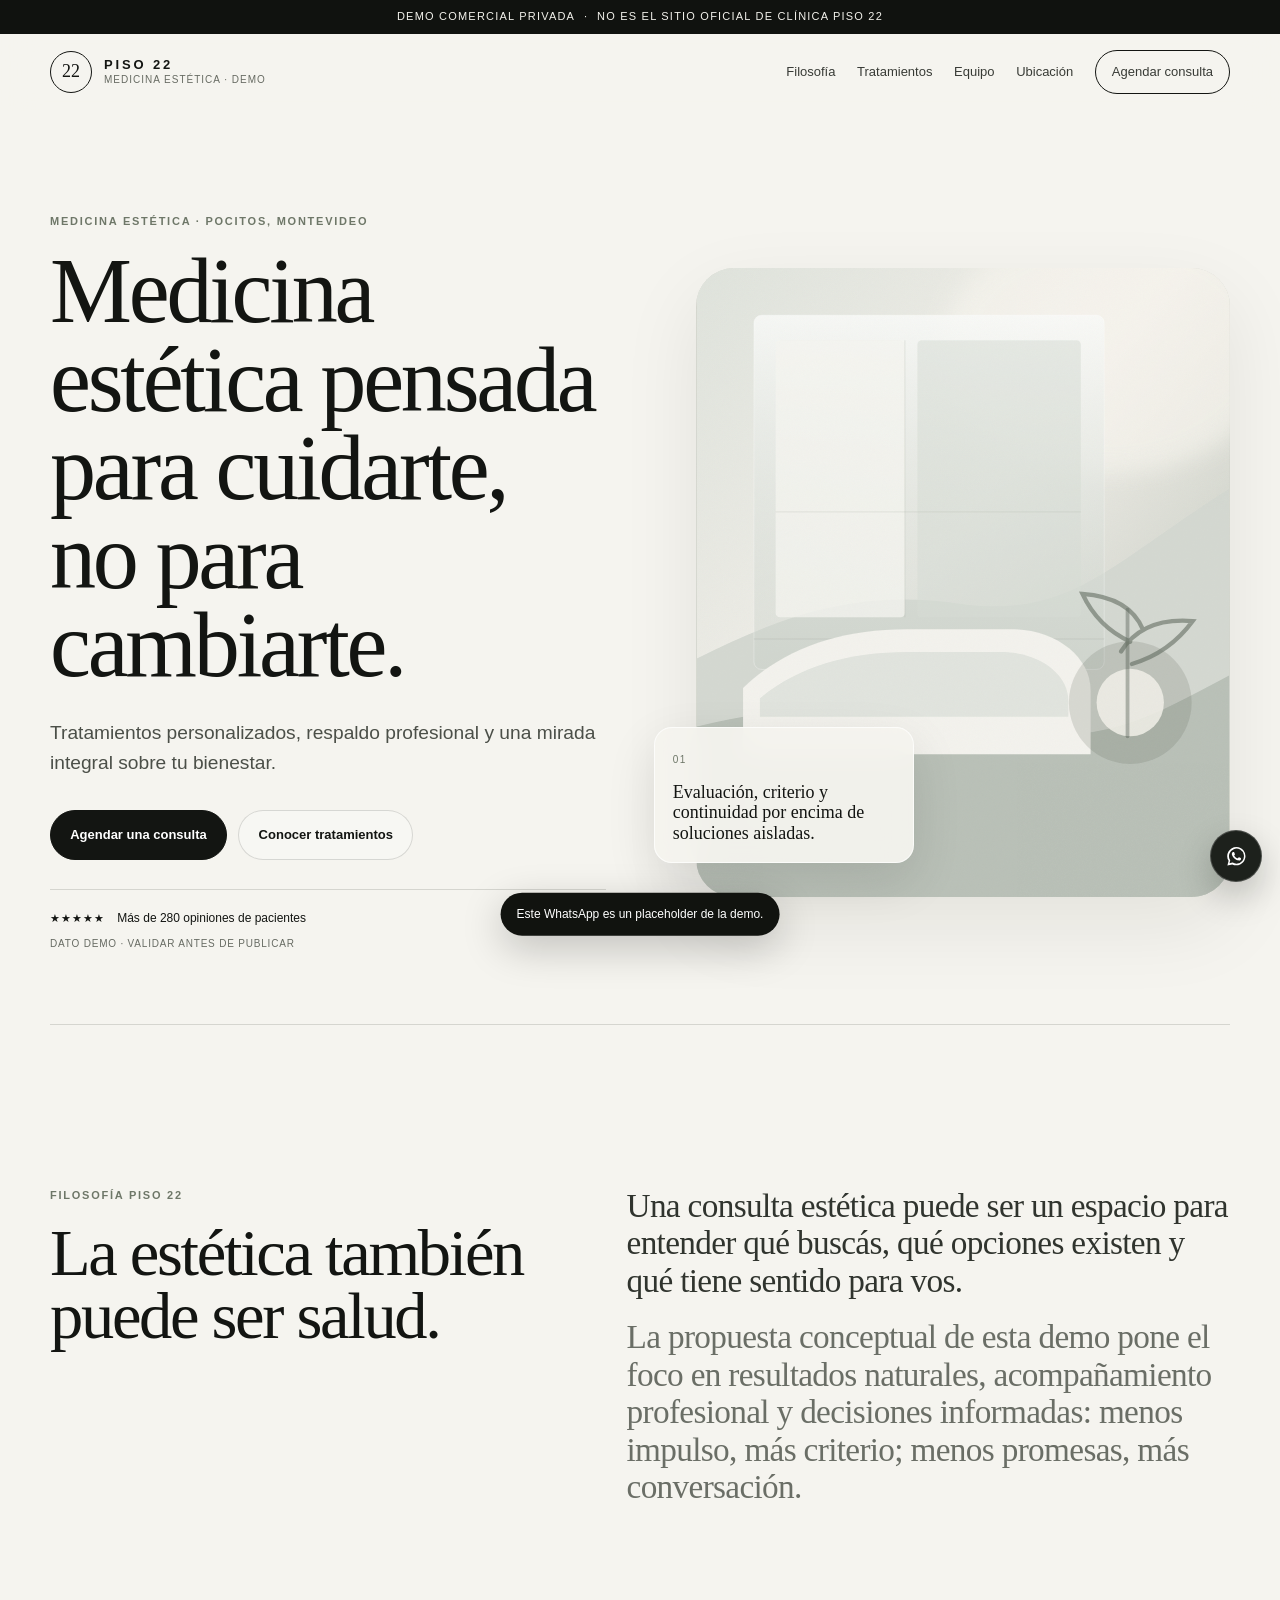
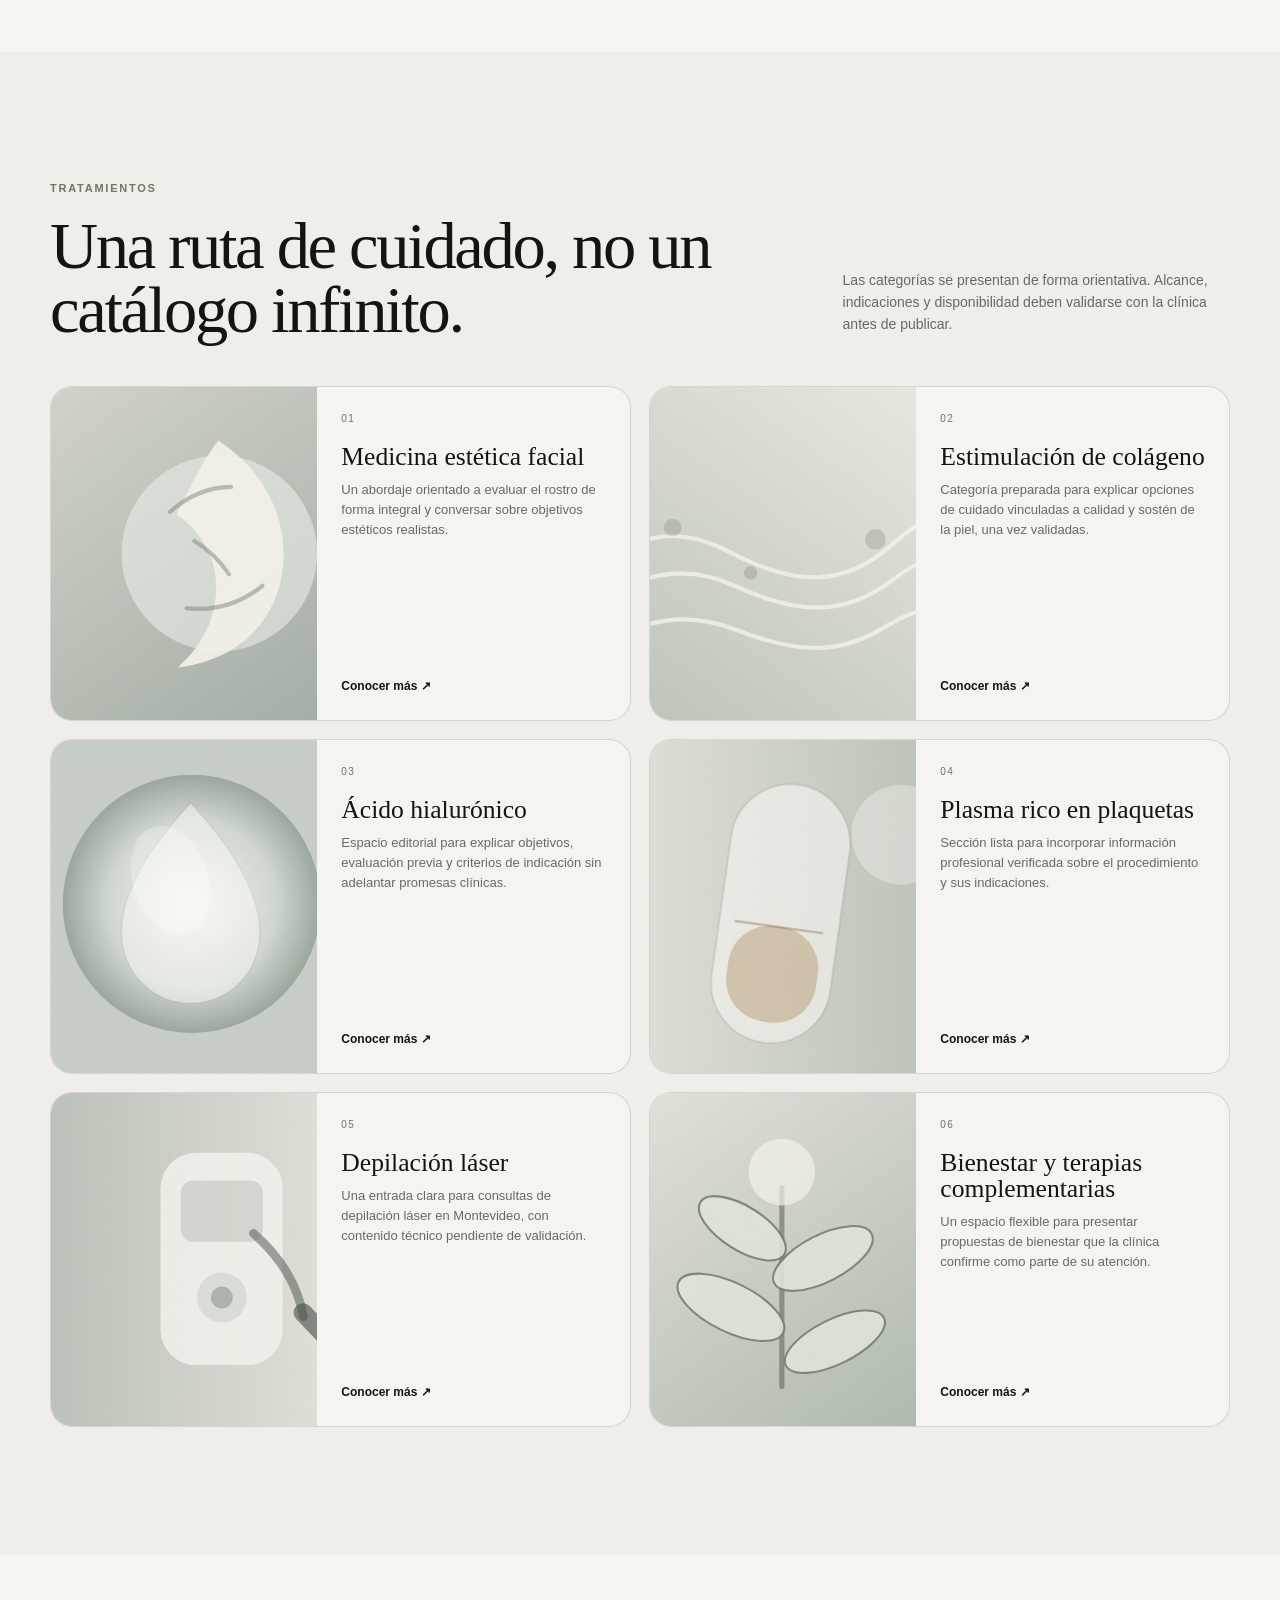
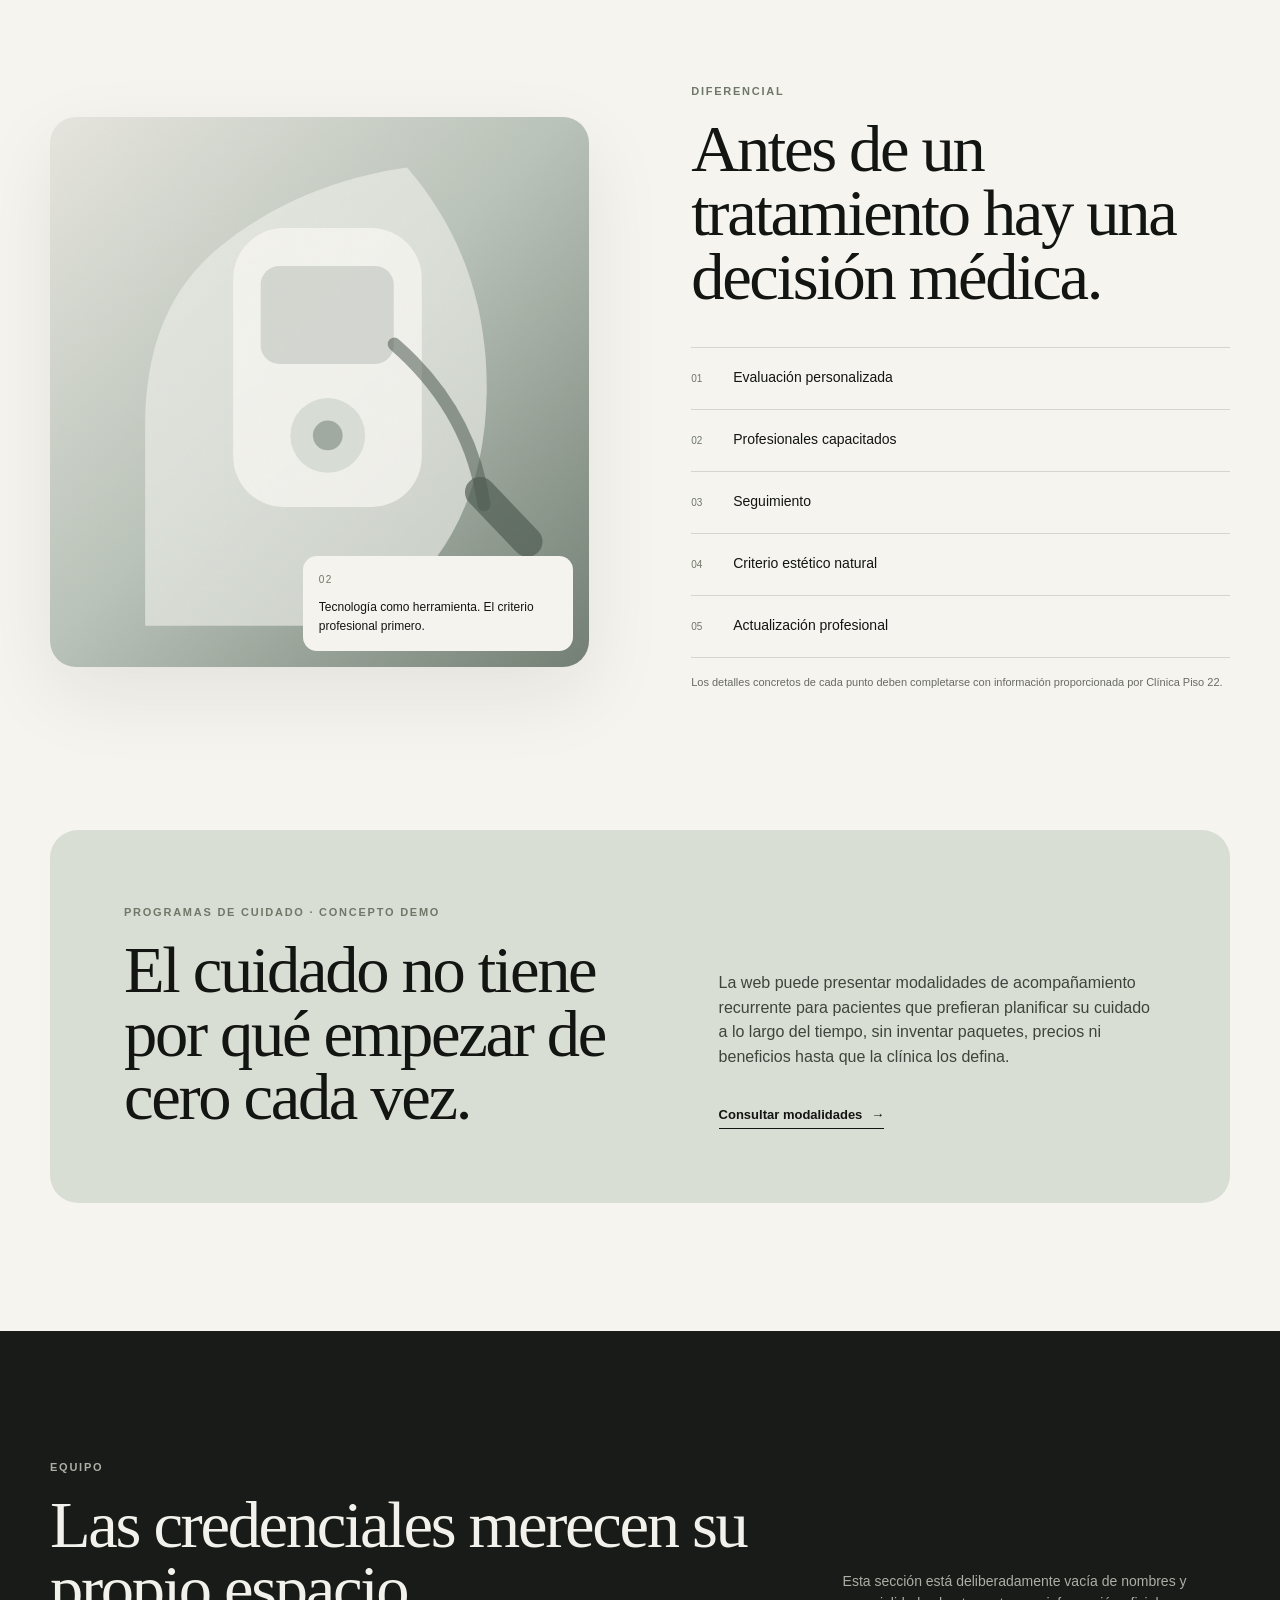
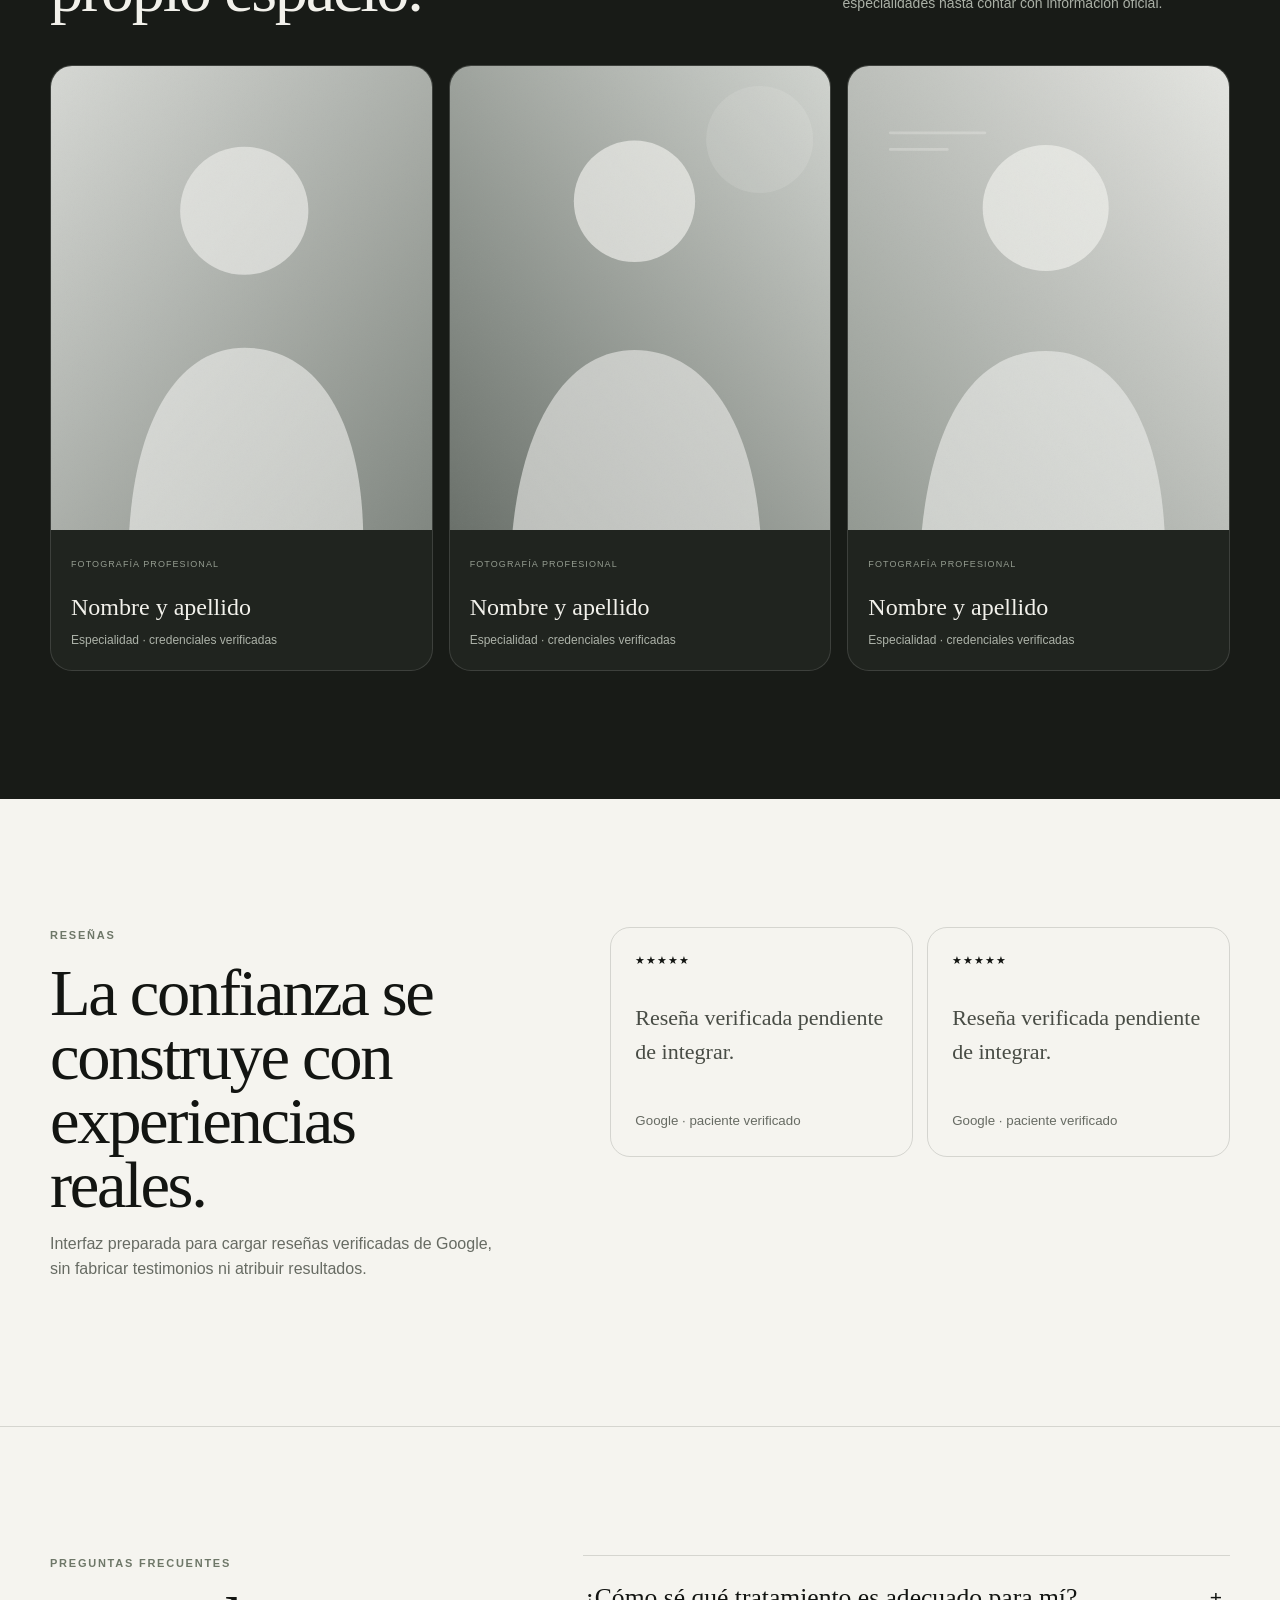
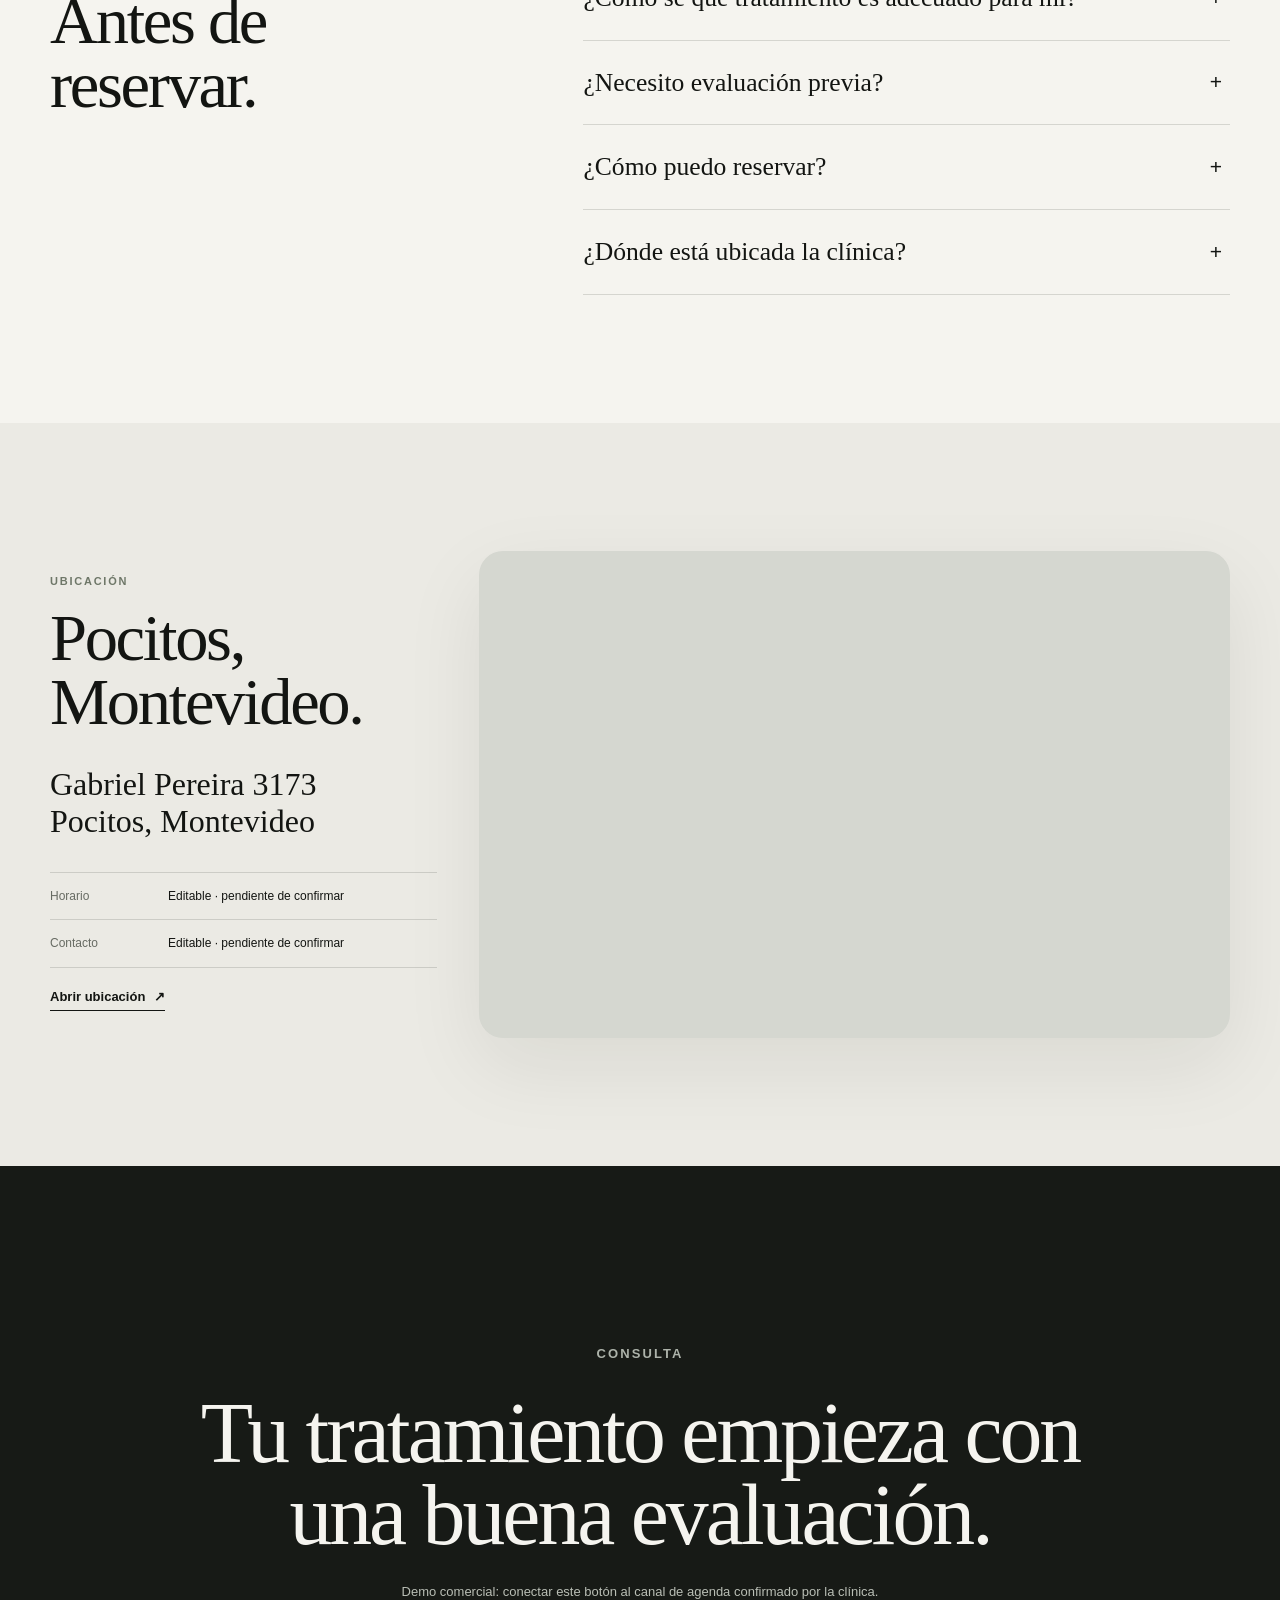
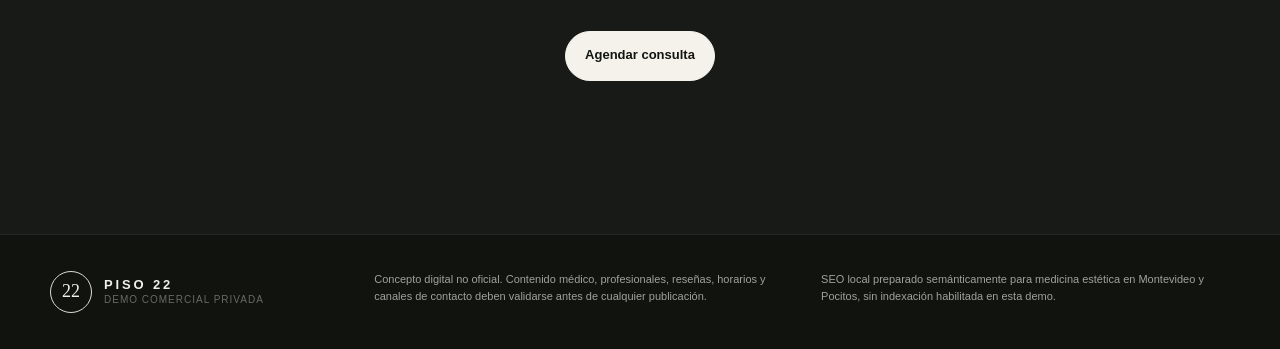
==== clinica-piso22-demo/index.html @ 13298db5 "foundation" ====
<!doctype html>
<html lang="es-UY">
<head>
  <meta charset="utf-8" />
  <meta name="viewport" content="width=device-width, initial-scale=1" />
  <meta name="robots" content="noindex,nofollow,noarchive,nosnippet,noimageindex" />
  <meta name="googlebot" content="noindex,nofollow,noarchive,nosnippet,noimageindex" />
  <meta name="referrer" content="strict-origin-when-cross-origin" />
  <meta name="theme-color" content="#f5f4ef" />
  <meta name="description" content="Demo comercial privada para Clínica Piso 22: medicina estética en Pocitos, Montevideo. No es un sitio oficial." />
  <title>Clínica Piso 22 — Demo privada | Medicina estética en Pocitos</title>
  <link rel="stylesheet" href="styles.css" />
  <script defer src="script.js"></script>
</head>
<body>
  <a class="skip-link" href="#contenido">Saltar al contenido</a>

  <div class="demo-bar" role="note" aria-label="Aviso de demo">
    <span>DEMO COMERCIAL PRIVADA</span>
    <span aria-hidden="true">·</span>
    <span>No es el sitio oficial de Clínica Piso 22</span>
  </div>

  <header class="site-header" data-header>
    <div class="shell header-inner">
      <a class="brand" href="#inicio" aria-label="Inicio — Piso 22 demo">
        <span class="brand-mark" aria-hidden="true">22</span>
        <span class="brand-copy">
          <strong>PISO 22</strong>
          <small>medicina estética · demo</small>
        </span>
      </a>

      <button class="menu-toggle" type="button" aria-expanded="false" aria-controls="menu-principal" data-menu-toggle>
        <span class="sr-only">Abrir menú</span>
        <span></span><span></span>
      </button>

      <nav class="main-nav" id="menu-principal" aria-label="Navegación principal" data-nav>
        <a href="#filosofia">Filosofía</a>
        <a href="#tratamientos">Tratamientos</a>
        <a href="#equipo">Equipo</a>
        <a href="#ubicacion">Ubicación</a>
        <a class="nav-cta" href="#contacto">Agendar consulta</a>
      </nav>
    </div>
  </header>

  <main id="contenido">
    <section class="hero" id="inicio" aria-labelledby="hero-title">
      <div class="shell hero-grid">
        <div class="hero-copy reveal">
          <p class="eyebrow">Medicina estética · Pocitos, Montevideo</p>
          <h1 id="hero-title">Medicina estética pensada para cuidarte, no para cambiarte.</h1>
          <p class="hero-subtitle">Tratamientos personalizados, respaldo profesional y una mirada integral sobre tu bienestar.</p>
          <div class="hero-actions">
            <a class="button button-dark" href="#contacto">Agendar una consulta</a>
            <a class="button button-ghost" href="#tratamientos">Conocer tratamientos</a>
          </div>
          <div class="rating" aria-label="Más de 280 opiniones de pacientes, dato a verificar en esta demo">
            <span class="stars" aria-hidden="true">★★★★★</span>
            <span>Más de 280 opiniones de pacientes</span>
            <small>dato demo · validar antes de publicar</small>
          </div>
        </div>

        <div class="hero-visual reveal reveal-delay" aria-label="Composición visual conceptual de una clínica contemporánea">
          <div class="visual-panel visual-panel-main">
            <img src="assets/clinic-architecture.svg" width="980" height="1180" alt="Ilustración editorial conceptual de arquitectura clínica moderna" fetchpriority="high" />
          </div>
          <div class="floating-note">
            <span class="note-index">01</span>
            <p>Evaluación, criterio y continuidad por encima de soluciones aisladas.</p>
          </div>
        </div>
      </div>
      <div class="hero-line" aria-hidden="true"></div>
    </section>

    <section class="section philosophy" id="filosofia" aria-labelledby="filosofia-title">
      <div class="shell split-grid">
        <div class="section-heading reveal">
          <p class="eyebrow">Filosofía Piso 22</p>
          <h2 id="filosofia-title">La estética también puede ser salud.</h2>
        </div>
        <div class="prose-large reveal">
          <p>Una consulta estética puede ser un espacio para entender qué buscás, qué opciones existen y qué tiene sentido para vos.</p>
          <p>La propuesta conceptual de esta demo pone el foco en resultados naturales, acompañamiento profesional y decisiones informadas: menos impulso, más criterio; menos promesas, más conversación.</p>
        </div>
      </div>
    </section>

    <section class="section treatments" id="tratamientos" aria-labelledby="tratamientos-title">
      <div class="shell">
        <div class="section-top reveal">
          <div>
            <p class="eyebrow">Tratamientos</p>
            <h2 id="tratamientos-title">Una ruta de cuidado, no un catálogo infinito.</h2>
          </div>
          <p>Las categorías se presentan de forma orientativa. Alcance, indicaciones y disponibilidad deben validarse con la clínica antes de publicar.</p>
        </div>

        <div class="treatment-grid">
          <article class="treatment-card reveal">
            <div class="card-visual"><img src="assets/facial.svg" loading="lazy" width="900" height="640" alt="Ilustración conceptual para medicina estética facial" /></div>
            <div class="card-body"><span>01</span><h3>Medicina estética facial</h3><p>Un abordaje orientado a evaluar el rostro de forma integral y conversar sobre objetivos estéticos realistas.</p><a href="#contacto">Conocer más <span aria-hidden="true">↗</span></a></div>
          </article>
          <article class="treatment-card reveal">
            <div class="card-visual"><img src="assets/collagen.svg" loading="lazy" width="900" height="640" alt="Ilustración conceptual para estimulación de colágeno" /></div>
            <div class="card-body"><span>02</span><h3>Estimulación de colágeno</h3><p>Categoría preparada para explicar opciones de cuidado vinculadas a calidad y sostén de la piel, una vez validadas.</p><a href="#contacto">Conocer más <span aria-hidden="true">↗</span></a></div>
          </article>
          <article class="treatment-card reveal">
            <div class="card-visual"><img src="assets/hyaluronic.svg" loading="lazy" width="900" height="640" alt="Ilustración conceptual para ácido hialurónico" /></div>
            <div class="card-body"><span>03</span><h3>Ácido hialurónico</h3><p>Espacio editorial para explicar objetivos, evaluación previa y criterios de indicación sin adelantar promesas clínicas.</p><a href="#contacto">Conocer más <span aria-hidden="true">↗</span></a></div>
          </article>
          <article class="treatment-card reveal">
            <div class="card-visual"><img src="assets/prp.svg" loading="lazy" width="900" height="640" alt="Ilustración conceptual para plasma rico en plaquetas" /></div>
            <div class="card-body"><span>04</span><h3>Plasma rico en plaquetas</h3><p>Sección lista para incorporar información profesional verificada sobre el procedimiento y sus indicaciones.</p><a href="#contacto">Conocer más <span aria-hidden="true">↗</span></a></div>
          </article>
          <article class="treatment-card reveal">
            <div class="card-visual"><img src="assets/laser.svg" loading="lazy" width="900" height="640" alt="Ilustración conceptual para depilación láser" /></div>
            <div class="card-body"><span>05</span><h3>Depilación láser</h3><p>Una entrada clara para consultas de depilación láser en Montevideo, con contenido técnico pendiente de validación.</p><a href="#contacto">Conocer más <span aria-hidden="true">↗</span></a></div>
          </article>
          <article class="treatment-card reveal">
            <div class="card-visual"><img src="assets/wellness.svg" loading="lazy" width="900" height="640" alt="Ilustración conceptual para bienestar y terapias complementarias" /></div>
            <div class="card-body"><span>06</span><h3>Bienestar y terapias complementarias</h3><p>Un espacio flexible para presentar propuestas de bienestar que la clínica confirme como parte de su atención.</p><a href="#contacto">Conocer más <span aria-hidden="true">↗</span></a></div>
          </article>
        </div>
      </div>
    </section>

    <section class="section difference" aria-labelledby="diferencial-title">
      <div class="shell difference-grid">
        <div class="difference-visual reveal">
          <img src="assets/clinical-tech.svg" loading="lazy" width="980" height="1000" alt="Ilustración editorial conceptual de tecnología clínica" />
          <div class="visual-caption"><span>02</span> Tecnología como herramienta. El criterio profesional primero.</div>
        </div>
        <div class="difference-copy reveal">
          <p class="eyebrow">Diferencial</p>
          <h2 id="diferencial-title">Antes de un tratamiento hay una decisión médica.</h2>
          <div class="principle-list">
            <div><span>01</span><p>Evaluación personalizada</p></div>
            <div><span>02</span><p>Profesionales capacitados</p></div>
            <div><span>03</span><p>Seguimiento</p></div>
            <div><span>04</span><p>Criterio estético natural</p></div>
            <div><span>05</span><p>Actualización profesional</p></div>
          </div>
          <p class="microcopy">Los detalles concretos de cada punto deben completarse con información proporcionada por Clínica Piso 22.</p>
        </div>
      </div>
    </section>

    <section class="section membership" aria-labelledby="membresias-title">
      <div class="shell membership-card reveal">
        <div>
          <p class="eyebrow">Programas de cuidado · concepto demo</p>
          <h2 id="membresias-title">El cuidado no tiene por qué empezar de cero cada vez.</h2>
        </div>
        <div>
          <p>La web puede presentar modalidades de acompañamiento recurrente para pacientes que prefieran planificar su cuidado a lo largo del tiempo, sin inventar paquetes, precios ni beneficios hasta que la clínica los defina.</p>
          <a class="text-link" href="#contacto">Consultar modalidades <span aria-hidden="true">→</span></a>
        </div>
      </div>
    </section>

    <section class="section team" id="equipo" aria-labelledby="equipo-title">
      <div class="shell">
        <div class="section-top reveal">
          <div><p class="eyebrow">Equipo</p><h2 id="equipo-title">Las credenciales merecen su propio espacio.</h2></div>
          <p>Esta sección está deliberadamente vacía de nombres y especialidades hasta contar con información oficial.</p>
        </div>
        <div class="team-grid">
          <article class="team-placeholder reveal"><img src="assets/team-placeholder.svg" loading="lazy" width="700" height="840" alt="Espacio reservado para fotografía de integrante del equipo" /><div><span>Fotografía profesional</span><h3>Nombre y apellido</h3><p>Especialidad · credenciales verificadas</p></div></article>
          <article class="team-placeholder reveal"><img src="assets/team-placeholder-2.svg" loading="lazy" width="700" height="840" alt="Espacio reservado para fotografía de integrante del equipo" /><div><span>Fotografía profesional</span><h3>Nombre y apellido</h3><p>Especialidad · credenciales verificadas</p></div></article>
          <article class="team-placeholder reveal"><img src="assets/team-placeholder-3.svg" loading="lazy" width="700" height="840" alt="Espacio reservado para fotografía de integrante del equipo" /><div><span>Fotografía profesional</span><h3>Nombre y apellido</h3><p>Especialidad · credenciales verificadas</p></div></article>
        </div>
      </div>
    </section>

    <section class="section reviews" aria-labelledby="resenas-title">
      <div class="shell reviews-grid">
        <div class="reviews-heading reveal"><p class="eyebrow">Reseñas</p><h2 id="resenas-title">La confianza se construye con experiencias reales.</h2><p>Interfaz preparada para cargar reseñas verificadas de Google, sin fabricar testimonios ni atribuir resultados.</p></div>
        <div class="review-placeholders reveal" aria-label="Espacios reservados para reseñas verificadas">
          <div class="review-card"><span class="stars" aria-hidden="true">★★★★★</span><p>Reseña verificada pendiente de integrar.</p><small>Google · paciente verificado</small></div>
          <div class="review-card"><span class="stars" aria-hidden="true">★★★★★</span><p>Reseña verificada pendiente de integrar.</p><small>Google · paciente verificado</small></div>
        </div>
      </div>
    </section>

    <section class="section faq" aria-labelledby="faq-title">
      <div class="shell faq-grid">
        <div class="reveal"><p class="eyebrow">Preguntas frecuentes</p><h2 id="faq-title">Antes de reservar.</h2></div>
        <div class="accordion reveal" data-accordion>
          <details><summary>¿Cómo sé qué tratamiento es adecuado para mí?</summary><p>La demo propone que la elección empiece por una consulta y una evaluación profesional. La recomendación concreta debe hacerla la clínica según cada caso.</p></details>
          <details><summary>¿Necesito evaluación previa?</summary><p>La necesidad de evaluación depende del servicio y del criterio profesional. Este punto debe confirmarse con Piso 22 al completar el contenido oficial.</p></details>
          <details><summary>¿Cómo puedo reservar?</summary><p>El sitio está preparado para derivar a WhatsApp o a un sistema de agenda. En esta demo, los botones son placeholders y no realizan una reserva real.</p></details>
          <details><summary>¿Dónde está ubicada la clínica?</summary><p>Gabriel Pereira 3173, Pocitos, Montevideo.</p></details>
        </div>
      </div>
    </section>

    <section class="section location" id="ubicacion" aria-labelledby="ubicacion-title">
      <div class="shell location-grid">
        <div class="location-info reveal">
          <p class="eyebrow">Ubicación</p>
          <h2 id="ubicacion-title">Pocitos, Montevideo.</h2>
          <address>Gabriel Pereira 3173<br />Pocitos, Montevideo</address>
          <dl>
            <div><dt>Horario</dt><dd>Editable · pendiente de confirmar</dd></div>
            <div><dt>Contacto</dt><dd>Editable · pendiente de confirmar</dd></div>
          </dl>
          <a class="text-link" href="https://www.google.com/maps/search/?api=1&query=Gabriel+Pereira+3173+Pocitos+Montevideo" target="_blank" rel="noopener noreferrer">Abrir ubicación <span aria-hidden="true">↗</span></a>
        </div>
        <div class="map-frame reveal">
          <iframe title="Mapa de Gabriel Pereira 3173, Pocitos, Montevideo" src="https://www.google.com/maps?q=Gabriel%20Pereira%203173%2C%20Pocitos%2C%20Montevideo&output=embed" loading="lazy" referrerpolicy="no-referrer-when-downgrade"></iframe>
        </div>
      </div>
    </section>

    <section class="final-cta" id="contacto" aria-labelledby="contacto-title">
      <div class="shell final-cta-inner reveal">
        <p class="eyebrow">Consulta</p>
        <h2 id="contacto-title">Tu tratamiento empieza con una buena evaluación.</h2>
        <p>Demo comercial: conectar este botón al canal de agenda confirmado por la clínica.</p>
        <a class="button button-light" href="https://wa.me/59800000000?text=Hola%2C%20quisiera%20agendar%20una%20consulta%20en%20Cl%C3%ADnica%20Piso%2022." target="_blank" rel="noopener noreferrer" data-demo-link>Agendar consulta</a>
      </div>
    </section>
  </main>

  <footer class="site-footer">
    <div class="shell footer-grid">
      <div class="brand footer-brand"><span class="brand-mark" aria-hidden="true">22</span><span class="brand-copy"><strong>PISO 22</strong><small>demo comercial privada</small></span></div>
      <p>Concepto digital no oficial. Contenido médico, profesionales, reseñas, horarios y canales de contacto deben validarse antes de cualquier publicación.</p>
      <p>SEO local preparado semánticamente para medicina estética en Montevideo y Pocitos, sin indexación habilitada en esta demo.</p>
    </div>
  </footer>

  <a class="whatsapp-float" href="https://wa.me/59800000000?text=Hola%2C%20quisiera%20agendar%20una%20consulta%20en%20Cl%C3%ADnica%20Piso%2022." target="_blank" rel="noopener noreferrer" aria-label="WhatsApp demo — número placeholder" data-demo-link>
    <svg aria-hidden="true" viewBox="0 0 24 24"><path d="M12 2a9.6 9.6 0 0 0-8.23 14.55L2.5 21.5l5.1-1.23A9.6 9.6 0 1 0 12 2Zm0 17.45a7.8 7.8 0 0 1-3.98-1.08l-.29-.17-3.02.73.76-2.94-.19-.3A7.82 7.82 0 1 1 12 19.45Zm4.28-5.86c-.23-.12-1.39-.69-1.61-.76-.22-.08-.38-.12-.54.12-.16.23-.62.76-.76.91-.14.16-.28.18-.52.06-.23-.12-.99-.37-1.89-1.17a7.04 7.04 0 0 1-1.31-1.63c-.14-.23-.01-.36.1-.48.1-.1.23-.28.35-.42.12-.14.16-.23.23-.39.08-.15.04-.29-.02-.41-.06-.12-.54-1.3-.74-1.78-.19-.46-.39-.4-.54-.41h-.46c-.16 0-.41.06-.63.29-.22.23-.83.81-.83 1.98s.85 2.3.97 2.46c.12.15 1.67 2.55 4.05 3.58.57.24 1.01.39 1.35.5.57.18 1.08.15 1.49.09.45-.07 1.39-.57 1.59-1.12.2-.55.2-1.02.14-1.12-.06-.1-.21-.16-.45-.28Z"/></svg>
  </a>

  <div class="toast" role="status" aria-live="polite" data-toast>Este WhatsApp es un placeholder de la demo.</div>
</body>
</html>
---- clinica-piso22-demo/styles.css ----
:root {
  --paper: #f5f4ef;
  --paper-2: #ecebe4;
  --ink: #131512;
  --muted: #676b63;
  --line: rgba(19, 21, 18, .14);
  --sage: #9ca795;
  --olive: #6e7768;
  --dark: #171a16;
  --white: #fff;
  --radius: 26px;
  --shadow: 0 28px 80px rgba(20, 24, 19, .08);
  --sans: Inter, ui-sans-serif, -apple-system, BlinkMacSystemFont, "Segoe UI", Helvetica, Arial, sans-serif;
  --serif: Iowan Old Style, Baskerville, "Times New Roman", ui-serif, Georgia, serif;
}

* { box-sizing: border-box; }
html { scroll-behavior: smooth; background: var(--paper); }
body { margin: 0; color: var(--ink); background: var(--paper); font-family: var(--sans); line-height: 1.55; -webkit-font-smoothing: antialiased; }
img { display: block; width: 100%; height: auto; }
a { color: inherit; }
button, input, textarea, select { font: inherit; }
::selection { background: #d8ded2; }

.sr-only { position:absolute; width:1px; height:1px; padding:0; margin:-1px; overflow:hidden; clip:rect(0,0,0,0); white-space:nowrap; border:0; }
.skip-link { position: fixed; top: .5rem; left: .5rem; z-index: 200; transform: translateY(-180%); background: var(--ink); color: white; padding: .7rem 1rem; border-radius: 999px; }
.skip-link:focus { transform: translateY(0); }

.shell { width: min(1180px, calc(100% - 34px)); margin-inline: auto; }
.demo-bar { min-height: 34px; display:flex; gap:.55rem; justify-content:center; align-items:center; padding:7px 16px; background:#10120f; color:#f3f2ec; font-size:11px; letter-spacing:.11em; text-transform:uppercase; text-align:center; }
.site-header { position: sticky; top: 0; z-index: 100; background: color-mix(in srgb, var(--paper) 89%, transparent); backdrop-filter: blur(18px); border-bottom: 1px solid transparent; transition: border-color .25s ease, box-shadow .25s ease; }
.site-header.is-scrolled { border-color: var(--line); box-shadow: 0 10px 35px rgba(20,23,18,.045); }
.header-inner { min-height: 76px; display:flex; align-items:center; justify-content:space-between; gap: 1.4rem; }
.brand { display:inline-flex; align-items:center; gap:.75rem; text-decoration:none; }
.brand-mark { display:grid; place-items:center; width:42px; height:42px; border:1px solid var(--ink); border-radius:50%; font-family:var(--serif); font-size:18px; }
.brand-copy { display:grid; line-height:1.06; gap:.22rem; }
.brand-copy strong { font-size:13px; letter-spacing:.22em; font-weight:650; }
.brand-copy small { color: var(--muted); font-size:10px; letter-spacing:.1em; text-transform:uppercase; }
.main-nav { display:flex; align-items:center; gap:1.35rem; }
.main-nav a { text-decoration:none; font-size:13px; color:#383b36; }
.main-nav a:hover, .main-nav a:focus-visible { color:#000; }
.nav-cta { border:1px solid var(--ink); border-radius:999px; padding:.7rem 1rem; }
.menu-toggle { display:none; width:44px; height:44px; border:0; background:transparent; border-radius:50%; align-items:center; justify-content:center; flex-direction:column; gap:6px; }
.menu-toggle span:not(.sr-only) { width:20px; height:1px; background:var(--ink); transition:.2s; }

.hero { padding: clamp(52px, 8vw, 112px) 0 34px; overflow:hidden; }
.hero-grid { display:grid; grid-template-columns: 1.02fr .98fr; gap: clamp(32px, 7vw, 92px); align-items:center; }
.eyebrow { margin:0 0 1.05rem; font-size:11px; letter-spacing:.16em; text-transform:uppercase; color:var(--olive); font-weight:650; }
.hero h1, .section h2, .final-cta h2 { font-family:var(--serif); font-weight:400; letter-spacing:-.035em; line-height:.96; }
.hero h1 { max-width: 760px; margin:0; font-size: clamp(3.55rem, 7.2vw, 7.4rem); }
.hero-subtitle { max-width: 620px; margin: 1.8rem 0 0; font-size: clamp(1rem, 1.5vw, 1.22rem); color:#4b4f48; }
.hero-actions { display:flex; flex-wrap:wrap; gap:.72rem; margin-top:2rem; }
.button { display:inline-flex; justify-content:center; align-items:center; min-height:50px; padding:.85rem 1.2rem; border-radius:999px; text-decoration:none; font-size:13px; font-weight:650; transition: transform .18s ease, background .18s ease, color .18s ease, border-color .18s ease; }
.button:hover { transform: translateY(-2px); }
.button-dark { background:var(--ink); color:white; border:1px solid var(--ink); }
.button-ghost { border:1px solid var(--line); background:rgba(255,255,255,.25); }
.button-light { background:#f4f2ea; color:var(--ink); border:1px solid #f4f2ea; }
.rating { display:flex; flex-wrap:wrap; gap:.55rem .8rem; align-items:center; margin-top:1.8rem; padding-top:1.2rem; border-top:1px solid var(--line); font-size:12px; }
.rating .stars, .review-card .stars { letter-spacing:.08em; font-size:11px; }
.rating small { width:100%; color:var(--muted); font-size:10px; text-transform:uppercase; letter-spacing:.08em; }
.hero-visual { position:relative; min-width:0; }
.visual-panel-main { overflow:hidden; border-radius: min(4vw, 38px); background:#d5d7cf; box-shadow:var(--shadow); }
.visual-panel-main img { aspect-ratio: .85; object-fit:cover; }
.floating-note { position:absolute; left:-42px; bottom:34px; width:min(260px, 58%); padding:18px; background:rgba(245,244,239,.94); backdrop-filter:blur(14px); border:1px solid rgba(255,255,255,.65); border-radius:18px; box-shadow:0 18px 50px rgba(18,20,17,.11); }
.floating-note p { margin:.7rem 0 0; font-family:var(--serif); font-size:18px; line-height:1.15; }
.note-index, .card-body>span, .visual-caption>span { font-size:10px; letter-spacing:.14em; color:var(--olive); }
.hero-line { width:min(1180px,calc(100% - 34px)); height:1px; margin:72px auto 0; background:var(--line); }

.section { padding: clamp(74px, 10vw, 142px) 0; }
.section h2 { margin:0; font-size:clamp(2.65rem,5.2vw,5.7rem); }
.split-grid { display:grid; grid-template-columns:.88fr 1.12fr; gap:clamp(32px,8vw,120px); align-items:start; }
.prose-large { max-width:780px; }
.prose-large p { margin:0 0 1.15rem; font-family:var(--serif); font-size:clamp(1.55rem,2.6vw,2.65rem); line-height:1.13; letter-spacing:-.02em; color:#30342e; }
.prose-large p + p { color:#6a6e66; }

.treatments { background:#efeee8; }
.section-top { display:grid; grid-template-columns:1.15fr .6fr; gap:50px; align-items:end; margin-bottom:44px; }
.section-top>p { margin:0 0 .4rem; color:var(--muted); font-size:14px; max-width:430px; justify-self:end; }
.treatment-grid { display:grid; grid-template-columns:repeat(2,minmax(0,1fr)); gap:18px; }
.treatment-card { display:grid; grid-template-columns: 46% 54%; min-height:335px; border:1px solid var(--line); border-radius:22px; overflow:hidden; background:rgba(255,255,255,.36); transition:transform .25s ease, box-shadow .25s ease, background .25s ease; }
.treatment-card:hover { transform:translateY(-4px); box-shadow:0 18px 50px rgba(20,24,18,.07); background:rgba(255,255,255,.55); }
.card-visual { min-height:100%; overflow:hidden; }
.card-visual img { height:100%; object-fit:cover; transition:transform .6s cubic-bezier(.2,.7,.2,1); }
.treatment-card:hover .card-visual img { transform:scale(1.025); }
.card-body { padding:24px; display:flex; flex-direction:column; }
.card-body h3 { margin:1.1rem 0 .6rem; font-family:var(--serif); font-size:clamp(1.55rem,2vw,2.1rem); line-height:1.02; font-weight:400; }
.card-body p { margin:0; color:var(--muted); font-size:13px; }
.card-body a { margin-top:auto; padding-top:1.5rem; text-decoration:none; font-size:12px; font-weight:650; }

.difference-grid { display:grid; grid-template-columns:1fr 1fr; gap:clamp(34px,8vw,110px); align-items:center; }
.difference-visual { position:relative; }
.difference-visual>img { border-radius:26px; box-shadow:var(--shadow); }
.visual-caption { position:absolute; right:16px; bottom:16px; max-width:270px; background:#f4f3ed; padding:16px; border-radius:14px; font-size:12px; }
.visual-caption span { display:block; margin-bottom:.65rem; }
.difference-copy h2 { max-width:640px; }
.principle-list { margin-top:2.4rem; border-top:1px solid var(--line); }
.principle-list div { display:grid; grid-template-columns:42px 1fr; align-items:center; min-height:62px; border-bottom:1px solid var(--line); }
.principle-list span { font-size:10px; color:var(--olive); }
.principle-list p { margin:0; font-size:14px; }
.microcopy { margin-top:1rem; color:var(--muted); font-size:11px; }

.membership { padding-top:0; }
.membership-card { display:grid; grid-template-columns:1.1fr .9fr; gap:60px; padding:clamp(32px,6vw,74px); border-radius:28px; background:#d9ded4; }
.membership-card h2 { max-width:720px; }
.membership-card>div:last-child { align-self:end; }
.membership-card>div:last-child p { color:#3e443d; max-width:500px; }
.text-link { display:inline-flex; gap:.55rem; align-items:center; margin-top:1.2rem; text-decoration:none; font-size:13px; font-weight:650; border-bottom:1px solid currentColor; padding-bottom:3px; }

.team { background:#181b17; color:#f2f1eb; }
.team .eyebrow, .team .section-top>p { color:#aab0a6; }
.team-grid { display:grid; grid-template-columns:repeat(3,1fr); gap:16px; }
.team-placeholder { border:1px solid rgba(255,255,255,.13); border-radius:22px; overflow:hidden; background:#20241f; }
.team-placeholder img { aspect-ratio:.82; object-fit:cover; filter:saturate(.55); }
.team-placeholder>div { padding:20px; }
.team-placeholder span { font-size:9px; letter-spacing:.12em; text-transform:uppercase; color:#949c90; }
.team-placeholder h3 { margin:.9rem 0 .3rem; font-family:var(--serif); font-weight:400; font-size:24px; }
.team-placeholder p { margin:0; color:#acb2a8; font-size:12px; }

.reviews-grid { display:grid; grid-template-columns:.85fr 1.15fr; gap:clamp(38px,8vw,120px); }
.reviews-heading p:last-child { max-width:520px; color:var(--muted); }
.review-placeholders { display:grid; grid-template-columns:repeat(2,1fr); gap:14px; align-content:start; }
.review-card { min-height:230px; padding:24px; border:1px solid var(--line); border-radius:20px; display:flex; flex-direction:column; }
.review-card p { margin:2rem 0; font-family:var(--serif); font-size:22px; color:#484c45; }
.review-card small { margin-top:auto; color:var(--muted); }

.faq { border-top:1px solid var(--line); }
.faq-grid { display:grid; grid-template-columns:.8fr 1.2fr; gap:clamp(40px,8vw,120px); align-items:start; }
.accordion details { border-top:1px solid var(--line); }
.accordion details:last-child { border-bottom:1px solid var(--line); }
.accordion summary { list-style:none; cursor:pointer; padding:22px 42px 22px 0; position:relative; font-family:var(--serif); font-size:clamp(1.25rem,2vw,1.65rem); }
.accordion summary::-webkit-details-marker { display:none; }
.accordion summary::after { content:"+"; position:absolute; right:8px; top:50%; transform:translateY(-50%); font-family:var(--sans); font-size:21px; font-weight:300; transition:.2s; }
.accordion details[open] summary::after { transform:translateY(-50%) rotate(45deg); }
.accordion details p { margin:0; padding:0 46px 22px 0; color:var(--muted); max-width:650px; }

.location { background:#ebeae4; }
.location-grid { display:grid; grid-template-columns:.68fr 1.32fr; gap:42px; align-items:stretch; }
.location-info { padding:22px 0; }
.location-info address { margin:2rem 0; font-family:var(--serif); font-size:clamp(1.5rem,2.5vw,2.4rem); font-style:normal; line-height:1.15; }
.location-info dl { margin:0; border-top:1px solid var(--line); }
.location-info dl div { display:grid; grid-template-columns:100px 1fr; gap:18px; padding:14px 0; border-bottom:1px solid var(--line); font-size:12px; }
.location-info dt { color:var(--muted); }
.location-info dd { margin:0; }
.map-frame { min-height:480px; border-radius:24px; overflow:hidden; background:#d5d7d0; box-shadow:var(--shadow); }
.map-frame iframe { width:100%; height:100%; min-height:480px; border:0; filter:grayscale(1) contrast(.88) brightness(1.03); }

.final-cta { padding:clamp(82px,12vw,155px) 0; background:#171a16; color:#f5f4ef; text-align:center; }
.final-cta-inner { max-width:930px; }
.final-cta .eyebrow { color:#adb3aa; }
.final-cta h2 { margin:0 auto; max-width:900px; font-size:clamp(3rem,6.7vw,7rem); }
.final-cta p { margin:1.5rem auto 1.8rem; color:#b9beb5; font-size:13px; max-width:520px; }
.site-footer { padding:36px 0; background:#11130f; color:#9ea39a; border-top:1px solid rgba(255,255,255,.08); }
.footer-grid { display:grid; grid-template-columns:.7fr 1fr 1fr; gap:38px; align-items:start; }
.footer-brand { color:#f1f0ea; }
.footer-brand .brand-mark { border-color:#d9dbd5; }
.site-footer p { margin:0; font-size:11px; }

.whatsapp-float { position:fixed; right:18px; bottom:18px; z-index:90; width:52px; height:52px; border-radius:50%; display:grid; place-items:center; background:#1d211c; color:white; box-shadow:0 14px 34px rgba(10,12,9,.22); border:1px solid rgba(255,255,255,.2); transition:transform .2s ease; }
.whatsapp-float:hover { transform:translateY(-3px); }
.whatsapp-float svg { width:23px; fill:currentColor; }
.toast { position:fixed; left:50%; bottom:24px; z-index:150; transform:translate(-50%, 140%); background:#11130f; color:white; padding:12px 16px; border-radius:999px; font-size:12px; transition:transform .25s ease; box-shadow:0 12px 40px rgba(0,0,0,.22); }
.toast.is-visible { transform:translate(-50%,0); }

.reveal { opacity:0; transform:translateY(18px); transition:opacity .7s ease, transform .7s cubic-bezier(.2,.7,.2,1); }
.reveal.revealed { opacity:1; transform:none; }
.reveal-delay { transition-delay:.08s; }

@media (max-width: 900px) {
  .demo-bar { font-size:9px; }
  .menu-toggle { display:flex; }
  .main-nav { position:absolute; top:100%; left:0; right:0; background:var(--paper); padding:18px 17px 22px; border-bottom:1px solid var(--line); display:grid; gap:0; transform-origin:top; transform:scaleY(.96); opacity:0; pointer-events:none; transition:.18s; }
  .main-nav.is-open { opacity:1; transform:scaleY(1); pointer-events:auto; }
  .main-nav a { padding:13px 4px; border-bottom:1px solid var(--line); }
  .main-nav .nav-cta { border:0; border-bottom:1px solid var(--line); border-radius:0; }
  .hero-grid, .split-grid, .difference-grid, .membership-card, .reviews-grid, .faq-grid, .location-grid { grid-template-columns:1fr; }
  .hero { padding-top:56px; }
  .hero h1 { font-size:clamp(3.3rem,13vw,6.4rem); }
  .hero-visual { margin-top:8px; }
  .floating-note { left:14px; bottom:14px; width:64%; }
  .section-top { grid-template-columns:1fr; gap:20px; align-items:start; }
  .section-top>p { justify-self:start; }
  .membership-card { gap:28px; }
  .location-grid { gap:24px; }
  .map-frame, .map-frame iframe { min-height:390px; }
  .footer-grid { grid-template-columns:1fr; }
}

@media (max-width: 700px) {
  .shell { width:min(100% - 24px,1180px); }
  .header-inner { min-height:68px; }
  .brand-copy small { display:none; }
  .hero { padding-top:42px; }
  .hero-line { width:calc(100% - 24px); margin-top:46px; }
  .section { padding:76px 0; }
  .section h2 { font-size:clamp(2.7rem,12vw,4.5rem); }
  .prose-large p { font-size:clamp(1.55rem,7.5vw,2.4rem); }
  .treatment-grid { grid-template-columns:1fr; }
  .treatment-card { grid-template-columns:1fr; min-height:0; }
  .card-visual img { aspect-ratio:1.35; }
  .card-body { min-height:260px; }
  .team-grid { grid-template-columns:1fr; }
  .team-placeholder img { aspect-ratio:1.15; }
  .review-placeholders { grid-template-columns:1fr; }
  .membership-card { padding:28px 22px; }
  .visual-caption { max-width:230px; }
  .final-cta h2 { font-size:clamp(3rem,14vw,5.3rem); }
  .whatsapp-float { width:48px; height:48px; right:12px; bottom:12px; }
}

@media (prefers-reduced-motion: reduce) {
  html { scroll-behavior:auto; }
  *, *::before, *::after { animation-duration:.01ms !important; animation-iteration-count:1 !important; transition-duration:.01ms !important; }
  .reveal { opacity:1; transform:none; }
}
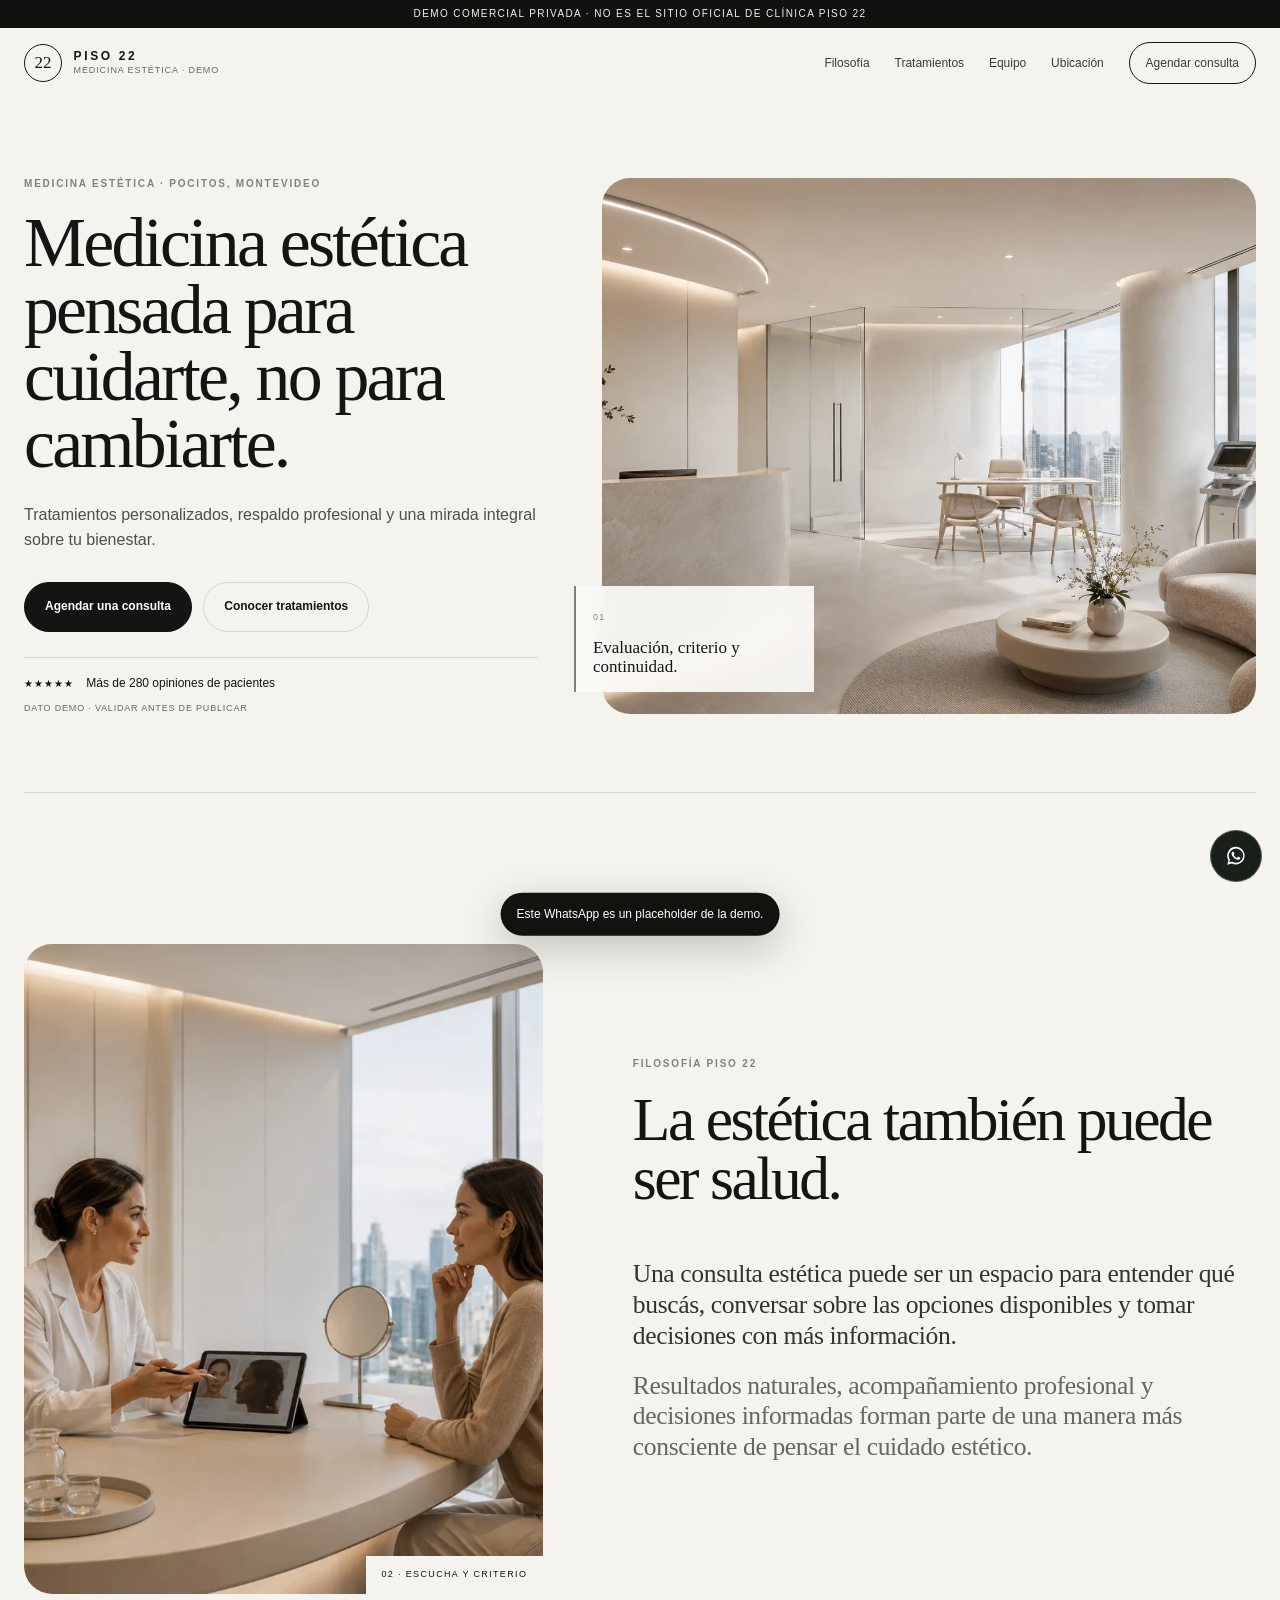
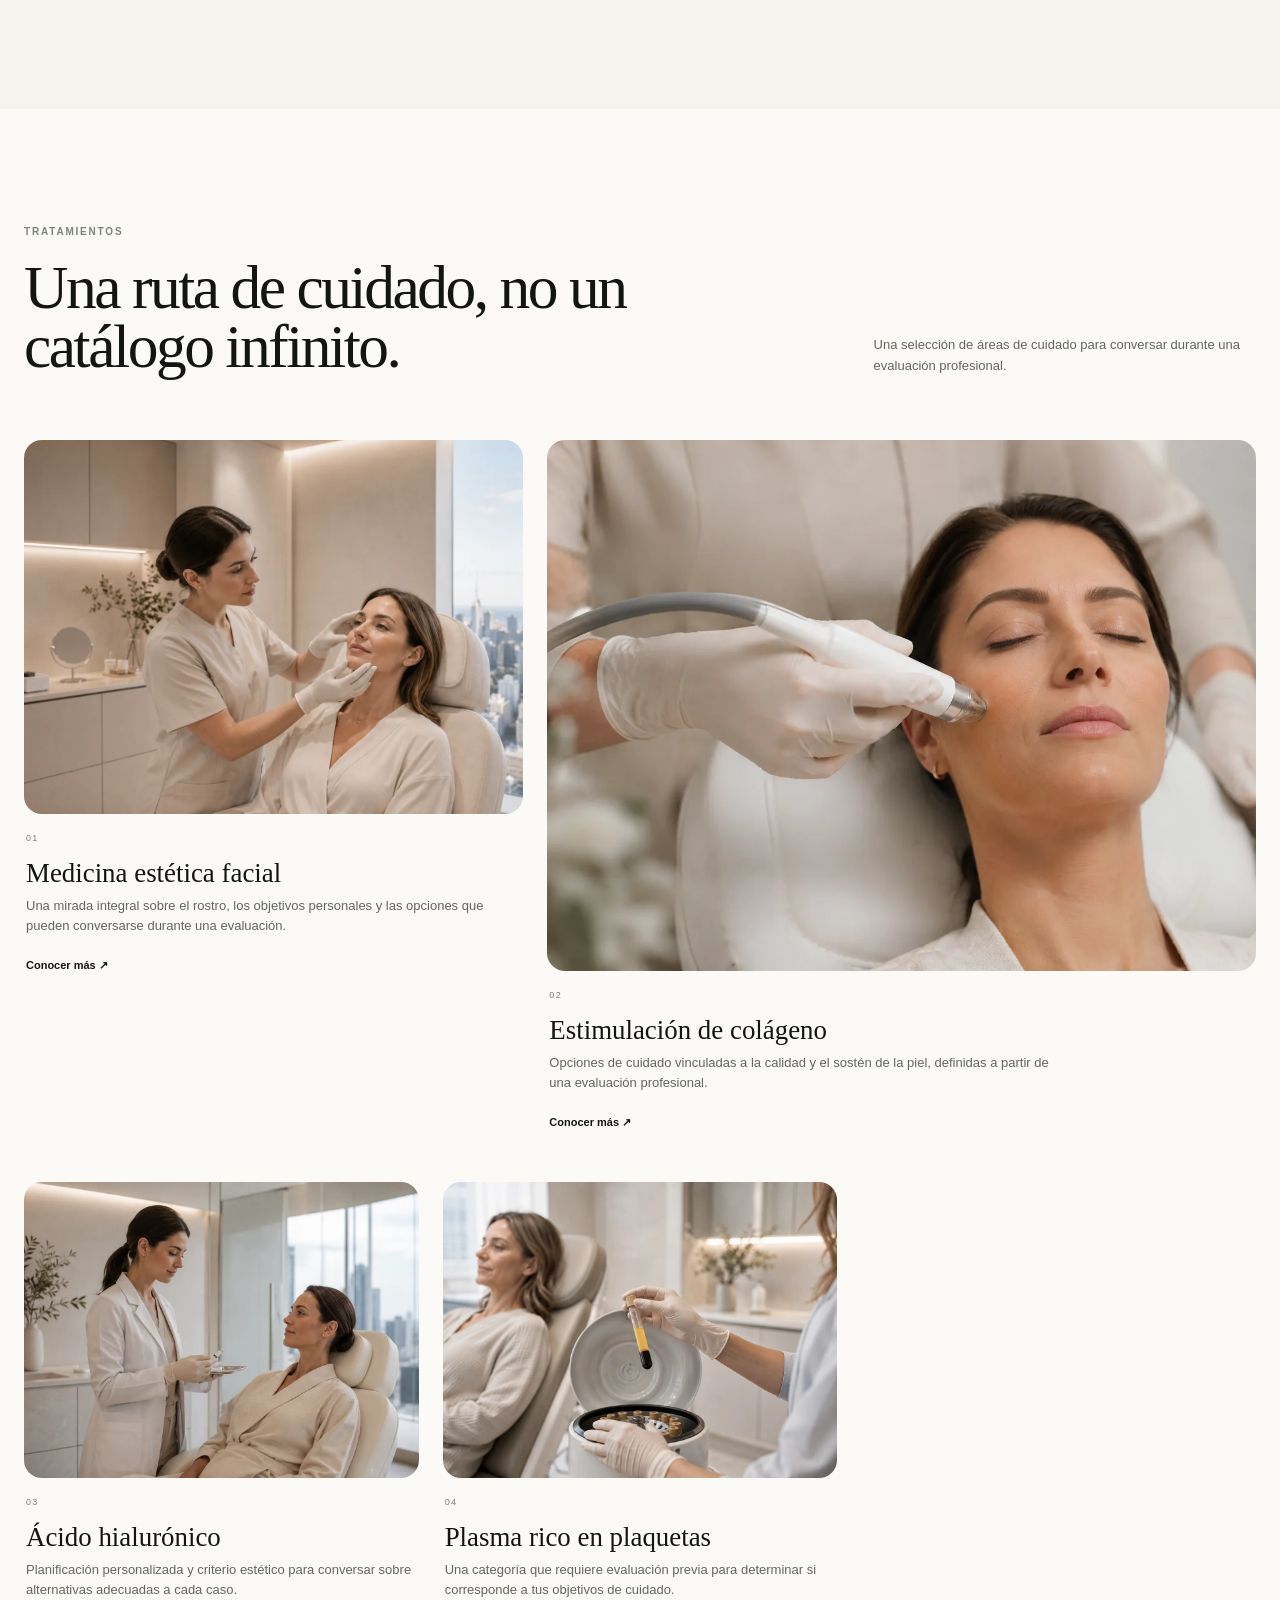
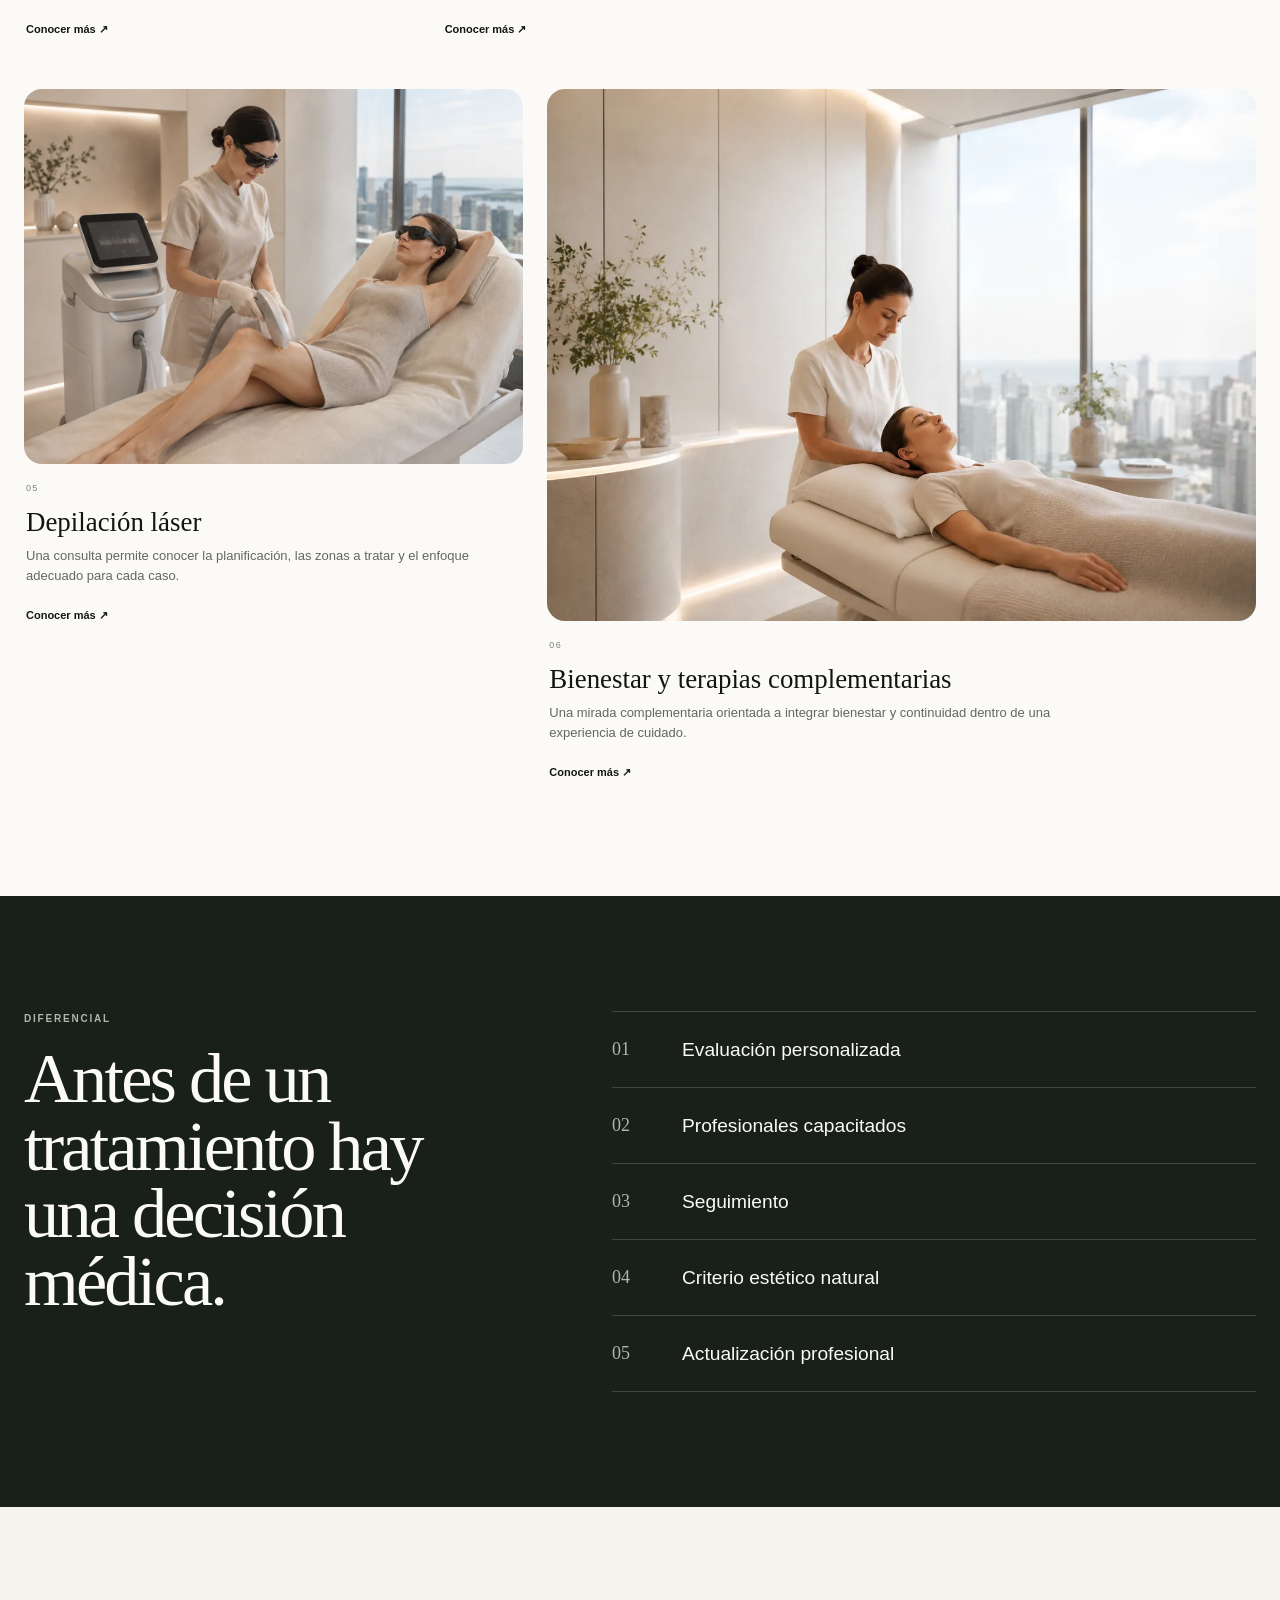
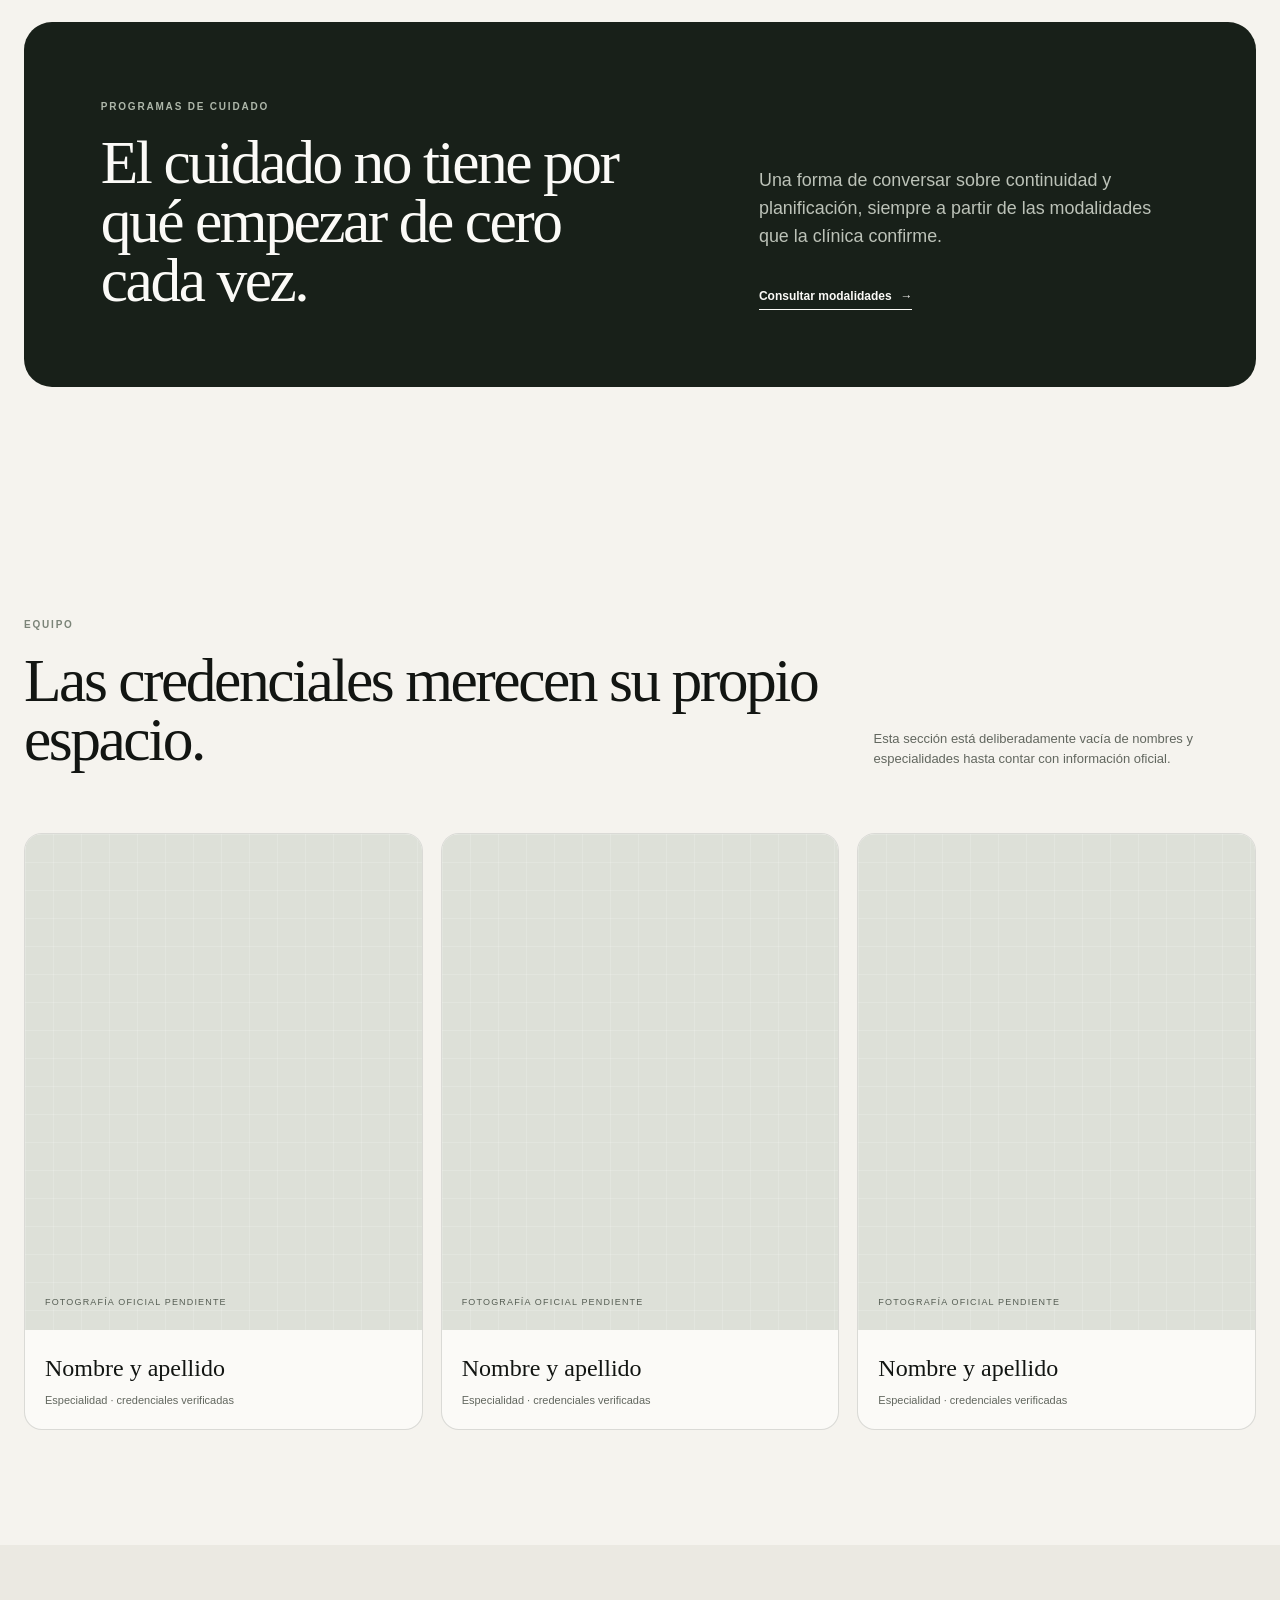
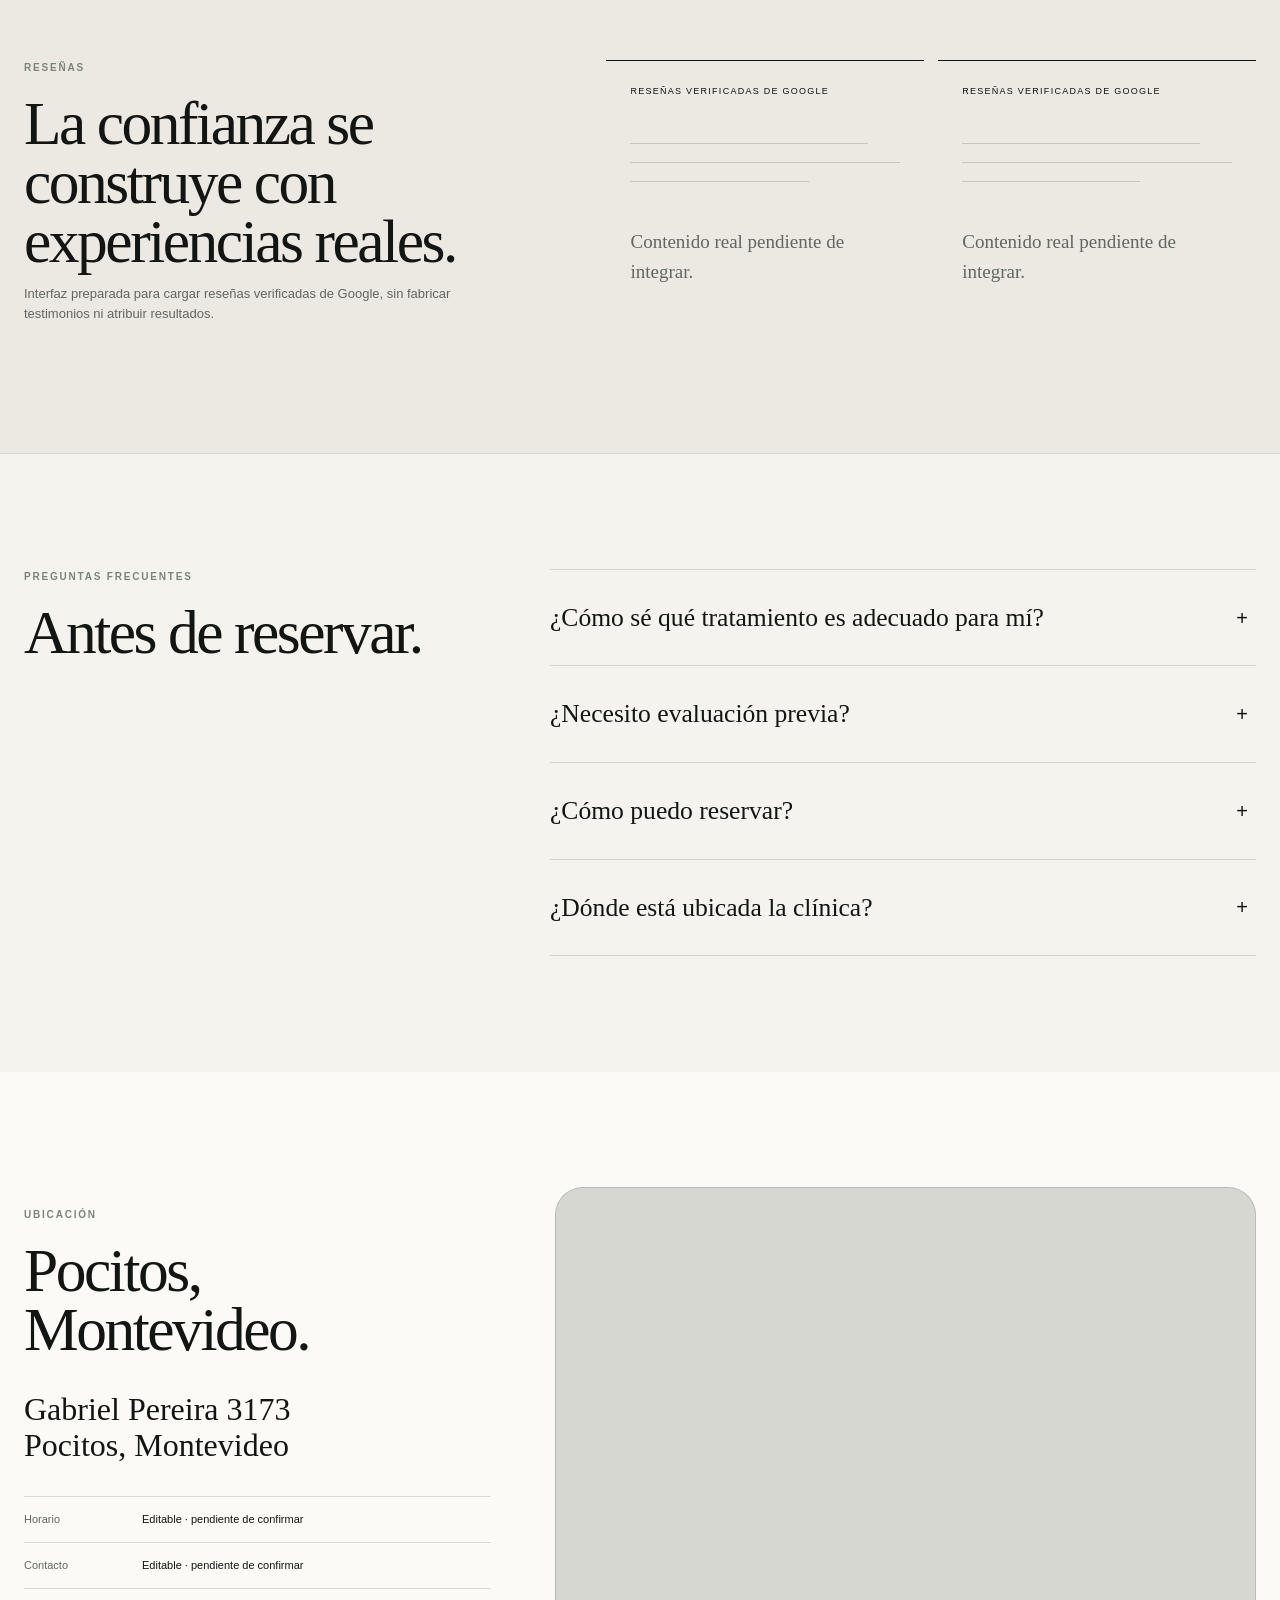
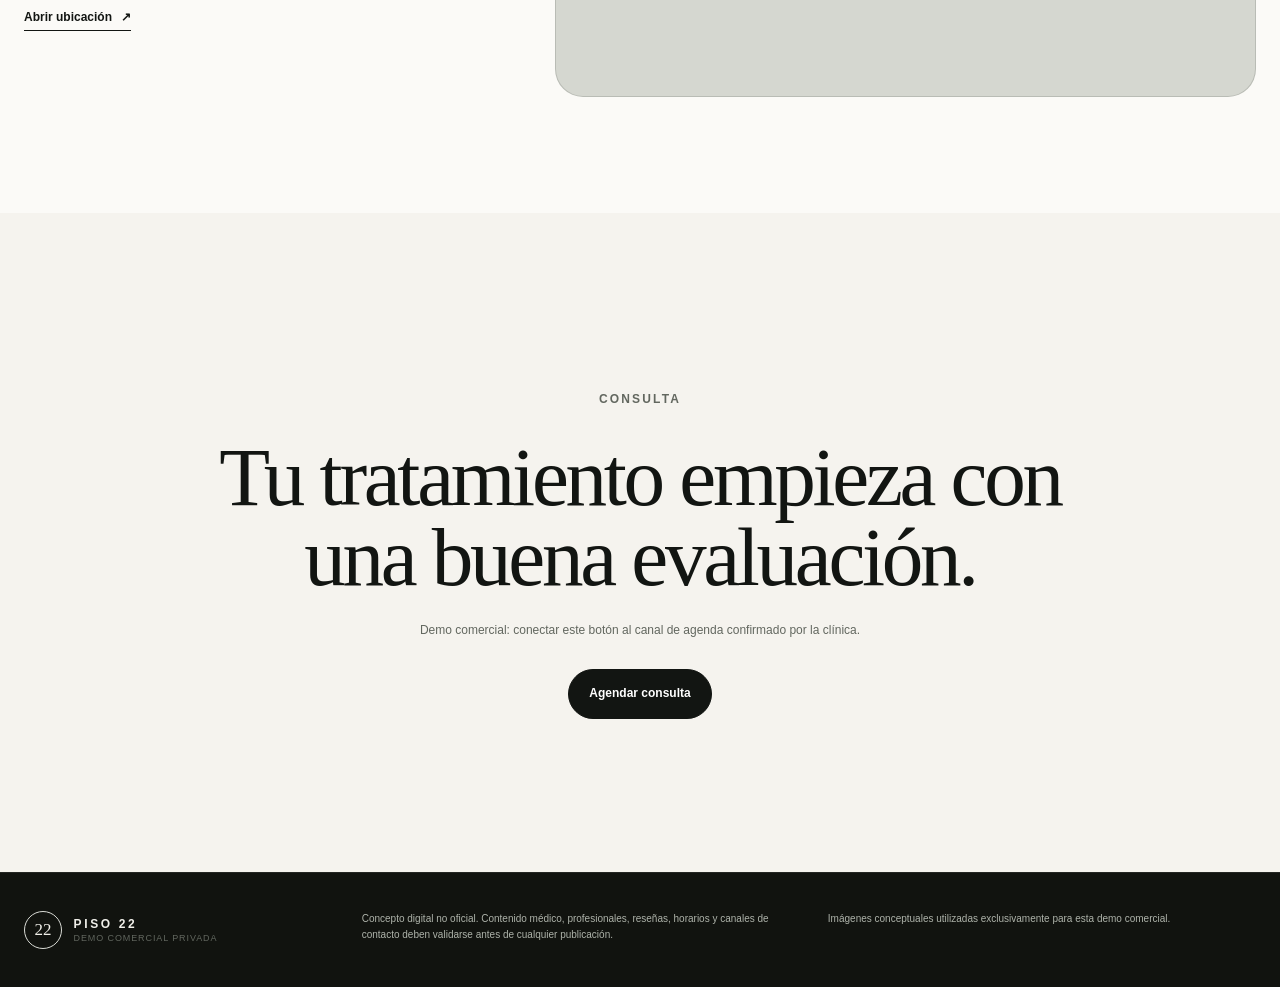
==== commit 9548ec3d: "Rediseña demo con fotografía editorial" ====
--- a/clinica-piso22-demo/index.html
+++ b/clinica-piso22-demo/index.html
@@ -16,9 +16,8 @@
   <a class="skip-link" href="#contenido">Saltar al contenido</a>
 
   <div class="demo-bar" role="note" aria-label="Aviso de demo">
-    <span>DEMO COMERCIAL PRIVADA</span>
-    <span aria-hidden="true">·</span>
-    <span>No es el sitio oficial de Clínica Piso 22</span>
+    <span class="demo-desktop">DEMO COMERCIAL PRIVADA · NO ES EL SITIO OFICIAL DE CLÍNICA PISO 22</span>
+    <span class="demo-mobile">DEMO PRIVADA · SITIO NO OFICIAL</span>
   </div>
 
   <header class="site-header" data-header>
@@ -66,11 +65,11 @@
 
         <div class="hero-visual reveal reveal-delay" aria-label="Composición visual conceptual de una clínica contemporánea">
           <div class="visual-panel visual-panel-main">
-            <img src="assets/clinic-architecture.svg" width="980" height="1180" alt="Ilustración editorial conceptual de arquitectura clínica moderna" fetchpriority="high" />
+            <img src="assets/images/piso22-hero-clinica.webp" width="1672" height="941" alt="Interior conceptual de una clínica de medicina estética contemporánea." fetchpriority="high" decoding="async" sizes="(min-width: 901px) 55vw, calc(100vw - 24px)" />
           </div>
           <div class="floating-note">
             <span class="note-index">01</span>
-            <p>Evaluación, criterio y continuidad por encima de soluciones aisladas.</p>
+            <p>Evaluación, criterio y continuidad.</p>
           </div>
         </div>
       </div>
@@ -78,14 +77,18 @@
     </section>
 
     <section class="section philosophy" id="filosofia" aria-labelledby="filosofia-title">
-      <div class="shell split-grid">
-        <div class="section-heading reveal">
+      <div class="shell philosophy-grid">
+        <div class="philosophy-visual reveal">
+          <img src="assets/images/piso22-filosofia-consulta.webp" width="1200" height="900" loading="lazy" decoding="async" sizes="(min-width: 901px) 43vw, calc(100vw - 24px)" alt="Escena conceptual de una consulta de medicina estética." />
+          <span>02 · Escucha y criterio</span>
+        </div>
+        <div class="section-heading philosophy-copy reveal">
           <p class="eyebrow">Filosofía Piso 22</p>
           <h2 id="filosofia-title">La estética también puede ser salud.</h2>
-        </div>
-        <div class="prose-large reveal">
-          <p>Una consulta estética puede ser un espacio para entender qué buscás, qué opciones existen y qué tiene sentido para vos.</p>
-          <p>La propuesta conceptual de esta demo pone el foco en resultados naturales, acompañamiento profesional y decisiones informadas: menos impulso, más criterio; menos promesas, más conversación.</p>
+          <div class="prose-large">
+            <p>Una consulta estética puede ser un espacio para entender qué buscás, conversar sobre las opciones disponibles y tomar decisiones con más información.</p>
+            <p>Resultados naturales, acompañamiento profesional y decisiones informadas forman parte de una manera más consciente de pensar el cuidado estético.</p>
+          </div>
         </div>
       </div>
     </section>
@@ -97,33 +100,33 @@
             <p class="eyebrow">Tratamientos</p>
             <h2 id="tratamientos-title">Una ruta de cuidado, no un catálogo infinito.</h2>
           </div>
-          <p>Las categorías se presentan de forma orientativa. Alcance, indicaciones y disponibilidad deben validarse con la clínica antes de publicar.</p>
+          <p>Una selección de áreas de cuidado para conversar durante una evaluación profesional.</p>
         </div>
 
         <div class="treatment-grid">
           <article class="treatment-card reveal">
-            <div class="card-visual"><img src="assets/facial.svg" loading="lazy" width="900" height="640" alt="Ilustración conceptual para medicina estética facial" /></div>
-            <div class="card-body"><span>01</span><h3>Medicina estética facial</h3><p>Un abordaje orientado a evaluar el rostro de forma integral y conversar sobre objetivos estéticos realistas.</p><a href="#contacto">Conocer más <span aria-hidden="true">↗</span></a></div>
-          </article>
-          <article class="treatment-card reveal">
-            <div class="card-visual"><img src="assets/collagen.svg" loading="lazy" width="900" height="640" alt="Ilustración conceptual para estimulación de colágeno" /></div>
-            <div class="card-body"><span>02</span><h3>Estimulación de colágeno</h3><p>Categoría preparada para explicar opciones de cuidado vinculadas a calidad y sostén de la piel, una vez validadas.</p><a href="#contacto">Conocer más <span aria-hidden="true">↗</span></a></div>
-          </article>
-          <article class="treatment-card reveal">
-            <div class="card-visual"><img src="assets/hyaluronic.svg" loading="lazy" width="900" height="640" alt="Ilustración conceptual para ácido hialurónico" /></div>
-            <div class="card-body"><span>03</span><h3>Ácido hialurónico</h3><p>Espacio editorial para explicar objetivos, evaluación previa y criterios de indicación sin adelantar promesas clínicas.</p><a href="#contacto">Conocer más <span aria-hidden="true">↗</span></a></div>
-          </article>
-          <article class="treatment-card reveal">
-            <div class="card-visual"><img src="assets/prp.svg" loading="lazy" width="900" height="640" alt="Ilustración conceptual para plasma rico en plaquetas" /></div>
-            <div class="card-body"><span>04</span><h3>Plasma rico en plaquetas</h3><p>Sección lista para incorporar información profesional verificada sobre el procedimiento y sus indicaciones.</p><a href="#contacto">Conocer más <span aria-hidden="true">↗</span></a></div>
-          </article>
-          <article class="treatment-card reveal">
-            <div class="card-visual"><img src="assets/laser.svg" loading="lazy" width="900" height="640" alt="Ilustración conceptual para depilación láser" /></div>
-            <div class="card-body"><span>05</span><h3>Depilación láser</h3><p>Una entrada clara para consultas de depilación láser en Montevideo, con contenido técnico pendiente de validación.</p><a href="#contacto">Conocer más <span aria-hidden="true">↗</span></a></div>
-          </article>
-          <article class="treatment-card reveal">
-            <div class="card-visual"><img src="assets/wellness.svg" loading="lazy" width="900" height="640" alt="Ilustración conceptual para bienestar y terapias complementarias" /></div>
-            <div class="card-body"><span>06</span><h3>Bienestar y terapias complementarias</h3><p>Un espacio flexible para presentar propuestas de bienestar que la clínica confirme como parte de su atención.</p><a href="#contacto">Conocer más <span aria-hidden="true">↗</span></a></div>
+            <div class="card-visual"><img src="assets/images/tratamiento-medicina-estetica-facial.webp" loading="lazy" decoding="async" width="1200" height="900" alt="Imagen conceptual relacionada con medicina estética facial." /></div>
+            <div class="card-body"><span>01</span><h3>Medicina estética facial</h3><p>Una mirada integral sobre el rostro, los objetivos personales y las opciones que pueden conversarse durante una evaluación.</p><a href="#contacto">Conocer más <span aria-hidden="true">↗</span></a></div>
+          </article>
+          <article class="treatment-card reveal">
+            <div class="card-visual"><img src="assets/images/tratamiento-estimulacion-colageno.webp" loading="lazy" decoding="async" width="1200" height="900" alt="Imagen conceptual relacionada con estimulación de colágeno." /></div>
+            <div class="card-body"><span>02</span><h3>Estimulación de colágeno</h3><p>Opciones de cuidado vinculadas a la calidad y el sostén de la piel, definidas a partir de una evaluación profesional.</p><a href="#contacto">Conocer más <span aria-hidden="true">↗</span></a></div>
+          </article>
+          <article class="treatment-card reveal">
+            <div class="card-visual"><img src="assets/images/tratamiento-acido-hialuronico.webp" loading="lazy" decoding="async" width="1200" height="900" alt="Imagen conceptual relacionada con ácido hialurónico." /></div>
+            <div class="card-body"><span>03</span><h3>Ácido hialurónico</h3><p>Planificación personalizada y criterio estético para conversar sobre alternativas adecuadas a cada caso.</p><a href="#contacto">Conocer más <span aria-hidden="true">↗</span></a></div>
+          </article>
+          <article class="treatment-card reveal">
+            <div class="card-visual"><img src="assets/images/tratamiento-plasma-rico-plaquetas.webp" loading="lazy" decoding="async" width="1200" height="900" alt="Imagen conceptual relacionada con plasma rico en plaquetas." /></div>
+            <div class="card-body"><span>04</span><h3>Plasma rico en plaquetas</h3><p>Una categoría que requiere evaluación previa para determinar si corresponde a tus objetivos de cuidado.</p><a href="#contacto">Conocer más <span aria-hidden="true">↗</span></a></div>
+          </article>
+          <article class="treatment-card reveal">
+            <div class="card-visual"><img src="assets/images/tratamiento-depilacion-laser.webp" loading="lazy" decoding="async" width="1200" height="900" alt="Imagen conceptual relacionada con depilación láser." /></div>
+            <div class="card-body"><span>05</span><h3>Depilación láser</h3><p>Una consulta permite conocer la planificación, las zonas a tratar y el enfoque adecuado para cada caso.</p><a href="#contacto">Conocer más <span aria-hidden="true">↗</span></a></div>
+          </article>
+          <article class="treatment-card reveal">
+            <div class="card-visual"><img src="assets/images/tratamiento-bienestar-terapias.webp" loading="lazy" decoding="async" width="1200" height="900" alt="Imagen conceptual relacionada con bienestar y terapias complementarias." /></div>
+            <div class="card-body"><span>06</span><h3>Bienestar y terapias complementarias</h3><p>Una mirada complementaria orientada a integrar bienestar y continuidad dentro de una experiencia de cuidado.</p><a href="#contacto">Conocer más <span aria-hidden="true">↗</span></a></div>
           </article>
         </div>
       </div>
@@ -131,10 +134,6 @@
 
     <section class="section difference" aria-labelledby="diferencial-title">
       <div class="shell difference-grid">
-        <div class="difference-visual reveal">
-          <img src="assets/clinical-tech.svg" loading="lazy" width="980" height="1000" alt="Ilustración editorial conceptual de tecnología clínica" />
-          <div class="visual-caption"><span>02</span> Tecnología como herramienta. El criterio profesional primero.</div>
-        </div>
         <div class="difference-copy reveal">
           <p class="eyebrow">Diferencial</p>
           <h2 id="diferencial-title">Antes de un tratamiento hay una decisión médica.</h2>
@@ -145,7 +144,6 @@
             <div><span>04</span><p>Criterio estético natural</p></div>
             <div><span>05</span><p>Actualización profesional</p></div>
           </div>
-          <p class="microcopy">Los detalles concretos de cada punto deben completarse con información proporcionada por Clínica Piso 22.</p>
         </div>
       </div>
     </section>
@@ -153,11 +151,11 @@
     <section class="section membership" aria-labelledby="membresias-title">
       <div class="shell membership-card reveal">
         <div>
-          <p class="eyebrow">Programas de cuidado · concepto demo</p>
+          <p class="eyebrow">Programas de cuidado</p>
           <h2 id="membresias-title">El cuidado no tiene por qué empezar de cero cada vez.</h2>
         </div>
         <div>
-          <p>La web puede presentar modalidades de acompañamiento recurrente para pacientes que prefieran planificar su cuidado a lo largo del tiempo, sin inventar paquetes, precios ni beneficios hasta que la clínica los defina.</p>
+          <p>Una forma de conversar sobre continuidad y planificación, siempre a partir de las modalidades que la clínica confirme.</p>
           <a class="text-link" href="#contacto">Consultar modalidades <span aria-hidden="true">→</span></a>
         </div>
       </div>
@@ -170,9 +168,9 @@
           <p>Esta sección está deliberadamente vacía de nombres y especialidades hasta contar con información oficial.</p>
         </div>
         <div class="team-grid">
-          <article class="team-placeholder reveal"><img src="assets/team-placeholder.svg" loading="lazy" width="700" height="840" alt="Espacio reservado para fotografía de integrante del equipo" /><div><span>Fotografía profesional</span><h3>Nombre y apellido</h3><p>Especialidad · credenciales verificadas</p></div></article>
-          <article class="team-placeholder reveal"><img src="assets/team-placeholder-2.svg" loading="lazy" width="700" height="840" alt="Espacio reservado para fotografía de integrante del equipo" /><div><span>Fotografía profesional</span><h3>Nombre y apellido</h3><p>Especialidad · credenciales verificadas</p></div></article>
-          <article class="team-placeholder reveal"><img src="assets/team-placeholder-3.svg" loading="lazy" width="700" height="840" alt="Espacio reservado para fotografía de integrante del equipo" /><div><span>Fotografía profesional</span><h3>Nombre y apellido</h3><p>Especialidad · credenciales verificadas</p></div></article>
+          <article class="team-placeholder reveal"><div class="portrait-placeholder"><span>Fotografía oficial pendiente</span></div><div><h3>Nombre y apellido</h3><p>Especialidad · credenciales verificadas</p></div></article>
+          <article class="team-placeholder reveal"><div class="portrait-placeholder"><span>Fotografía oficial pendiente</span></div><div><h3>Nombre y apellido</h3><p>Especialidad · credenciales verificadas</p></div></article>
+          <article class="team-placeholder reveal"><div class="portrait-placeholder"><span>Fotografía oficial pendiente</span></div><div><h3>Nombre y apellido</h3><p>Especialidad · credenciales verificadas</p></div></article>
         </div>
       </div>
     </section>
@@ -181,8 +179,8 @@
       <div class="shell reviews-grid">
         <div class="reviews-heading reveal"><p class="eyebrow">Reseñas</p><h2 id="resenas-title">La confianza se construye con experiencias reales.</h2><p>Interfaz preparada para cargar reseñas verificadas de Google, sin fabricar testimonios ni atribuir resultados.</p></div>
         <div class="review-placeholders reveal" aria-label="Espacios reservados para reseñas verificadas">
-          <div class="review-card"><span class="stars" aria-hidden="true">★★★★★</span><p>Reseña verificada pendiente de integrar.</p><small>Google · paciente verificado</small></div>
-          <div class="review-card"><span class="stars" aria-hidden="true">★★★★★</span><p>Reseña verificada pendiente de integrar.</p><small>Google · paciente verificado</small></div>
+          <div class="review-card"><span>Reseñas verificadas de Google</span><i></i><i></i><i></i><p>Contenido real pendiente de integrar.</p></div>
+          <div class="review-card"><span>Reseñas verificadas de Google</span><i></i><i></i><i></i><p>Contenido real pendiente de integrar.</p></div>
         </div>
       </div>
     </section>
@@ -231,7 +229,7 @@
     <div class="shell footer-grid">
       <div class="brand footer-brand"><span class="brand-mark" aria-hidden="true">22</span><span class="brand-copy"><strong>PISO 22</strong><small>demo comercial privada</small></span></div>
       <p>Concepto digital no oficial. Contenido médico, profesionales, reseñas, horarios y canales de contacto deben validarse antes de cualquier publicación.</p>
-      <p>SEO local preparado semánticamente para medicina estética en Montevideo y Pocitos, sin indexación habilitada en esta demo.</p>
+      <p>Imágenes conceptuales utilizadas exclusivamente para esta demo comercial.</p>
     </div>
   </footer>
 
--- a/clinica-piso22-demo/styles.css
+++ b/clinica-piso22-demo/styles.css
@@ -1,214 +1,14 @@
-:root {
-  --paper: #f5f4ef;
-  --paper-2: #ecebe4;
-  --ink: #131512;
-  --muted: #676b63;
-  --line: rgba(19, 21, 18, .14);
-  --sage: #9ca795;
-  --olive: #6e7768;
-  --dark: #171a16;
-  --white: #fff;
-  --radius: 26px;
-  --shadow: 0 28px 80px rgba(20, 24, 19, .08);
-  --sans: Inter, ui-sans-serif, -apple-system, BlinkMacSystemFont, "Segoe UI", Helvetica, Arial, sans-serif;
-  --serif: Iowan Old Style, Baskerville, "Times New Roman", ui-serif, Georgia, serif;
-}
-
-* { box-sizing: border-box; }
-html { scroll-behavior: smooth; background: var(--paper); }
-body { margin: 0; color: var(--ink); background: var(--paper); font-family: var(--sans); line-height: 1.55; -webkit-font-smoothing: antialiased; }
-img { display: block; width: 100%; height: auto; }
-a { color: inherit; }
-button, input, textarea, select { font: inherit; }
-::selection { background: #d8ded2; }
-
-.sr-only { position:absolute; width:1px; height:1px; padding:0; margin:-1px; overflow:hidden; clip:rect(0,0,0,0); white-space:nowrap; border:0; }
-.skip-link { position: fixed; top: .5rem; left: .5rem; z-index: 200; transform: translateY(-180%); background: var(--ink); color: white; padding: .7rem 1rem; border-radius: 999px; }
-.skip-link:focus { transform: translateY(0); }
-
-.shell { width: min(1180px, calc(100% - 34px)); margin-inline: auto; }
-.demo-bar { min-height: 34px; display:flex; gap:.55rem; justify-content:center; align-items:center; padding:7px 16px; background:#10120f; color:#f3f2ec; font-size:11px; letter-spacing:.11em; text-transform:uppercase; text-align:center; }
-.site-header { position: sticky; top: 0; z-index: 100; background: color-mix(in srgb, var(--paper) 89%, transparent); backdrop-filter: blur(18px); border-bottom: 1px solid transparent; transition: border-color .25s ease, box-shadow .25s ease; }
-.site-header.is-scrolled { border-color: var(--line); box-shadow: 0 10px 35px rgba(20,23,18,.045); }
-.header-inner { min-height: 76px; display:flex; align-items:center; justify-content:space-between; gap: 1.4rem; }
-.brand { display:inline-flex; align-items:center; gap:.75rem; text-decoration:none; }
-.brand-mark { display:grid; place-items:center; width:42px; height:42px; border:1px solid var(--ink); border-radius:50%; font-family:var(--serif); font-size:18px; }
-.brand-copy { display:grid; line-height:1.06; gap:.22rem; }
-.brand-copy strong { font-size:13px; letter-spacing:.22em; font-weight:650; }
-.brand-copy small { color: var(--muted); font-size:10px; letter-spacing:.1em; text-transform:uppercase; }
-.main-nav { display:flex; align-items:center; gap:1.35rem; }
-.main-nav a { text-decoration:none; font-size:13px; color:#383b36; }
-.main-nav a:hover, .main-nav a:focus-visible { color:#000; }
-.nav-cta { border:1px solid var(--ink); border-radius:999px; padding:.7rem 1rem; }
-.menu-toggle { display:none; width:44px; height:44px; border:0; background:transparent; border-radius:50%; align-items:center; justify-content:center; flex-direction:column; gap:6px; }
-.menu-toggle span:not(.sr-only) { width:20px; height:1px; background:var(--ink); transition:.2s; }
-
-.hero { padding: clamp(52px, 8vw, 112px) 0 34px; overflow:hidden; }
-.hero-grid { display:grid; grid-template-columns: 1.02fr .98fr; gap: clamp(32px, 7vw, 92px); align-items:center; }
-.eyebrow { margin:0 0 1.05rem; font-size:11px; letter-spacing:.16em; text-transform:uppercase; color:var(--olive); font-weight:650; }
-.hero h1, .section h2, .final-cta h2 { font-family:var(--serif); font-weight:400; letter-spacing:-.035em; line-height:.96; }
-.hero h1 { max-width: 760px; margin:0; font-size: clamp(3.55rem, 7.2vw, 7.4rem); }
-.hero-subtitle { max-width: 620px; margin: 1.8rem 0 0; font-size: clamp(1rem, 1.5vw, 1.22rem); color:#4b4f48; }
-.hero-actions { display:flex; flex-wrap:wrap; gap:.72rem; margin-top:2rem; }
-.button { display:inline-flex; justify-content:center; align-items:center; min-height:50px; padding:.85rem 1.2rem; border-radius:999px; text-decoration:none; font-size:13px; font-weight:650; transition: transform .18s ease, background .18s ease, color .18s ease, border-color .18s ease; }
-.button:hover { transform: translateY(-2px); }
-.button-dark { background:var(--ink); color:white; border:1px solid var(--ink); }
-.button-ghost { border:1px solid var(--line); background:rgba(255,255,255,.25); }
-.button-light { background:#f4f2ea; color:var(--ink); border:1px solid #f4f2ea; }
-.rating { display:flex; flex-wrap:wrap; gap:.55rem .8rem; align-items:center; margin-top:1.8rem; padding-top:1.2rem; border-top:1px solid var(--line); font-size:12px; }
-.rating .stars, .review-card .stars { letter-spacing:.08em; font-size:11px; }
-.rating small { width:100%; color:var(--muted); font-size:10px; text-transform:uppercase; letter-spacing:.08em; }
-.hero-visual { position:relative; min-width:0; }
-.visual-panel-main { overflow:hidden; border-radius: min(4vw, 38px); background:#d5d7cf; box-shadow:var(--shadow); }
-.visual-panel-main img { aspect-ratio: .85; object-fit:cover; }
-.floating-note { position:absolute; left:-42px; bottom:34px; width:min(260px, 58%); padding:18px; background:rgba(245,244,239,.94); backdrop-filter:blur(14px); border:1px solid rgba(255,255,255,.65); border-radius:18px; box-shadow:0 18px 50px rgba(18,20,17,.11); }
-.floating-note p { margin:.7rem 0 0; font-family:var(--serif); font-size:18px; line-height:1.15; }
-.note-index, .card-body>span, .visual-caption>span { font-size:10px; letter-spacing:.14em; color:var(--olive); }
-.hero-line { width:min(1180px,calc(100% - 34px)); height:1px; margin:72px auto 0; background:var(--line); }
-
-.section { padding: clamp(74px, 10vw, 142px) 0; }
-.section h2 { margin:0; font-size:clamp(2.65rem,5.2vw,5.7rem); }
-.split-grid { display:grid; grid-template-columns:.88fr 1.12fr; gap:clamp(32px,8vw,120px); align-items:start; }
-.prose-large { max-width:780px; }
-.prose-large p { margin:0 0 1.15rem; font-family:var(--serif); font-size:clamp(1.55rem,2.6vw,2.65rem); line-height:1.13; letter-spacing:-.02em; color:#30342e; }
-.prose-large p + p { color:#6a6e66; }
-
-.treatments { background:#efeee8; }
-.section-top { display:grid; grid-template-columns:1.15fr .6fr; gap:50px; align-items:end; margin-bottom:44px; }
-.section-top>p { margin:0 0 .4rem; color:var(--muted); font-size:14px; max-width:430px; justify-self:end; }
-.treatment-grid { display:grid; grid-template-columns:repeat(2,minmax(0,1fr)); gap:18px; }
-.treatment-card { display:grid; grid-template-columns: 46% 54%; min-height:335px; border:1px solid var(--line); border-radius:22px; overflow:hidden; background:rgba(255,255,255,.36); transition:transform .25s ease, box-shadow .25s ease, background .25s ease; }
-.treatment-card:hover { transform:translateY(-4px); box-shadow:0 18px 50px rgba(20,24,18,.07); background:rgba(255,255,255,.55); }
-.card-visual { min-height:100%; overflow:hidden; }
-.card-visual img { height:100%; object-fit:cover; transition:transform .6s cubic-bezier(.2,.7,.2,1); }
-.treatment-card:hover .card-visual img { transform:scale(1.025); }
-.card-body { padding:24px; display:flex; flex-direction:column; }
-.card-body h3 { margin:1.1rem 0 .6rem; font-family:var(--serif); font-size:clamp(1.55rem,2vw,2.1rem); line-height:1.02; font-weight:400; }
-.card-body p { margin:0; color:var(--muted); font-size:13px; }
-.card-body a { margin-top:auto; padding-top:1.5rem; text-decoration:none; font-size:12px; font-weight:650; }
-
-.difference-grid { display:grid; grid-template-columns:1fr 1fr; gap:clamp(34px,8vw,110px); align-items:center; }
-.difference-visual { position:relative; }
-.difference-visual>img { border-radius:26px; box-shadow:var(--shadow); }
-.visual-caption { position:absolute; right:16px; bottom:16px; max-width:270px; background:#f4f3ed; padding:16px; border-radius:14px; font-size:12px; }
-.visual-caption span { display:block; margin-bottom:.65rem; }
-.difference-copy h2 { max-width:640px; }
-.principle-list { margin-top:2.4rem; border-top:1px solid var(--line); }
-.principle-list div { display:grid; grid-template-columns:42px 1fr; align-items:center; min-height:62px; border-bottom:1px solid var(--line); }
-.principle-list span { font-size:10px; color:var(--olive); }
-.principle-list p { margin:0; font-size:14px; }
-.microcopy { margin-top:1rem; color:var(--muted); font-size:11px; }
-
-.membership { padding-top:0; }
-.membership-card { display:grid; grid-template-columns:1.1fr .9fr; gap:60px; padding:clamp(32px,6vw,74px); border-radius:28px; background:#d9ded4; }
-.membership-card h2 { max-width:720px; }
-.membership-card>div:last-child { align-self:end; }
-.membership-card>div:last-child p { color:#3e443d; max-width:500px; }
-.text-link { display:inline-flex; gap:.55rem; align-items:center; margin-top:1.2rem; text-decoration:none; font-size:13px; font-weight:650; border-bottom:1px solid currentColor; padding-bottom:3px; }
-
-.team { background:#181b17; color:#f2f1eb; }
-.team .eyebrow, .team .section-top>p { color:#aab0a6; }
-.team-grid { display:grid; grid-template-columns:repeat(3,1fr); gap:16px; }
-.team-placeholder { border:1px solid rgba(255,255,255,.13); border-radius:22px; overflow:hidden; background:#20241f; }
-.team-placeholder img { aspect-ratio:.82; object-fit:cover; filter:saturate(.55); }
-.team-placeholder>div { padding:20px; }
-.team-placeholder span { font-size:9px; letter-spacing:.12em; text-transform:uppercase; color:#949c90; }
-.team-placeholder h3 { margin:.9rem 0 .3rem; font-family:var(--serif); font-weight:400; font-size:24px; }
-.team-placeholder p { margin:0; color:#acb2a8; font-size:12px; }
-
-.reviews-grid { display:grid; grid-template-columns:.85fr 1.15fr; gap:clamp(38px,8vw,120px); }
-.reviews-heading p:last-child { max-width:520px; color:var(--muted); }
-.review-placeholders { display:grid; grid-template-columns:repeat(2,1fr); gap:14px; align-content:start; }
-.review-card { min-height:230px; padding:24px; border:1px solid var(--line); border-radius:20px; display:flex; flex-direction:column; }
-.review-card p { margin:2rem 0; font-family:var(--serif); font-size:22px; color:#484c45; }
-.review-card small { margin-top:auto; color:var(--muted); }
-
-.faq { border-top:1px solid var(--line); }
-.faq-grid { display:grid; grid-template-columns:.8fr 1.2fr; gap:clamp(40px,8vw,120px); align-items:start; }
-.accordion details { border-top:1px solid var(--line); }
-.accordion details:last-child { border-bottom:1px solid var(--line); }
-.accordion summary { list-style:none; cursor:pointer; padding:22px 42px 22px 0; position:relative; font-family:var(--serif); font-size:clamp(1.25rem,2vw,1.65rem); }
-.accordion summary::-webkit-details-marker { display:none; }
-.accordion summary::after { content:"+"; position:absolute; right:8px; top:50%; transform:translateY(-50%); font-family:var(--sans); font-size:21px; font-weight:300; transition:.2s; }
-.accordion details[open] summary::after { transform:translateY(-50%) rotate(45deg); }
-.accordion details p { margin:0; padding:0 46px 22px 0; color:var(--muted); max-width:650px; }
-
-.location { background:#ebeae4; }
-.location-grid { display:grid; grid-template-columns:.68fr 1.32fr; gap:42px; align-items:stretch; }
-.location-info { padding:22px 0; }
-.location-info address { margin:2rem 0; font-family:var(--serif); font-size:clamp(1.5rem,2.5vw,2.4rem); font-style:normal; line-height:1.15; }
-.location-info dl { margin:0; border-top:1px solid var(--line); }
-.location-info dl div { display:grid; grid-template-columns:100px 1fr; gap:18px; padding:14px 0; border-bottom:1px solid var(--line); font-size:12px; }
-.location-info dt { color:var(--muted); }
-.location-info dd { margin:0; }
-.map-frame { min-height:480px; border-radius:24px; overflow:hidden; background:#d5d7d0; box-shadow:var(--shadow); }
-.map-frame iframe { width:100%; height:100%; min-height:480px; border:0; filter:grayscale(1) contrast(.88) brightness(1.03); }
-
-.final-cta { padding:clamp(82px,12vw,155px) 0; background:#171a16; color:#f5f4ef; text-align:center; }
-.final-cta-inner { max-width:930px; }
-.final-cta .eyebrow { color:#adb3aa; }
-.final-cta h2 { margin:0 auto; max-width:900px; font-size:clamp(3rem,6.7vw,7rem); }
-.final-cta p { margin:1.5rem auto 1.8rem; color:#b9beb5; font-size:13px; max-width:520px; }
-.site-footer { padding:36px 0; background:#11130f; color:#9ea39a; border-top:1px solid rgba(255,255,255,.08); }
-.footer-grid { display:grid; grid-template-columns:.7fr 1fr 1fr; gap:38px; align-items:start; }
-.footer-brand { color:#f1f0ea; }
-.footer-brand .brand-mark { border-color:#d9dbd5; }
-.site-footer p { margin:0; font-size:11px; }
-
-.whatsapp-float { position:fixed; right:18px; bottom:18px; z-index:90; width:52px; height:52px; border-radius:50%; display:grid; place-items:center; background:#1d211c; color:white; box-shadow:0 14px 34px rgba(10,12,9,.22); border:1px solid rgba(255,255,255,.2); transition:transform .2s ease; }
-.whatsapp-float:hover { transform:translateY(-3px); }
-.whatsapp-float svg { width:23px; fill:currentColor; }
-.toast { position:fixed; left:50%; bottom:24px; z-index:150; transform:translate(-50%, 140%); background:#11130f; color:white; padding:12px 16px; border-radius:999px; font-size:12px; transition:transform .25s ease; box-shadow:0 12px 40px rgba(0,0,0,.22); }
-.toast.is-visible { transform:translate(-50%,0); }
-
-.reveal { opacity:0; transform:translateY(18px); transition:opacity .7s ease, transform .7s cubic-bezier(.2,.7,.2,1); }
-.reveal.revealed { opacity:1; transform:none; }
-.reveal-delay { transition-delay:.08s; }
-
-@media (max-width: 900px) {
-  .demo-bar { font-size:9px; }
-  .menu-toggle { display:flex; }
-  .main-nav { position:absolute; top:100%; left:0; right:0; background:var(--paper); padding:18px 17px 22px; border-bottom:1px solid var(--line); display:grid; gap:0; transform-origin:top; transform:scaleY(.96); opacity:0; pointer-events:none; transition:.18s; }
-  .main-nav.is-open { opacity:1; transform:scaleY(1); pointer-events:auto; }
-  .main-nav a { padding:13px 4px; border-bottom:1px solid var(--line); }
-  .main-nav .nav-cta { border:0; border-bottom:1px solid var(--line); border-radius:0; }
-  .hero-grid, .split-grid, .difference-grid, .membership-card, .reviews-grid, .faq-grid, .location-grid { grid-template-columns:1fr; }
-  .hero { padding-top:56px; }
-  .hero h1 { font-size:clamp(3.3rem,13vw,6.4rem); }
-  .hero-visual { margin-top:8px; }
-  .floating-note { left:14px; bottom:14px; width:64%; }
-  .section-top { grid-template-columns:1fr; gap:20px; align-items:start; }
-  .section-top>p { justify-self:start; }
-  .membership-card { gap:28px; }
-  .location-grid { gap:24px; }
-  .map-frame, .map-frame iframe { min-height:390px; }
-  .footer-grid { grid-template-columns:1fr; }
-}
-
-@media (max-width: 700px) {
-  .shell { width:min(100% - 24px,1180px); }
-  .header-inner { min-height:68px; }
-  .brand-copy small { display:none; }
-  .hero { padding-top:42px; }
-  .hero-line { width:calc(100% - 24px); margin-top:46px; }
-  .section { padding:76px 0; }
-  .section h2 { font-size:clamp(2.7rem,12vw,4.5rem); }
-  .prose-large p { font-size:clamp(1.55rem,7.5vw,2.4rem); }
-  .treatment-grid { grid-template-columns:1fr; }
-  .treatment-card { grid-template-columns:1fr; min-height:0; }
-  .card-visual img { aspect-ratio:1.35; }
-  .card-body { min-height:260px; }
-  .team-grid { grid-template-columns:1fr; }
-  .team-placeholder img { aspect-ratio:1.15; }
-  .review-placeholders { grid-template-columns:1fr; }
-  .membership-card { padding:28px 22px; }
-  .visual-caption { max-width:230px; }
-  .final-cta h2 { font-size:clamp(3rem,14vw,5.3rem); }
-  .whatsapp-float { width:48px; height:48px; right:12px; bottom:12px; }
-}
-
-@media (prefers-reduced-motion: reduce) {
-  html { scroll-behavior:auto; }
-  *, *::before, *::after { animation-duration:.01ms !important; animation-iteration-count:1 !important; transition-duration:.01ms !important; }
-  .reveal { opacity:1; transform:none; }
-}
+:root{--paper:#f5f3ee;--warm:#fbfaf7;--ink:#121512;--muted:#62675f;--sage:#7b8478;--deep:#182019;--sand:#ded9cd;--line:rgba(18,21,18,.14);--line-light:rgba(251,250,247,.17);--radius-sm:18px;--radius-lg:28px;--space:clamp(4.75rem,9vw,8.75rem);--sans:Inter,ui-sans-serif,-apple-system,BlinkMacSystemFont,"Segoe UI",Helvetica,Arial,sans-serif;--serif:"Iowan Old Style",Baskerville,"Times New Roman",ui-serif,Georgia,serif}
+*{box-sizing:border-box}html{scroll-behavior:smooth;background:var(--paper)}body{margin:0;color:var(--ink);background:var(--paper);font-family:var(--sans);font-size:clamp(1rem,.3vw + .92rem,1.12rem);line-height:1.55;-webkit-font-smoothing:antialiased;overflow-x:hidden}img{display:block;width:100%;height:auto}a{color:inherit}button,input,textarea,select{font:inherit}::selection{background:#d8ded2}.sr-only{position:absolute;width:1px;height:1px;padding:0;margin:-1px;overflow:hidden;clip:rect(0,0,0,0);white-space:nowrap;border:0}.skip-link{position:fixed;top:.5rem;left:.5rem;z-index:200;transform:translateY(-180%);background:var(--ink);color:#fff;padding:.7rem 1rem;border-radius:999px}.skip-link:focus{transform:none}:focus-visible{outline:2px solid var(--sage);outline-offset:4px}.shell{width:min(1280px,calc(100% - 48px));margin-inline:auto}.demo-bar{height:28px;display:grid;place-items:center;padding:0 16px;background:#10120f;color:#f3f2ec;font-size:10px;line-height:1;letter-spacing:.14em;text-transform:uppercase;white-space:nowrap}.demo-mobile{display:none}.site-header{position:sticky;top:0;z-index:100;background:var(--paper);background:color-mix(in srgb,var(--paper) 91%,transparent);-webkit-backdrop-filter:blur(16px);backdrop-filter:blur(16px);border-bottom:1px solid transparent;transition:border-color .25s}.site-header.is-scrolled{border-color:var(--line)}.header-inner{min-height:70px;display:flex;align-items:center;justify-content:space-between;gap:1.4rem}.brand{display:inline-flex;align-items:center;gap:.72rem;text-decoration:none}.brand-mark{display:grid;place-items:center;width:38px;height:38px;border:1px solid currentColor;border-radius:50%;font-family:var(--serif);font-size:17px}.brand-copy{display:grid;line-height:1.06;gap:.2rem}.brand-copy strong{font-size:12px;letter-spacing:.22em}.brand-copy small{color:var(--muted);font-size:9px;letter-spacing:.1em;text-transform:uppercase}.main-nav{display:flex;align-items:center;gap:1.55rem}.main-nav a{text-decoration:none;font-size:12px;color:#383b36}.main-nav a:hover{color:#000}.nav-cta{border:1px solid var(--ink);border-radius:999px;padding:.68rem 1rem}.menu-toggle{display:none;width:44px;height:44px;border:0;background:transparent;border-radius:50%;align-items:center;justify-content:center;flex-direction:column;gap:6px}.menu-toggle span:not(.sr-only){width:20px;height:1px;background:var(--ink)}
+.eyebrow{margin:0 0 1.15rem;font-size:10px;letter-spacing:.18em;text-transform:uppercase;color:var(--sage);font-weight:700}.hero{padding:clamp(3.5rem,6vw,6.75rem) 0 2.25rem}.hero-grid{display:grid;grid-template-columns:minmax(0,44fr) minmax(0,56fr);gap:clamp(2.5rem,5vw,5.5rem);align-items:center}.hero h1,.section h2,.final-cta h2{font-family:var(--serif);font-weight:400;letter-spacing:-.04em;line-height:.96}.hero h1{margin:0;max-width:650px;font-size:clamp(3.6rem,5.45vw,5.9rem)}.hero-subtitle{max-width:560px;margin:1.6rem 0 0;color:#4b5048;font-size:clamp(1rem,1.2vw,1.18rem)}.hero-actions{display:flex;flex-wrap:wrap;gap:.7rem;margin-top:1.8rem}.button{display:inline-flex;justify-content:center;align-items:center;min-height:50px;padding:.82rem 1.25rem;border-radius:999px;text-decoration:none;font-size:12px;font-weight:700;transition:transform .2s,background .2s}.button:hover{transform:translateY(-2px)}.button-dark{background:var(--ink);color:#fff;border:1px solid var(--ink)}.button-ghost{border:1px solid var(--line);background:transparent}.button-light{background:var(--warm);color:var(--ink);border:1px solid var(--warm)}.rating{display:flex;flex-wrap:wrap;gap:.55rem .8rem;align-items:center;margin-top:1.6rem;padding-top:1rem;border-top:1px solid var(--line);font-size:12px}.stars{letter-spacing:.09em;font-size:10px}.rating small{width:100%;color:var(--muted);font-size:9px;text-transform:uppercase;letter-spacing:.09em}.hero-visual{position:relative;min-width:0}.visual-panel-main{overflow:hidden;border-radius:var(--radius-lg);background:#d5d7cf}.visual-panel-main img{aspect-ratio:1.22;object-fit:cover}.floating-note{position:absolute;left:-28px;bottom:22px;width:min(240px,55%);padding:15px 17px;background:rgba(251,250,247,.93);-webkit-backdrop-filter:blur(12px);backdrop-filter:blur(12px);border-left:2px solid var(--sage)}.floating-note p{margin:.55rem 0 0;font-family:var(--serif);font-size:17px;line-height:1.15}.note-index,.card-body>span{font-size:9px;letter-spacing:.15em;color:var(--sage)}.hero-line{width:min(1280px,calc(100% - 48px));height:1px;margin:clamp(3rem,6vw,5rem) auto 0;background:var(--line)}
+.section{padding:var(--space) 0}.section h2{margin:0;font-size:clamp(2.7rem,4.8vw,5.25rem)}.philosophy-grid{display:grid;grid-template-columns:5fr 6fr;gap:clamp(2.5rem,7vw,7.5rem);align-items:center}.philosophy-visual{position:relative}.philosophy-visual img{aspect-ratio:4/5;object-fit:cover;border-radius:var(--radius-lg)}.philosophy-visual span{position:absolute;bottom:0;right:0;padding:12px 16px;background:var(--paper);font-size:9px;letter-spacing:.15em;text-transform:uppercase}.philosophy-copy h2{max-width:650px}.prose-large{margin-top:clamp(2rem,4vw,4rem);max-width:700px}.prose-large p{margin:0 0 1.2rem;font-family:var(--serif);font-size:clamp(1.4rem,2vw,2rem);line-height:1.2;letter-spacing:-.015em;color:#30342e}.prose-large p+p{color:var(--muted)}
+.treatments{background:var(--warm)}.section-top{display:grid;grid-template-columns:1.15fr .55fr;gap:50px;align-items:end;margin-bottom:clamp(2.5rem,5vw,4.5rem)}.section-top>p{margin:0;color:var(--muted);font-size:13px;max-width:410px;justify-self:end}.treatment-grid{display:grid;grid-template-columns:repeat(12,1fr);gap:clamp(2rem,4vw,4.5rem) 24px}.treatment-card{grid-column:span 4;display:flex;flex-direction:column;min-width:0}.treatment-card:nth-child(1),.treatment-card:nth-child(5){grid-column:span 5}.treatment-card:nth-child(2),.treatment-card:nth-child(6){grid-column:span 7}.card-visual{overflow:hidden;border-radius:var(--radius-sm);background:#e3e0d8}.card-visual img{aspect-ratio:4/3;object-fit:cover;transition:transform .55s cubic-bezier(.2,.7,.2,1)}.card-body{padding:18px 2px 0;display:flex;flex-direction:column;flex:1}.card-body h3{margin:.85rem 0 .55rem;font-family:var(--serif);font-size:clamp(1.55rem,2.1vw,2.25rem);line-height:1.02;font-weight:400}.card-body p{margin:0;color:var(--muted);font-size:13px;max-width:520px}.card-body a{margin-top:1.3rem;text-decoration:none;font-size:11px;font-weight:700}.card-body a span{display:inline-block;transition:transform .4s}.treatment-card:hover .card-body a span{transform:translate(3px,-2px)}
+.difference{background:var(--deep);color:var(--warm)}.difference-grid{display:block}.difference-copy{display:grid;grid-template-columns:minmax(280px,5fr) minmax(400px,7fr);column-gap:clamp(3rem,10vw,9rem)}.difference-copy>.eyebrow,.difference-copy>h2{grid-column:1}.difference .eyebrow{color:#aeb7aa}.difference-copy h2{font-size:clamp(3.1rem,5.5vw,6rem)}.principle-list{grid-column:2;grid-row:1/4;border-top:1px solid var(--line-light)}.principle-list div{display:grid;grid-template-columns:70px 1fr;align-items:center;min-height:76px;border-bottom:1px solid var(--line-light)}.principle-list span{font-family:var(--serif);font-size:18px;color:#aeb7aa}.principle-list p{margin:0;font-size:clamp(1rem,1.5vw,1.35rem)}
+.membership{padding-top:var(--space);background:var(--paper)}.membership-card{display:grid;grid-template-columns:1.15fr .85fr;gap:clamp(2.5rem,7vw,7rem);padding:clamp(2.5rem,6vw,6rem);border-radius:var(--radius-lg);background:var(--deep);color:var(--warm)}.membership-card .eyebrow{color:#aeb7aa}.membership-card h2{max-width:750px}.membership-card>div:last-child{align-self:end}.membership-card>div:last-child p{color:#bcc2b8;max-width:500px}.text-link{display:inline-flex;gap:.55rem;align-items:center;margin-top:1.2rem;text-decoration:none;font-size:12px;font-weight:700;border-bottom:1px solid currentColor;padding-bottom:3px}
+.team{background:var(--paper)}.team-grid{display:grid;grid-template-columns:repeat(3,1fr);gap:18px}.team-placeholder{border:1px solid var(--line);border-radius:var(--radius-sm);overflow:hidden;background:var(--warm)}.portrait-placeholder{aspect-ratio:4/5;display:flex;align-items:flex-end;padding:20px;background-color:#dde0d8;background-image:linear-gradient(rgba(255,255,255,.16) 1px,transparent 1px),linear-gradient(90deg,rgba(255,255,255,.16) 1px,transparent 1px);background-size:28px 28px}.team-placeholder>div:last-child{padding:20px}.team-placeholder span{font-size:9px;letter-spacing:.13em;text-transform:uppercase;color:#565e54}.team-placeholder h3{margin:0 0 .3rem;font-family:var(--serif);font-weight:400;font-size:24px}.team-placeholder p{margin:0;color:var(--muted);font-size:11px}.reviews{background:#ebe9e2}.reviews-grid{display:grid;grid-template-columns:.85fr 1.15fr;gap:clamp(3rem,8vw,8rem)}.reviews-heading p:last-child{max-width:500px;color:var(--muted);font-size:13px}.review-placeholders{display:grid;grid-template-columns:repeat(2,1fr);gap:14px;align-content:start}.review-card{min-height:250px;padding:24px;border-top:1px solid var(--ink);display:flex;flex-direction:column}.review-card>span{font-size:9px;text-transform:uppercase;letter-spacing:.14em}.review-card i{display:block;height:1px;background:#c7c5bd;margin-top:18px}.review-card i:nth-of-type(1){width:88%;margin-top:44px}.review-card i:nth-of-type(2){width:100%}.review-card i:nth-of-type(3){width:66%}.review-card p{margin:auto 0 0;font-family:var(--serif);font-size:19px;color:var(--muted)}
+.faq{border-top:1px solid var(--line)}.faq-grid{display:grid;grid-template-columns:.75fr 1.25fr;gap:clamp(3rem,8vw,8rem);align-items:start}.accordion details{border-top:1px solid var(--line)}.accordion details:last-child{border-bottom:1px solid var(--line)}.accordion summary{list-style:none;cursor:pointer;padding:28px 44px 28px 0;position:relative;font-family:var(--serif);font-size:clamp(1.25rem,2vw,1.7rem)}.accordion summary::-webkit-details-marker{display:none}.accordion summary::after{content:"+";position:absolute;right:8px;top:50%;transform:translateY(-50%);font-family:var(--sans);font-size:20px;font-weight:300}.accordion details[open] summary::after{content:"−"}.accordion details p{margin:0;padding:0 46px 28px 0;color:var(--muted);max-width:650px;font-size:14px}.location{background:var(--warm)}.location-grid{display:grid;grid-template-columns:2fr 3fr;gap:clamp(2rem,5vw,5rem);align-items:stretch}.location-info{padding:20px 0}.location-info address{margin:2rem 0;font-family:var(--serif);font-size:clamp(1.5rem,2.5vw,2.4rem);font-style:normal;line-height:1.15}.location-info dl{margin:0;border-top:1px solid var(--line)}.location-info dl div{display:grid;grid-template-columns:100px 1fr;gap:18px;padding:14px 0;border-bottom:1px solid var(--line);font-size:11px}.location-info dt{color:var(--muted)}.location-info dd{margin:0}.map-frame{min-height:500px;border:1px solid var(--line);border-radius:var(--radius-lg);overflow:hidden;background:#d5d7d0}.map-frame iframe{width:100%;height:100%;min-height:500px;border:0;filter:grayscale(1) contrast(.88) brightness(1.03)}
+.final-cta{padding:clamp(6rem,12vw,10rem) 0;background:var(--paper);text-align:center}.final-cta-inner{max-width:980px}.final-cta h2{margin:0 auto;max-width:920px;font-size:clamp(3.2rem,6.5vw,7rem)}.final-cta p{margin:1.5rem auto 1.8rem;color:var(--muted);font-size:12px;max-width:520px}.final-cta .button-light{background:var(--ink);color:#fff;border-color:var(--ink)}.site-footer{padding:38px 0;background:#11130f;color:#aeb3aa;border-top:1px solid rgba(255,255,255,.08)}.footer-grid{display:grid;grid-template-columns:.7fr 1fr 1fr;gap:38px;align-items:start}.footer-brand{color:#f1f0ea}.footer-brand .brand-mark{border-color:#d9dbd5}.site-footer p{margin:0;font-size:10px}.whatsapp-float{position:fixed;right:18px;bottom:18px;z-index:90;width:52px;height:52px;border-radius:50%;display:grid;place-items:center;background:var(--deep);color:#fff;border:1px solid rgba(255,255,255,.25);transition:transform .2s}.whatsapp-float:hover{transform:translateY(-3px)}.whatsapp-float svg{width:22px;fill:currentColor}.toast{position:fixed;left:50%;bottom:24px;z-index:150;transform:translate(-50%,140%);background:#11130f;color:#fff;padding:12px 16px;border-radius:999px;font-size:12px;transition:transform .25s;box-shadow:0 12px 40px rgba(0,0,0,.22)}.toast.is-visible{transform:translate(-50%,0)}.reveal{opacity:0;transform:translateY(16px);transition:opacity .7s ease,transform .7s cubic-bezier(.2,.7,.2,1)}.reveal.revealed{opacity:1;transform:none}.reveal-delay{transition-delay:.08s}
+@media (hover:hover) and (pointer:fine){.treatment-card:hover .card-visual img,.philosophy-visual:hover img,.hero-visual:hover img{transform:scale(1.015)}.philosophy-visual img,.hero-visual img{transition:transform .55s cubic-bezier(.2,.7,.2,1)}}
+@media(max-width:900px){.shell{width:min(100% - 32px,1280px)}.menu-toggle{display:flex}.main-nav{position:absolute;top:100%;left:0;right:0;background:var(--paper);padding:15px 16px 20px;border-bottom:1px solid var(--line);display:grid;gap:0;transform-origin:top;transform:scaleY(.96);opacity:0;pointer-events:none;transition:.18s}.main-nav.is-open{opacity:1;transform:scaleY(1);pointer-events:auto}.main-nav a{padding:13px 4px;border-bottom:1px solid var(--line)}.main-nav .nav-cta{border:0;border-bottom:1px solid var(--line);border-radius:0}.hero-grid,.philosophy-grid,.membership-card,.reviews-grid,.faq-grid,.location-grid{grid-template-columns:1fr}.hero{padding-top:3.25rem}.hero h1{font-size:clamp(3.3rem,9vw,5.5rem)}.hero-visual{margin-top:8px}.visual-panel-main img{aspect-ratio:1.35}.floating-note{left:14px;bottom:14px}.philosophy-visual{order:2}.philosophy-copy{order:1}.philosophy-visual img{aspect-ratio:4/3}.section-top{grid-template-columns:1fr;gap:20px}.section-top>p{justify-self:start}.treatment-card,.treatment-card:nth-child(n){grid-column:span 6}.difference-copy{grid-template-columns:1fr}.principle-list{grid-column:1;grid-row:auto;margin-top:2.5rem}.team-grid{grid-template-columns:repeat(3,1fr)}.map-frame,.map-frame iframe{min-height:400px}.footer-grid{grid-template-columns:1fr}}
+@media(max-width:700px){.demo-bar{height:27px;font-size:9px;letter-spacing:.12em}.demo-desktop{display:none}.demo-mobile{display:inline}.shell{width:min(100% - 24px,1280px)}.header-inner{min-height:64px}.brand-copy small{display:none}.hero{padding-top:2.5rem}.hero-grid{gap:1.6rem}.hero h1{font-size:clamp(3rem,14vw,4.35rem);line-height:.94}.hero-subtitle{margin-top:1.25rem}.hero-actions{margin-top:1.4rem}.button{width:100%}.rating{margin-top:1.3rem}.visual-panel-main{border-radius:20px}.visual-panel-main img{aspect-ratio:4/3}.floating-note{width:auto;right:12px;left:12px;bottom:12px;padding:11px 13px}.floating-note p{font-size:15px}.hero-line{width:calc(100% - 24px);margin-top:2.5rem}.section{padding:4.75rem 0}.section h2{font-size:clamp(2.65rem,12vw,4rem)}.philosophy-grid{gap:2.2rem}.philosophy-visual img{border-radius:20px}.prose-large{margin-top:2rem}.prose-large p{font-size:1.45rem}.treatment-grid{display:block}.treatment-card{margin-bottom:3.5rem}.card-body{padding-top:16px}.card-body h3{font-size:1.85rem}.difference-copy h2{font-size:clamp(3rem,13vw,4.4rem)}.principle-list div{grid-template-columns:50px 1fr;min-height:67px}.membership-card{padding:32px 22px;gap:2rem;border-radius:20px}.team-grid,.review-placeholders{grid-template-columns:1fr}.team-placeholder{max-width:430px}.review-card{min-height:220px}.map-frame,.map-frame iframe{min-height:360px}.final-cta h2{font-size:clamp(3rem,14vw,5rem)}.whatsapp-float{width:48px;height:48px;right:12px;bottom:12px}.toast{max-width:calc(100% - 24px);width:max-content;text-align:center}}
+@media(prefers-reduced-motion:reduce){html{scroll-behavior:auto}*,*::before,*::after{animation-duration:.01ms!important;animation-iteration-count:1!important;transition-duration:.01ms!important}.reveal{opacity:1;transform:none}}
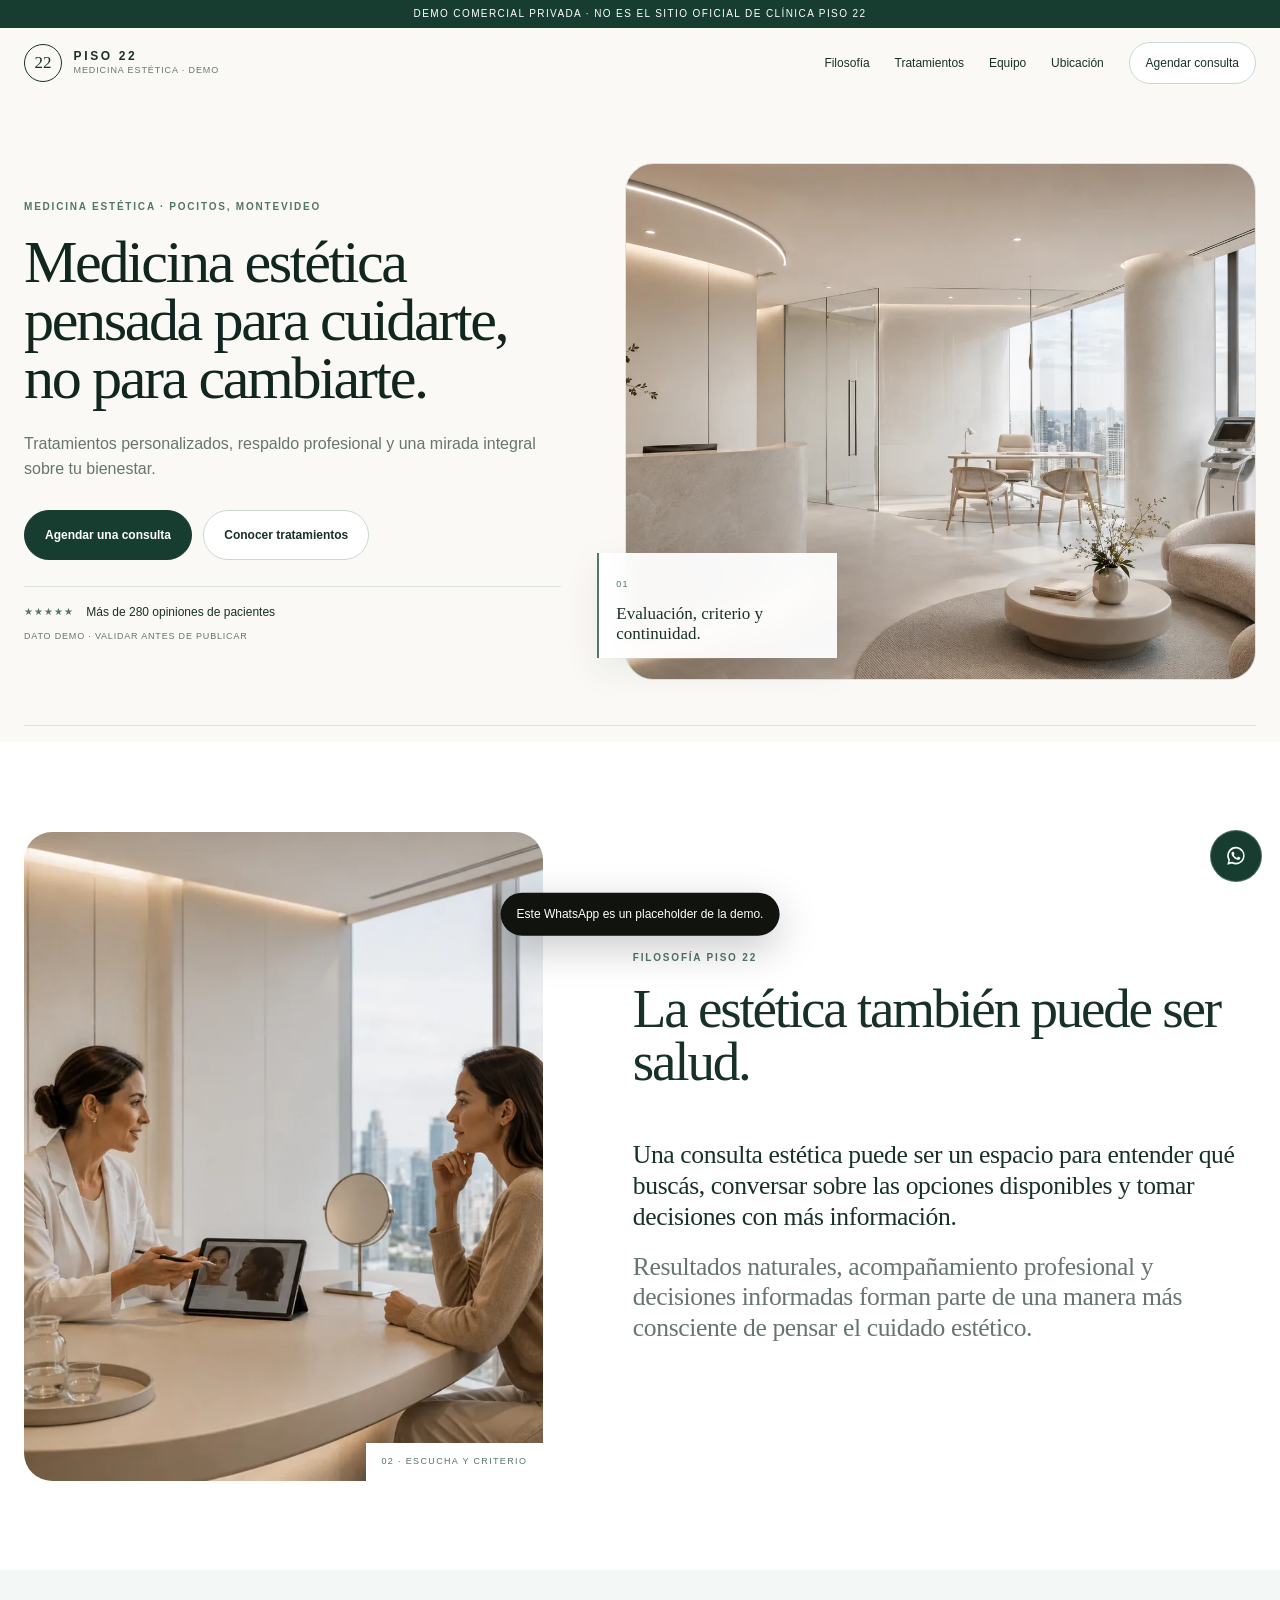
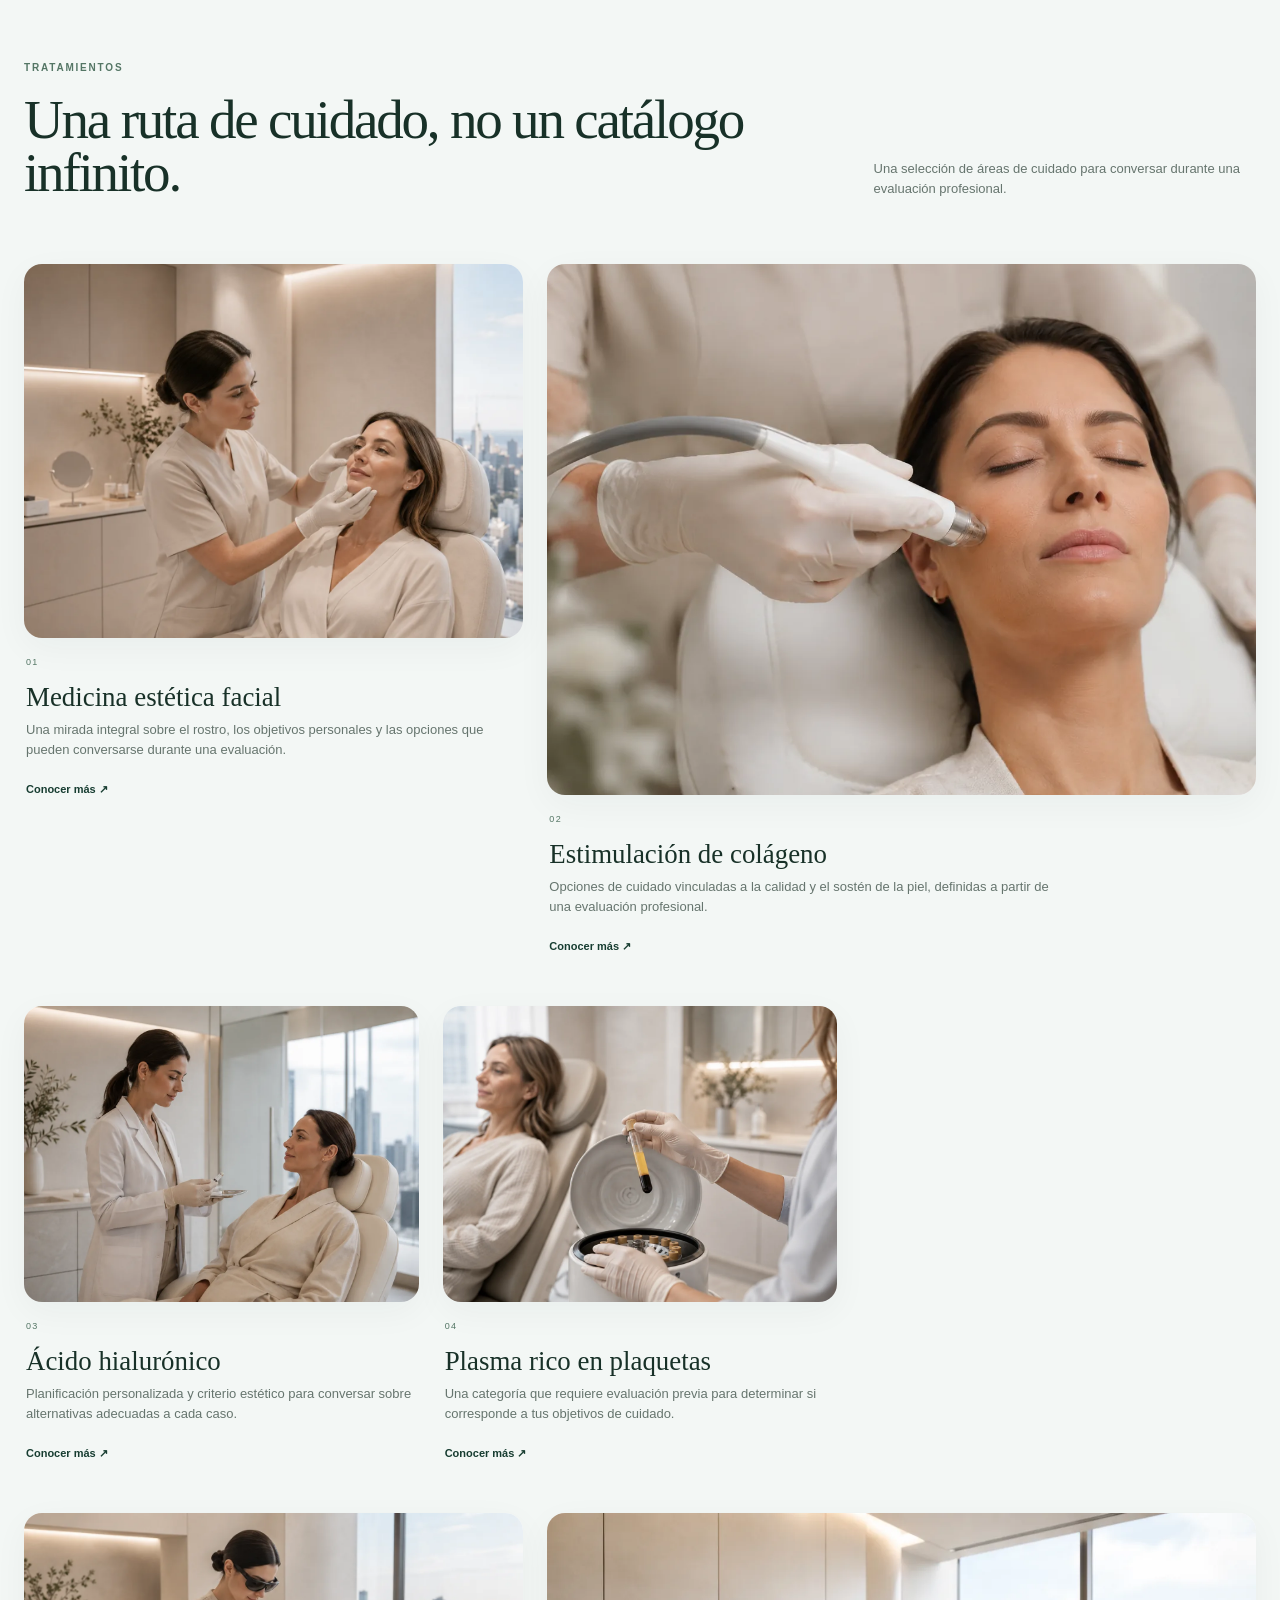
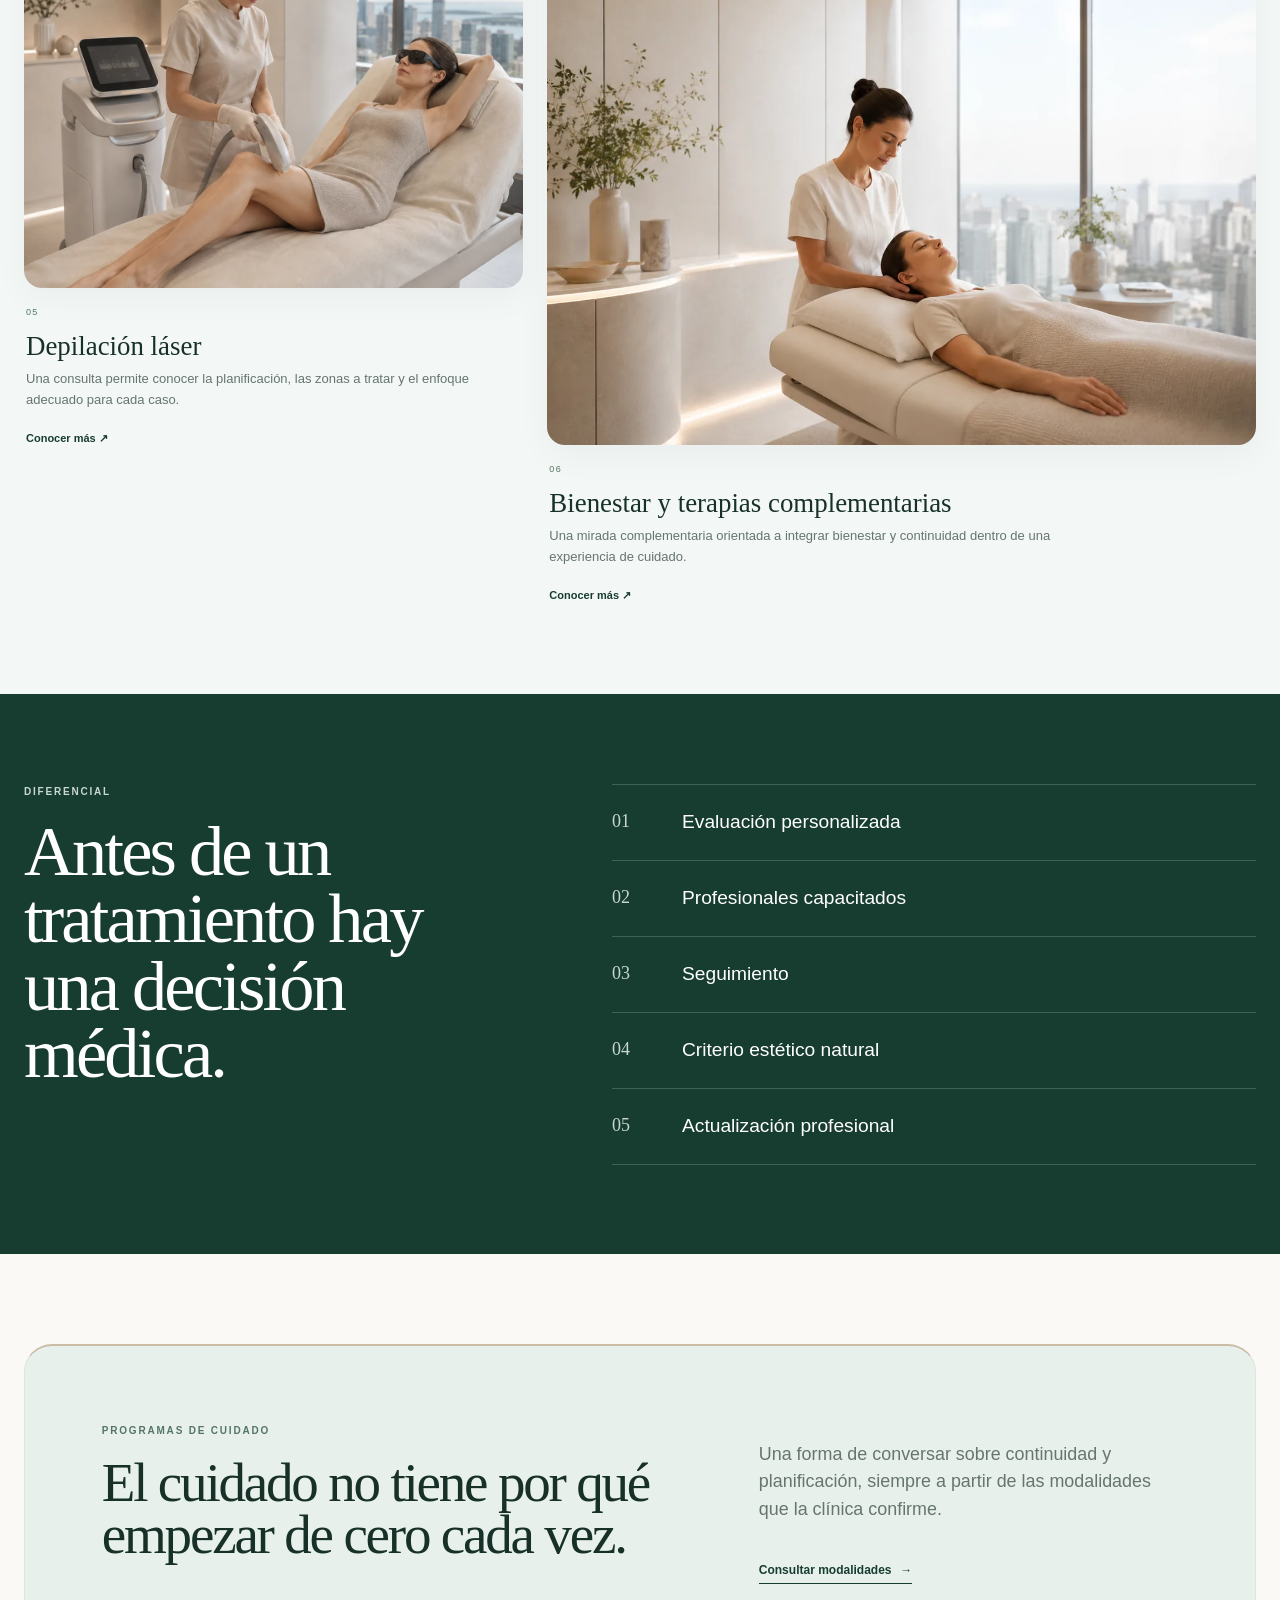
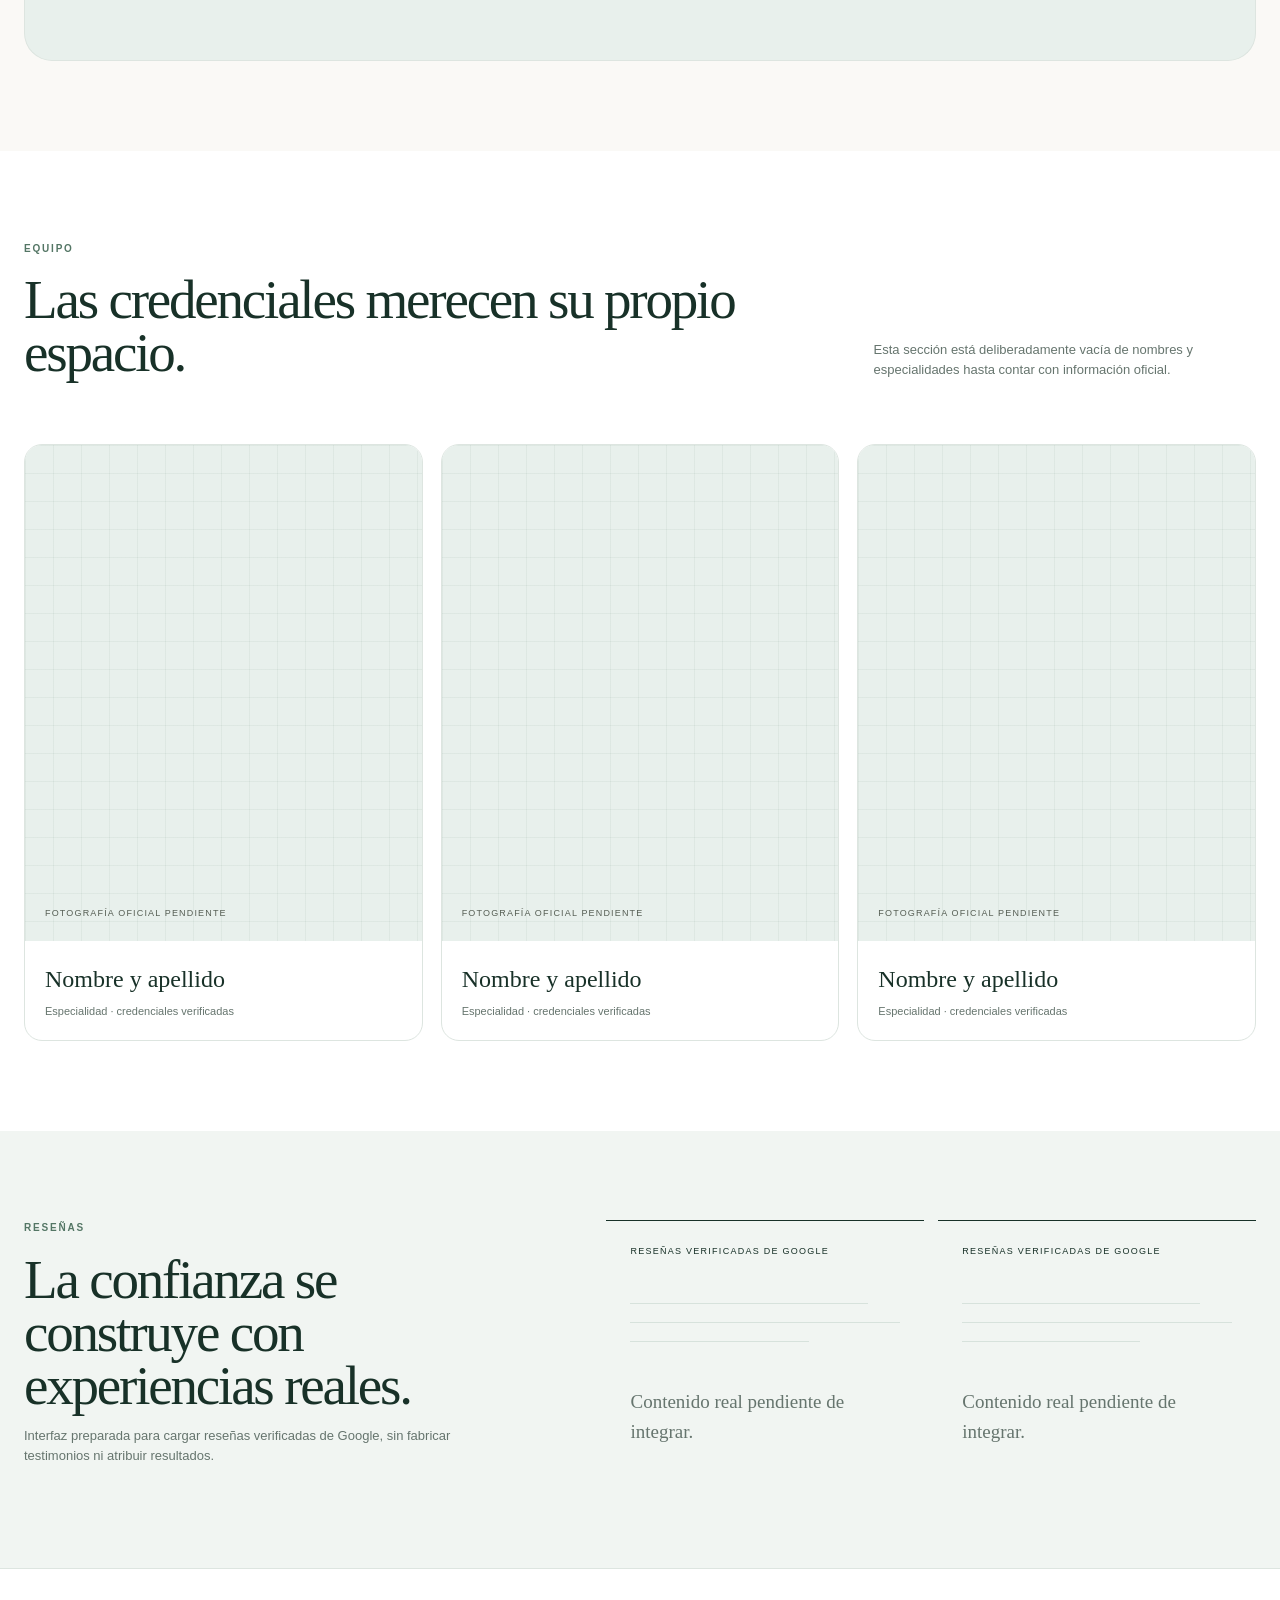
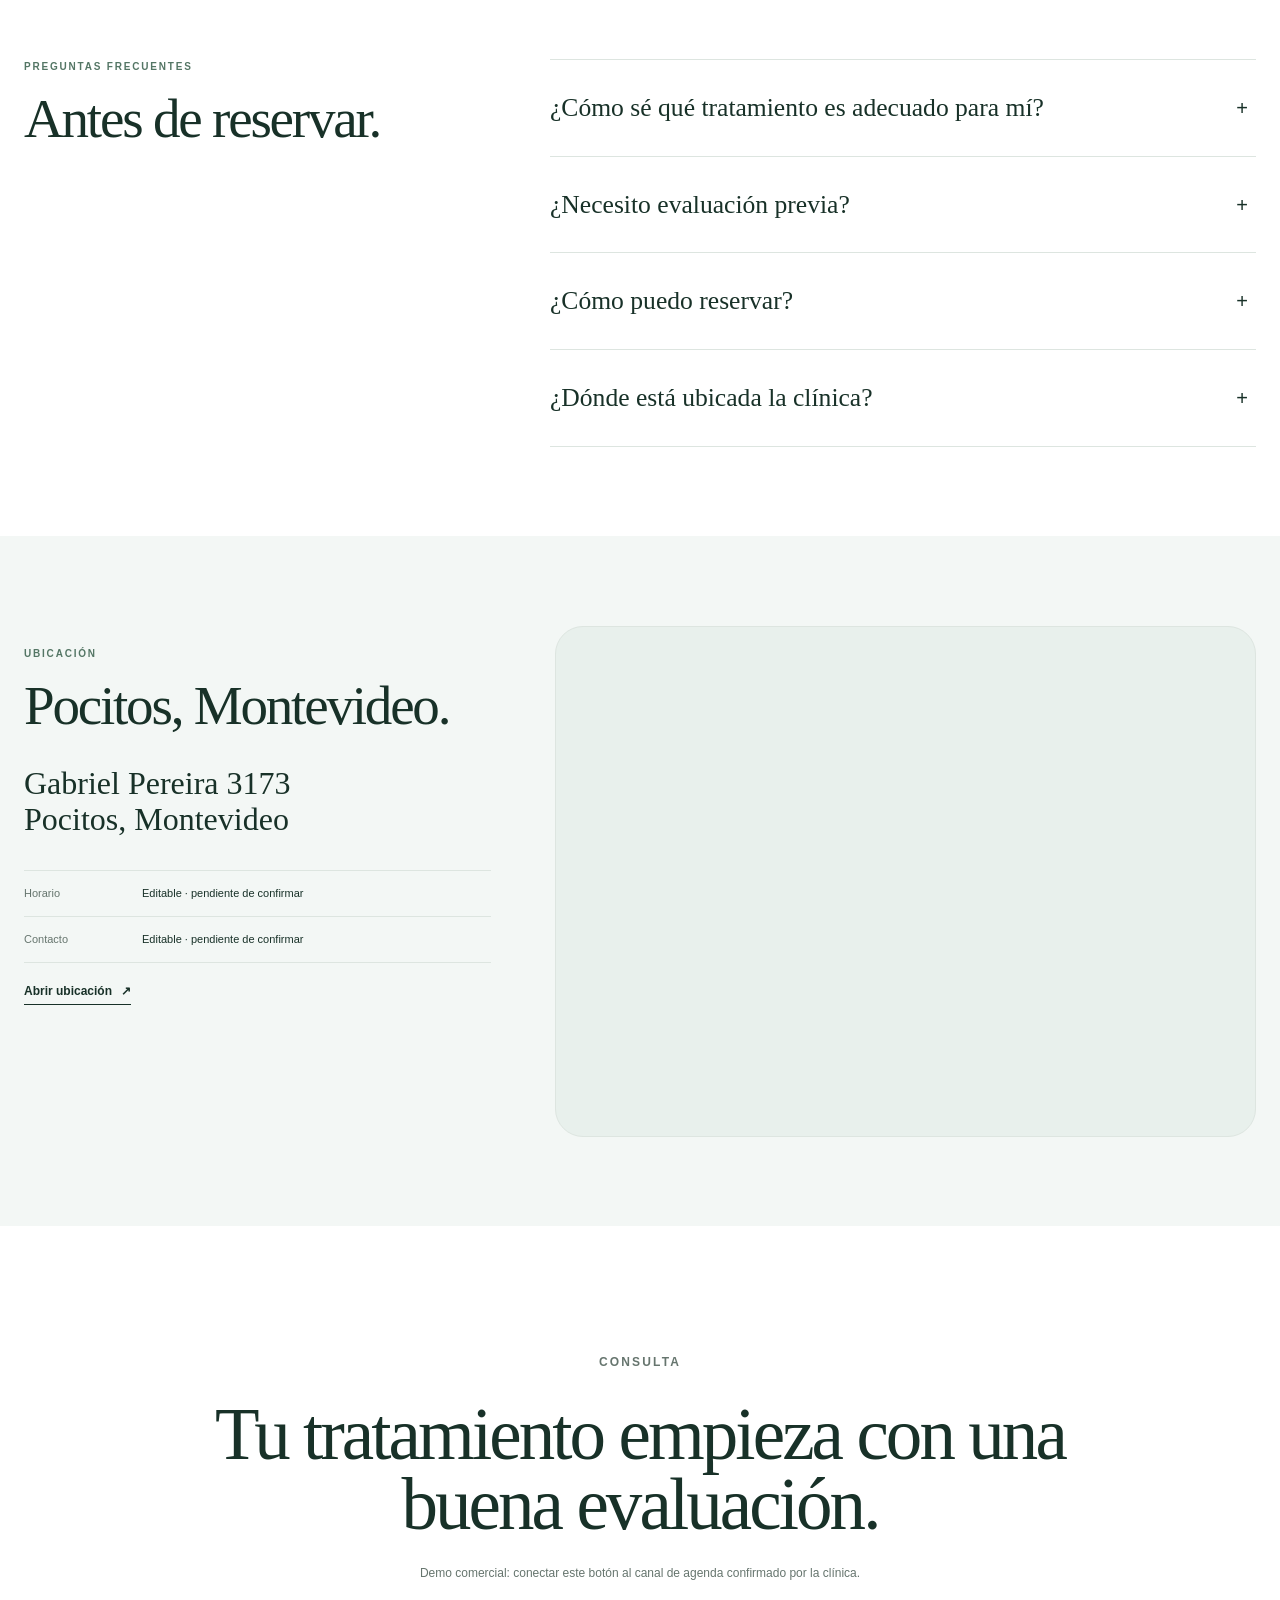
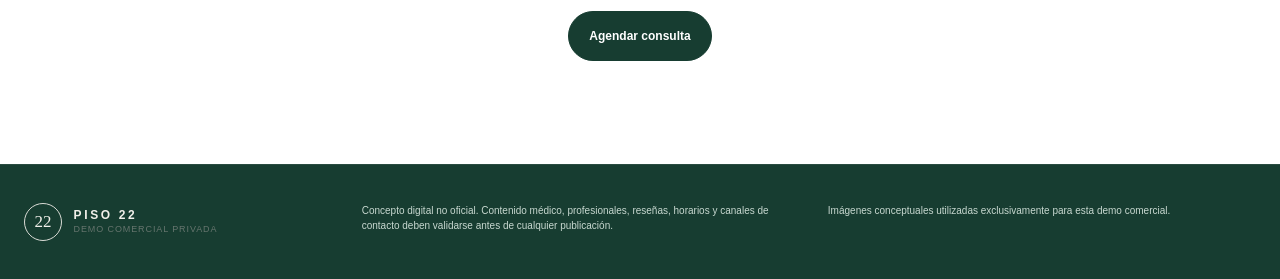
==== commit 06b44275: "Refine light palette and desktop visual rhythm" ====
--- a/clinica-piso22-demo/index.html
+++ b/clinica-piso22-demo/index.html
@@ -3,10 +3,11 @@
 <head>
   <meta charset="utf-8" />
   <meta name="viewport" content="width=device-width, initial-scale=1" />
+  <meta name="color-scheme" content="light only" />
   <meta name="robots" content="noindex,nofollow,noarchive,nosnippet,noimageindex" />
   <meta name="googlebot" content="noindex,nofollow,noarchive,nosnippet,noimageindex" />
   <meta name="referrer" content="strict-origin-when-cross-origin" />
-  <meta name="theme-color" content="#f5f4ef" />
+  <meta name="theme-color" content="#faf9f6" />
   <meta name="description" content="Demo comercial privada para Clínica Piso 22: medicina estética en Pocitos, Montevideo. No es un sitio oficial." />
   <title>Clínica Piso 22 — Demo privada | Medicina estética en Pocitos</title>
   <link rel="stylesheet" href="styles.css" />
--- a/clinica-piso22-demo/styles.css
+++ b/clinica-piso22-demo/styles.css
@@ -1,13 +1,14 @@
-:root{--paper:#f5f3ee;--warm:#fbfaf7;--ink:#121512;--muted:#62675f;--sage:#7b8478;--deep:#182019;--sand:#ded9cd;--line:rgba(18,21,18,.14);--line-light:rgba(251,250,247,.17);--radius-sm:18px;--radius-lg:28px;--space:clamp(4.75rem,9vw,8.75rem);--sans:Inter,ui-sans-serif,-apple-system,BlinkMacSystemFont,"Segoe UI",Helvetica,Arial,sans-serif;--serif:"Iowan Old Style",Baskerville,"Times New Roman",ui-serif,Georgia,serif}
-*{box-sizing:border-box}html{scroll-behavior:smooth;background:var(--paper)}body{margin:0;color:var(--ink);background:var(--paper);font-family:var(--sans);font-size:clamp(1rem,.3vw + .92rem,1.12rem);line-height:1.55;-webkit-font-smoothing:antialiased;overflow-x:hidden}img{display:block;width:100%;height:auto}a{color:inherit}button,input,textarea,select{font:inherit}::selection{background:#d8ded2}.sr-only{position:absolute;width:1px;height:1px;padding:0;margin:-1px;overflow:hidden;clip:rect(0,0,0,0);white-space:nowrap;border:0}.skip-link{position:fixed;top:.5rem;left:.5rem;z-index:200;transform:translateY(-180%);background:var(--ink);color:#fff;padding:.7rem 1rem;border-radius:999px}.skip-link:focus{transform:none}:focus-visible{outline:2px solid var(--sage);outline-offset:4px}.shell{width:min(1280px,calc(100% - 48px));margin-inline:auto}.demo-bar{height:28px;display:grid;place-items:center;padding:0 16px;background:#10120f;color:#f3f2ec;font-size:10px;line-height:1;letter-spacing:.14em;text-transform:uppercase;white-space:nowrap}.demo-mobile{display:none}.site-header{position:sticky;top:0;z-index:100;background:var(--paper);background:color-mix(in srgb,var(--paper) 91%,transparent);-webkit-backdrop-filter:blur(16px);backdrop-filter:blur(16px);border-bottom:1px solid transparent;transition:border-color .25s}.site-header.is-scrolled{border-color:var(--line)}.header-inner{min-height:70px;display:flex;align-items:center;justify-content:space-between;gap:1.4rem}.brand{display:inline-flex;align-items:center;gap:.72rem;text-decoration:none}.brand-mark{display:grid;place-items:center;width:38px;height:38px;border:1px solid currentColor;border-radius:50%;font-family:var(--serif);font-size:17px}.brand-copy{display:grid;line-height:1.06;gap:.2rem}.brand-copy strong{font-size:12px;letter-spacing:.22em}.brand-copy small{color:var(--muted);font-size:9px;letter-spacing:.1em;text-transform:uppercase}.main-nav{display:flex;align-items:center;gap:1.55rem}.main-nav a{text-decoration:none;font-size:12px;color:#383b36}.main-nav a:hover{color:#000}.nav-cta{border:1px solid var(--ink);border-radius:999px;padding:.68rem 1rem}.menu-toggle{display:none;width:44px;height:44px;border:0;background:transparent;border-radius:50%;align-items:center;justify-content:center;flex-direction:column;gap:6px}.menu-toggle span:not(.sr-only){width:20px;height:1px;background:var(--ink)}
-.eyebrow{margin:0 0 1.15rem;font-size:10px;letter-spacing:.18em;text-transform:uppercase;color:var(--sage);font-weight:700}.hero{padding:clamp(3.5rem,6vw,6.75rem) 0 2.25rem}.hero-grid{display:grid;grid-template-columns:minmax(0,44fr) minmax(0,56fr);gap:clamp(2.5rem,5vw,5.5rem);align-items:center}.hero h1,.section h2,.final-cta h2{font-family:var(--serif);font-weight:400;letter-spacing:-.04em;line-height:.96}.hero h1{margin:0;max-width:650px;font-size:clamp(3.6rem,5.45vw,5.9rem)}.hero-subtitle{max-width:560px;margin:1.6rem 0 0;color:#4b5048;font-size:clamp(1rem,1.2vw,1.18rem)}.hero-actions{display:flex;flex-wrap:wrap;gap:.7rem;margin-top:1.8rem}.button{display:inline-flex;justify-content:center;align-items:center;min-height:50px;padding:.82rem 1.25rem;border-radius:999px;text-decoration:none;font-size:12px;font-weight:700;transition:transform .2s,background .2s}.button:hover{transform:translateY(-2px)}.button-dark{background:var(--ink);color:#fff;border:1px solid var(--ink)}.button-ghost{border:1px solid var(--line);background:transparent}.button-light{background:var(--warm);color:var(--ink);border:1px solid var(--warm)}.rating{display:flex;flex-wrap:wrap;gap:.55rem .8rem;align-items:center;margin-top:1.6rem;padding-top:1rem;border-top:1px solid var(--line);font-size:12px}.stars{letter-spacing:.09em;font-size:10px}.rating small{width:100%;color:var(--muted);font-size:9px;text-transform:uppercase;letter-spacing:.09em}.hero-visual{position:relative;min-width:0}.visual-panel-main{overflow:hidden;border-radius:var(--radius-lg);background:#d5d7cf}.visual-panel-main img{aspect-ratio:1.22;object-fit:cover}.floating-note{position:absolute;left:-28px;bottom:22px;width:min(240px,55%);padding:15px 17px;background:rgba(251,250,247,.93);-webkit-backdrop-filter:blur(12px);backdrop-filter:blur(12px);border-left:2px solid var(--sage)}.floating-note p{margin:.55rem 0 0;font-family:var(--serif);font-size:17px;line-height:1.15}.note-index,.card-body>span{font-size:9px;letter-spacing:.15em;color:var(--sage)}.hero-line{width:min(1280px,calc(100% - 48px));height:1px;margin:clamp(3rem,6vw,5rem) auto 0;background:var(--line)}
-.section{padding:var(--space) 0}.section h2{margin:0;font-size:clamp(2.7rem,4.8vw,5.25rem)}.philosophy-grid{display:grid;grid-template-columns:5fr 6fr;gap:clamp(2.5rem,7vw,7.5rem);align-items:center}.philosophy-visual{position:relative}.philosophy-visual img{aspect-ratio:4/5;object-fit:cover;border-radius:var(--radius-lg)}.philosophy-visual span{position:absolute;bottom:0;right:0;padding:12px 16px;background:var(--paper);font-size:9px;letter-spacing:.15em;text-transform:uppercase}.philosophy-copy h2{max-width:650px}.prose-large{margin-top:clamp(2rem,4vw,4rem);max-width:700px}.prose-large p{margin:0 0 1.2rem;font-family:var(--serif);font-size:clamp(1.4rem,2vw,2rem);line-height:1.2;letter-spacing:-.015em;color:#30342e}.prose-large p+p{color:var(--muted)}
-.treatments{background:var(--warm)}.section-top{display:grid;grid-template-columns:1.15fr .55fr;gap:50px;align-items:end;margin-bottom:clamp(2.5rem,5vw,4.5rem)}.section-top>p{margin:0;color:var(--muted);font-size:13px;max-width:410px;justify-self:end}.treatment-grid{display:grid;grid-template-columns:repeat(12,1fr);gap:clamp(2rem,4vw,4.5rem) 24px}.treatment-card{grid-column:span 4;display:flex;flex-direction:column;min-width:0}.treatment-card:nth-child(1),.treatment-card:nth-child(5){grid-column:span 5}.treatment-card:nth-child(2),.treatment-card:nth-child(6){grid-column:span 7}.card-visual{overflow:hidden;border-radius:var(--radius-sm);background:#e3e0d8}.card-visual img{aspect-ratio:4/3;object-fit:cover;transition:transform .55s cubic-bezier(.2,.7,.2,1)}.card-body{padding:18px 2px 0;display:flex;flex-direction:column;flex:1}.card-body h3{margin:.85rem 0 .55rem;font-family:var(--serif);font-size:clamp(1.55rem,2.1vw,2.25rem);line-height:1.02;font-weight:400}.card-body p{margin:0;color:var(--muted);font-size:13px;max-width:520px}.card-body a{margin-top:1.3rem;text-decoration:none;font-size:11px;font-weight:700}.card-body a span{display:inline-block;transition:transform .4s}.treatment-card:hover .card-body a span{transform:translate(3px,-2px)}
-.difference{background:var(--deep);color:var(--warm)}.difference-grid{display:block}.difference-copy{display:grid;grid-template-columns:minmax(280px,5fr) minmax(400px,7fr);column-gap:clamp(3rem,10vw,9rem)}.difference-copy>.eyebrow,.difference-copy>h2{grid-column:1}.difference .eyebrow{color:#aeb7aa}.difference-copy h2{font-size:clamp(3.1rem,5.5vw,6rem)}.principle-list{grid-column:2;grid-row:1/4;border-top:1px solid var(--line-light)}.principle-list div{display:grid;grid-template-columns:70px 1fr;align-items:center;min-height:76px;border-bottom:1px solid var(--line-light)}.principle-list span{font-family:var(--serif);font-size:18px;color:#aeb7aa}.principle-list p{margin:0;font-size:clamp(1rem,1.5vw,1.35rem)}
-.membership{padding-top:var(--space);background:var(--paper)}.membership-card{display:grid;grid-template-columns:1.15fr .85fr;gap:clamp(2.5rem,7vw,7rem);padding:clamp(2.5rem,6vw,6rem);border-radius:var(--radius-lg);background:var(--deep);color:var(--warm)}.membership-card .eyebrow{color:#aeb7aa}.membership-card h2{max-width:750px}.membership-card>div:last-child{align-self:end}.membership-card>div:last-child p{color:#bcc2b8;max-width:500px}.text-link{display:inline-flex;gap:.55rem;align-items:center;margin-top:1.2rem;text-decoration:none;font-size:12px;font-weight:700;border-bottom:1px solid currentColor;padding-bottom:3px}
-.team{background:var(--paper)}.team-grid{display:grid;grid-template-columns:repeat(3,1fr);gap:18px}.team-placeholder{border:1px solid var(--line);border-radius:var(--radius-sm);overflow:hidden;background:var(--warm)}.portrait-placeholder{aspect-ratio:4/5;display:flex;align-items:flex-end;padding:20px;background-color:#dde0d8;background-image:linear-gradient(rgba(255,255,255,.16) 1px,transparent 1px),linear-gradient(90deg,rgba(255,255,255,.16) 1px,transparent 1px);background-size:28px 28px}.team-placeholder>div:last-child{padding:20px}.team-placeholder span{font-size:9px;letter-spacing:.13em;text-transform:uppercase;color:#565e54}.team-placeholder h3{margin:0 0 .3rem;font-family:var(--serif);font-weight:400;font-size:24px}.team-placeholder p{margin:0;color:var(--muted);font-size:11px}.reviews{background:#ebe9e2}.reviews-grid{display:grid;grid-template-columns:.85fr 1.15fr;gap:clamp(3rem,8vw,8rem)}.reviews-heading p:last-child{max-width:500px;color:var(--muted);font-size:13px}.review-placeholders{display:grid;grid-template-columns:repeat(2,1fr);gap:14px;align-content:start}.review-card{min-height:250px;padding:24px;border-top:1px solid var(--ink);display:flex;flex-direction:column}.review-card>span{font-size:9px;text-transform:uppercase;letter-spacing:.14em}.review-card i{display:block;height:1px;background:#c7c5bd;margin-top:18px}.review-card i:nth-of-type(1){width:88%;margin-top:44px}.review-card i:nth-of-type(2){width:100%}.review-card i:nth-of-type(3){width:66%}.review-card p{margin:auto 0 0;font-family:var(--serif);font-size:19px;color:var(--muted)}
-.faq{border-top:1px solid var(--line)}.faq-grid{display:grid;grid-template-columns:.75fr 1.25fr;gap:clamp(3rem,8vw,8rem);align-items:start}.accordion details{border-top:1px solid var(--line)}.accordion details:last-child{border-bottom:1px solid var(--line)}.accordion summary{list-style:none;cursor:pointer;padding:28px 44px 28px 0;position:relative;font-family:var(--serif);font-size:clamp(1.25rem,2vw,1.7rem)}.accordion summary::-webkit-details-marker{display:none}.accordion summary::after{content:"+";position:absolute;right:8px;top:50%;transform:translateY(-50%);font-family:var(--sans);font-size:20px;font-weight:300}.accordion details[open] summary::after{content:"−"}.accordion details p{margin:0;padding:0 46px 28px 0;color:var(--muted);max-width:650px;font-size:14px}.location{background:var(--warm)}.location-grid{display:grid;grid-template-columns:2fr 3fr;gap:clamp(2rem,5vw,5rem);align-items:stretch}.location-info{padding:20px 0}.location-info address{margin:2rem 0;font-family:var(--serif);font-size:clamp(1.5rem,2.5vw,2.4rem);font-style:normal;line-height:1.15}.location-info dl{margin:0;border-top:1px solid var(--line)}.location-info dl div{display:grid;grid-template-columns:100px 1fr;gap:18px;padding:14px 0;border-bottom:1px solid var(--line);font-size:11px}.location-info dt{color:var(--muted)}.location-info dd{margin:0}.map-frame{min-height:500px;border:1px solid var(--line);border-radius:var(--radius-lg);overflow:hidden;background:#d5d7d0}.map-frame iframe{width:100%;height:100%;min-height:500px;border:0;filter:grayscale(1) contrast(.88) brightness(1.03)}
-.final-cta{padding:clamp(6rem,12vw,10rem) 0;background:var(--paper);text-align:center}.final-cta-inner{max-width:980px}.final-cta h2{margin:0 auto;max-width:920px;font-size:clamp(3.2rem,6.5vw,7rem)}.final-cta p{margin:1.5rem auto 1.8rem;color:var(--muted);font-size:12px;max-width:520px}.final-cta .button-light{background:var(--ink);color:#fff;border-color:var(--ink)}.site-footer{padding:38px 0;background:#11130f;color:#aeb3aa;border-top:1px solid rgba(255,255,255,.08)}.footer-grid{display:grid;grid-template-columns:.7fr 1fr 1fr;gap:38px;align-items:start}.footer-brand{color:#f1f0ea}.footer-brand .brand-mark{border-color:#d9dbd5}.site-footer p{margin:0;font-size:10px}.whatsapp-float{position:fixed;right:18px;bottom:18px;z-index:90;width:52px;height:52px;border-radius:50%;display:grid;place-items:center;background:var(--deep);color:#fff;border:1px solid rgba(255,255,255,.25);transition:transform .2s}.whatsapp-float:hover{transform:translateY(-3px)}.whatsapp-float svg{width:22px;fill:currentColor}.toast{position:fixed;left:50%;bottom:24px;z-index:150;transform:translate(-50%,140%);background:#11130f;color:#fff;padding:12px 16px;border-radius:999px;font-size:12px;transition:transform .25s;box-shadow:0 12px 40px rgba(0,0,0,.22)}.toast.is-visible{transform:translate(-50%,0)}.reveal{opacity:0;transform:translateY(16px);transition:opacity .7s ease,transform .7s cubic-bezier(.2,.7,.2,1)}.reveal.revealed{opacity:1;transform:none}.reveal-delay{transition-delay:.08s}
+:root{color-scheme:only light;--paper:#faf9f6;--surface:#fff;--surface-soft:#f1f5f2;--warm:#fff;--ink:#183128;--ink-strong:#10261f;--muted:#66756e;--sage:#547665;--sage-soft:#e8f0ec;--sage-pale:#f3f7f5;--deep:#173d31;--champagne:#cbbda5;--line:#dde5e0;--line-strong:#cbd8d1;--line-light:rgba(255,255,255,.18);--radius-sm:18px;--radius-lg:28px;--space:clamp(4.5rem,7vw,7rem);--sans:Inter,ui-sans-serif,-apple-system,BlinkMacSystemFont,"Segoe UI",Helvetica,Arial,sans-serif;--serif:"Iowan Old Style",Baskerville,"Times New Roman",ui-serif,Georgia,serif}
+@media(prefers-color-scheme:dark){:root{color-scheme:only light;--paper:#faf9f6;--surface:#fff;--surface-soft:#f1f5f2;--warm:#fff;--ink:#183128;--ink-strong:#10261f;--muted:#66756e;--sage:#547665;--sage-soft:#e8f0ec;--sage-pale:#f3f7f5;--deep:#173d31;--champagne:#cbbda5;--line:#dde5e0;--line-strong:#cbd8d1;--line-light:rgba(255,255,255,.18)}}
+*{box-sizing:border-box}html{scroll-behavior:smooth;background:var(--paper);color:var(--ink)}body{margin:0;color:var(--ink);background:var(--paper);font-family:var(--sans);font-size:clamp(1rem,.3vw + .92rem,1.12rem);line-height:1.55;-webkit-font-smoothing:antialiased;overflow-x:hidden}img{display:block;width:100%;height:auto}a{color:inherit}button,input,textarea,select{font:inherit}::selection{background:#d8ded2}.sr-only{position:absolute;width:1px;height:1px;padding:0;margin:-1px;overflow:hidden;clip:rect(0,0,0,0);white-space:nowrap;border:0}.skip-link{position:fixed;top:.5rem;left:.5rem;z-index:200;transform:translateY(-180%);background:var(--ink);color:#fff;padding:.7rem 1rem;border-radius:999px}.skip-link:focus{transform:none}:focus-visible{outline:2px solid var(--sage);outline-offset:4px}.shell{width:min(1280px,calc(100% - 48px));margin-inline:auto}.demo-bar{height:28px;display:grid;place-items:center;padding:0 16px;background:var(--deep);color:#fff;font-size:10px;line-height:1;letter-spacing:.14em;text-transform:uppercase;white-space:nowrap}.demo-mobile{display:none}.site-header{position:sticky;top:0;z-index:100;background:rgba(250,249,246,.92);-webkit-backdrop-filter:blur(16px);backdrop-filter:blur(16px);border-bottom:1px solid transparent;transition:border-color .25s}.site-header.is-scrolled{border-color:var(--line)}.header-inner{min-height:70px;display:flex;align-items:center;justify-content:space-between;gap:1.4rem}.brand{display:inline-flex;align-items:center;gap:.72rem;text-decoration:none}.brand-mark{display:grid;place-items:center;width:38px;height:38px;border:1px solid currentColor;border-radius:50%;font-family:var(--serif);font-size:17px}.brand-copy{display:grid;line-height:1.06;gap:.2rem}.brand-copy strong{font-size:12px;letter-spacing:.22em}.brand-copy small{color:var(--muted);font-size:9px;letter-spacing:.1em;text-transform:uppercase}.main-nav{display:flex;align-items:center;gap:1.55rem}.main-nav a{text-decoration:none;font-size:12px;color:var(--ink)}.main-nav a:hover{color:var(--deep)}.nav-cta{border:1px solid var(--line-strong);background:var(--surface);border-radius:999px;padding:.68rem 1rem}.nav-cta:hover{background:var(--sage-soft)}.menu-toggle{display:none;width:44px;height:44px;border:0;background:transparent;border-radius:50%;align-items:center;justify-content:center;flex-direction:column;gap:6px}.menu-toggle span:not(.sr-only){width:20px;height:1px;background:var(--ink)}
+.eyebrow{margin:0 0 1.15rem;font-size:10px;letter-spacing:.18em;text-transform:uppercase;color:var(--sage);font-weight:700}.hero{padding:clamp(3.25rem,5vw,5.5rem) 0 1rem;background:var(--paper)}.hero-grid{display:grid;grid-template-columns:minmax(0,46fr) minmax(0,54fr);gap:clamp(2.5rem,5vw,5.5rem);align-items:center}.hero h1,.section h2,.final-cta h2{font-family:var(--serif);font-weight:400;letter-spacing:-.04em;line-height:.96}.hero h1{margin:0;max-width:680px;color:var(--ink-strong);font-size:clamp(3.5rem,4.7vw,5rem)}.hero-subtitle{max-width:560px;margin:1.6rem 0 0;color:var(--muted);font-size:clamp(1rem,1.2vw,1.18rem)}.hero-actions{display:flex;flex-wrap:wrap;gap:.7rem;margin-top:1.8rem}.button{display:inline-flex;justify-content:center;align-items:center;min-height:50px;padding:.82rem 1.25rem;border-radius:999px;text-decoration:none;font-size:12px;font-weight:700;transition:transform .2s,background .2s}.button:hover{transform:translateY(-2px)}.button-dark{background:var(--deep);color:#fff;border:1px solid var(--deep)}.button-dark:hover{background:#20503f}.button-ghost{border:1px solid var(--line-strong);background:var(--surface);color:var(--ink)}.button-ghost:hover{background:var(--sage-soft)}.button-light{background:var(--warm);color:var(--ink);border:1px solid var(--warm)}.rating{display:flex;flex-wrap:wrap;gap:.55rem .8rem;align-items:center;margin-top:1.6rem;padding-top:1rem;border-top:1px solid var(--line);font-size:12px}.stars{letter-spacing:.09em;font-size:10px;color:var(--sage)}.rating small{width:100%;color:var(--muted);font-size:9px;text-transform:uppercase;letter-spacing:.09em}.hero-visual{position:relative;min-width:0}.visual-panel-main{overflow:hidden;border-radius:var(--radius-lg);background:var(--surface);border:1px solid var(--line)}.visual-panel-main img{aspect-ratio:1.22;object-fit:cover}.floating-note{position:absolute;left:-28px;bottom:22px;width:min(240px,55%);padding:15px 17px;background:rgba(255,255,255,.94);color:var(--ink);-webkit-backdrop-filter:blur(12px);backdrop-filter:blur(12px);border-left:2px solid var(--sage);box-shadow:0 12px 35px rgba(24,49,40,.08)}.floating-note p{margin:.55rem 0 0;font-family:var(--serif);font-size:17px;line-height:1.15}.note-index,.card-body>span{font-size:9px;letter-spacing:.15em;color:var(--sage)}.hero-line{width:min(1280px,calc(100% - 48px));height:1px;margin:clamp(2rem,3.5vw,3.25rem) auto 0;background:var(--line)}
+.section{padding:var(--space) 0}.section h2{margin:0;color:var(--ink);font-size:clamp(2.7rem,4.3vw,4.7rem)}.philosophy-grid{display:grid;grid-template-columns:5fr 6fr;gap:clamp(2.5rem,7vw,7.5rem);align-items:center}.philosophy-visual{position:relative}.philosophy-visual img{aspect-ratio:4/5;object-fit:cover;border-radius:var(--radius-lg)}.philosophy-visual span{position:absolute;bottom:0;right:0;padding:12px 16px;background:var(--surface);color:var(--sage);font-size:9px;letter-spacing:.15em;text-transform:uppercase}.philosophy-copy h2{max-width:650px}.prose-large{margin-top:clamp(2rem,4vw,4rem);max-width:700px}.prose-large p{margin:0 0 1.2rem;font-family:var(--serif);font-size:clamp(1.4rem,2vw,2rem);line-height:1.2;letter-spacing:-.015em;color:var(--ink)}.prose-large p+p{color:var(--muted)}
+.philosophy{background:var(--surface)}.treatments{background:var(--sage-pale)}.section-top{display:grid;grid-template-columns:1.15fr .55fr;gap:50px;align-items:end;margin-bottom:clamp(2.5rem,5vw,4.5rem)}.section-top>p{margin:0;color:var(--muted);font-size:13px;max-width:410px;justify-self:end}.treatment-grid{display:grid;grid-template-columns:repeat(12,1fr);gap:clamp(2rem,4vw,4.5rem) 24px}.treatment-card{grid-column:span 4;display:flex;flex-direction:column;min-width:0}.treatment-card:nth-child(1),.treatment-card:nth-child(5){grid-column:span 5}.treatment-card:nth-child(2),.treatment-card:nth-child(6){grid-column:span 7}.card-visual{overflow:hidden;border-radius:var(--radius-sm);background:var(--surface);box-shadow:0 10px 35px rgba(24,49,40,.045)}.card-visual img{aspect-ratio:4/3;object-fit:cover;transition:transform .55s cubic-bezier(.2,.7,.2,1)}.card-body{padding:18px 2px 0;display:flex;flex-direction:column;flex:1}.card-body h3{color:var(--ink);margin:.85rem 0 .55rem;font-family:var(--serif);font-size:clamp(1.55rem,2.1vw,2.25rem);line-height:1.02;font-weight:400}.card-body p{margin:0;color:var(--muted);font-size:13px;max-width:520px}.card-body a{color:var(--deep);margin-top:1.3rem;text-decoration:none;font-size:11px;font-weight:700}.card-body a span{display:inline-block;transition:transform .4s}.treatment-card:hover .card-body a span{transform:translate(3px,-2px)}
+.difference{background:var(--deep);color:#fff}.difference-grid{display:block}.difference-copy{display:grid;grid-template-columns:minmax(280px,5fr) minmax(400px,7fr);column-gap:clamp(3rem,10vw,9rem)}.difference-copy>.eyebrow,.difference-copy>h2{grid-column:1}.difference .eyebrow{color:#c8d8d0}.difference-copy h2{color:#fff;font-size:clamp(3.1rem,5.5vw,6rem)}.principle-list{grid-column:2;grid-row:1/4;border-top:1px solid var(--line-light)}.principle-list div{display:grid;grid-template-columns:70px 1fr;align-items:center;min-height:76px;border-bottom:1px solid var(--line-light)}.principle-list span{font-family:var(--serif);font-size:18px;color:#c8d8d0}.principle-list p{margin:0;font-size:clamp(1rem,1.5vw,1.35rem)}
+.membership{padding-top:var(--space);background:var(--paper)}.membership-card{display:grid;grid-template-columns:1.15fr .85fr;gap:clamp(2.5rem,7vw,7rem);padding:clamp(2.5rem,6vw,6rem);border-radius:var(--radius-lg);background:var(--sage-soft);color:var(--ink);border:1px solid var(--line);border-top:2px solid var(--champagne)}.membership-card .eyebrow{color:var(--sage)}.membership-card h2{max-width:750px}.membership-card>div:last-child{align-self:end}.membership-card>div:last-child p{color:var(--muted);max-width:500px}.membership-card .text-link{color:var(--deep)}.text-link{display:inline-flex;gap:.55rem;align-items:center;margin-top:1.2rem;text-decoration:none;font-size:12px;font-weight:700;border-bottom:1px solid currentColor;padding-bottom:3px}
+.team{background:var(--surface)}.team-grid{display:grid;grid-template-columns:repeat(3,1fr);gap:18px}.team-placeholder{border:1px solid var(--line);border-radius:var(--radius-sm);overflow:hidden;background:var(--surface)}.portrait-placeholder{aspect-ratio:4/5;display:flex;align-items:flex-end;padding:20px;background-color:var(--sage-soft);background-image:linear-gradient(rgba(100,138,120,.08) 1px,transparent 1px),linear-gradient(90deg,rgba(100,138,120,.08) 1px,transparent 1px);background-size:28px 28px}.team-placeholder>div:last-child{padding:20px}.team-placeholder span{font-size:9px;letter-spacing:.13em;text-transform:uppercase;color:#565e54}.team-placeholder h3{margin:0 0 .3rem;font-family:var(--serif);font-weight:400;font-size:24px}.team-placeholder p{margin:0;color:var(--muted);font-size:11px}.reviews{background:var(--surface-soft)}.reviews-grid{display:grid;grid-template-columns:.85fr 1.15fr;gap:clamp(3rem,8vw,8rem)}.reviews-heading p:last-child{max-width:500px;color:var(--muted);font-size:13px}.review-placeholders{display:grid;grid-template-columns:repeat(2,1fr);gap:14px;align-content:start}.review-card{min-height:250px;padding:24px;border-top:1px solid var(--ink);display:flex;flex-direction:column}.review-card>span{font-size:9px;text-transform:uppercase;letter-spacing:.14em}.review-card i{display:block;height:1px;background:#d7e2dc;margin-top:18px}.review-card i:nth-of-type(1){width:88%;margin-top:44px}.review-card i:nth-of-type(2){width:100%}.review-card i:nth-of-type(3){width:66%}.review-card p{margin:auto 0 0;font-family:var(--serif);font-size:19px;color:var(--muted)}
+.faq{background:var(--surface);border-top:1px solid var(--line)}.faq-grid{display:grid;grid-template-columns:.75fr 1.25fr;gap:clamp(3rem,8vw,8rem);align-items:start}.accordion details{border-top:1px solid var(--line)}.accordion details:last-child{border-bottom:1px solid var(--line)}.accordion summary{list-style:none;cursor:pointer;padding:28px 44px 28px 0;position:relative;font-family:var(--serif);font-size:clamp(1.25rem,2vw,1.7rem)}.accordion summary:hover{color:var(--deep)}.accordion summary::-webkit-details-marker{display:none}.accordion summary::after{content:"+";position:absolute;right:8px;top:50%;transform:translateY(-50%);font-family:var(--sans);font-size:20px;font-weight:300}.accordion details[open] summary::after{content:"−"}.accordion details p{margin:0;padding:0 46px 28px 0;color:var(--muted);max-width:650px;font-size:14px}.location{background:var(--sage-pale)}.location-grid{display:grid;grid-template-columns:2fr 3fr;gap:clamp(2rem,5vw,5rem);align-items:stretch}.location-info{padding:20px 0}.location-info address{margin:2rem 0;font-family:var(--serif);font-size:clamp(1.5rem,2.5vw,2.4rem);font-style:normal;line-height:1.15}.location-info dl{margin:0;border-top:1px solid var(--line)}.location-info dl div{display:grid;grid-template-columns:100px 1fr;gap:18px;padding:14px 0;border-bottom:1px solid var(--line);font-size:11px}.location-info dt{color:var(--muted)}.location-info dd{margin:0}.map-frame{min-height:500px;border:1px solid var(--line);border-radius:var(--radius-lg);overflow:hidden;background:var(--sage-soft)}.map-frame iframe{width:100%;height:100%;min-height:500px;border:0;filter:saturate(.75) contrast(.95) brightness(1.02)}
+.final-cta{padding:clamp(5rem,8vw,7.5rem) 0;background:var(--surface);text-align:center}.final-cta-inner{max-width:980px}.final-cta h2{margin:0 auto;max-width:920px;font-size:clamp(3.2rem,5.7vw,6.25rem)}.final-cta p{margin:1.5rem auto 1.8rem;color:var(--muted);font-size:12px;max-width:520px}.final-cta .button-light{background:var(--deep);color:#fff;border-color:var(--deep)}.final-cta .button-light:hover{background:#20503f}.site-footer{padding:38px 0;background:var(--deep);color:#c8d8d0;border-top:1px solid rgba(255,255,255,.08)}.footer-grid{display:grid;grid-template-columns:.7fr 1fr 1fr;gap:38px;align-items:start}.footer-brand{color:#f1f0ea}.footer-brand .brand-mark{border-color:#d9dbd5}.site-footer p{margin:0;font-size:10px}.whatsapp-float{position:fixed;right:18px;bottom:18px;z-index:90;width:52px;height:52px;border-radius:50%;display:grid;place-items:center;background:var(--deep);color:#fff;border:1px solid rgba(255,255,255,.25);transition:transform .2s}.whatsapp-float:hover{transform:translateY(-3px)}.whatsapp-float svg{width:22px;fill:currentColor}.toast{position:fixed;left:50%;bottom:24px;z-index:150;transform:translate(-50%,140%);background:#11130f;color:#fff;padding:12px 16px;border-radius:999px;font-size:12px;transition:transform .25s;box-shadow:0 12px 40px rgba(0,0,0,.22)}.toast.is-visible{transform:translate(-50%,0)}.reveal{opacity:0;transform:translateY(16px);transition:opacity .7s ease,transform .7s cubic-bezier(.2,.7,.2,1)}.reveal.revealed{opacity:1;transform:none}.reveal-delay{transition-delay:.08s}
 @media (hover:hover) and (pointer:fine){.treatment-card:hover .card-visual img,.philosophy-visual:hover img,.hero-visual:hover img{transform:scale(1.015)}.philosophy-visual img,.hero-visual img{transition:transform .55s cubic-bezier(.2,.7,.2,1)}}
 @media(max-width:900px){.shell{width:min(100% - 32px,1280px)}.menu-toggle{display:flex}.main-nav{position:absolute;top:100%;left:0;right:0;background:var(--paper);padding:15px 16px 20px;border-bottom:1px solid var(--line);display:grid;gap:0;transform-origin:top;transform:scaleY(.96);opacity:0;pointer-events:none;transition:.18s}.main-nav.is-open{opacity:1;transform:scaleY(1);pointer-events:auto}.main-nav a{padding:13px 4px;border-bottom:1px solid var(--line)}.main-nav .nav-cta{border:0;border-bottom:1px solid var(--line);border-radius:0}.hero-grid,.philosophy-grid,.membership-card,.reviews-grid,.faq-grid,.location-grid{grid-template-columns:1fr}.hero{padding-top:3.25rem}.hero h1{font-size:clamp(3.3rem,9vw,5.5rem)}.hero-visual{margin-top:8px}.visual-panel-main img{aspect-ratio:1.35}.floating-note{left:14px;bottom:14px}.philosophy-visual{order:2}.philosophy-copy{order:1}.philosophy-visual img{aspect-ratio:4/3}.section-top{grid-template-columns:1fr;gap:20px}.section-top>p{justify-self:start}.treatment-card,.treatment-card:nth-child(n){grid-column:span 6}.difference-copy{grid-template-columns:1fr}.principle-list{grid-column:1;grid-row:auto;margin-top:2.5rem}.team-grid{grid-template-columns:repeat(3,1fr)}.map-frame,.map-frame iframe{min-height:400px}.footer-grid{grid-template-columns:1fr}}
 @media(max-width:700px){.demo-bar{height:27px;font-size:9px;letter-spacing:.12em}.demo-desktop{display:none}.demo-mobile{display:inline}.shell{width:min(100% - 24px,1280px)}.header-inner{min-height:64px}.brand-copy small{display:none}.hero{padding-top:2.5rem}.hero-grid{gap:1.6rem}.hero h1{font-size:clamp(3rem,14vw,4.35rem);line-height:.94}.hero-subtitle{margin-top:1.25rem}.hero-actions{margin-top:1.4rem}.button{width:100%}.rating{margin-top:1.3rem}.visual-panel-main{border-radius:20px}.visual-panel-main img{aspect-ratio:4/3}.floating-note{width:auto;right:12px;left:12px;bottom:12px;padding:11px 13px}.floating-note p{font-size:15px}.hero-line{width:calc(100% - 24px);margin-top:2.5rem}.section{padding:4.75rem 0}.section h2{font-size:clamp(2.65rem,12vw,4rem)}.philosophy-grid{gap:2.2rem}.philosophy-visual img{border-radius:20px}.prose-large{margin-top:2rem}.prose-large p{font-size:1.45rem}.treatment-grid{display:block}.treatment-card{margin-bottom:3.5rem}.card-body{padding-top:16px}.card-body h3{font-size:1.85rem}.difference-copy h2{font-size:clamp(3rem,13vw,4.4rem)}.principle-list div{grid-template-columns:50px 1fr;min-height:67px}.membership-card{padding:32px 22px;gap:2rem;border-radius:20px}.team-grid,.review-placeholders{grid-template-columns:1fr}.team-placeholder{max-width:430px}.review-card{min-height:220px}.map-frame,.map-frame iframe{min-height:360px}.final-cta h2{font-size:clamp(3rem,14vw,5rem)}.whatsapp-float{width:48px;height:48px;right:12px;bottom:12px}.toast{max-width:calc(100% - 24px);width:max-content;text-align:center}}
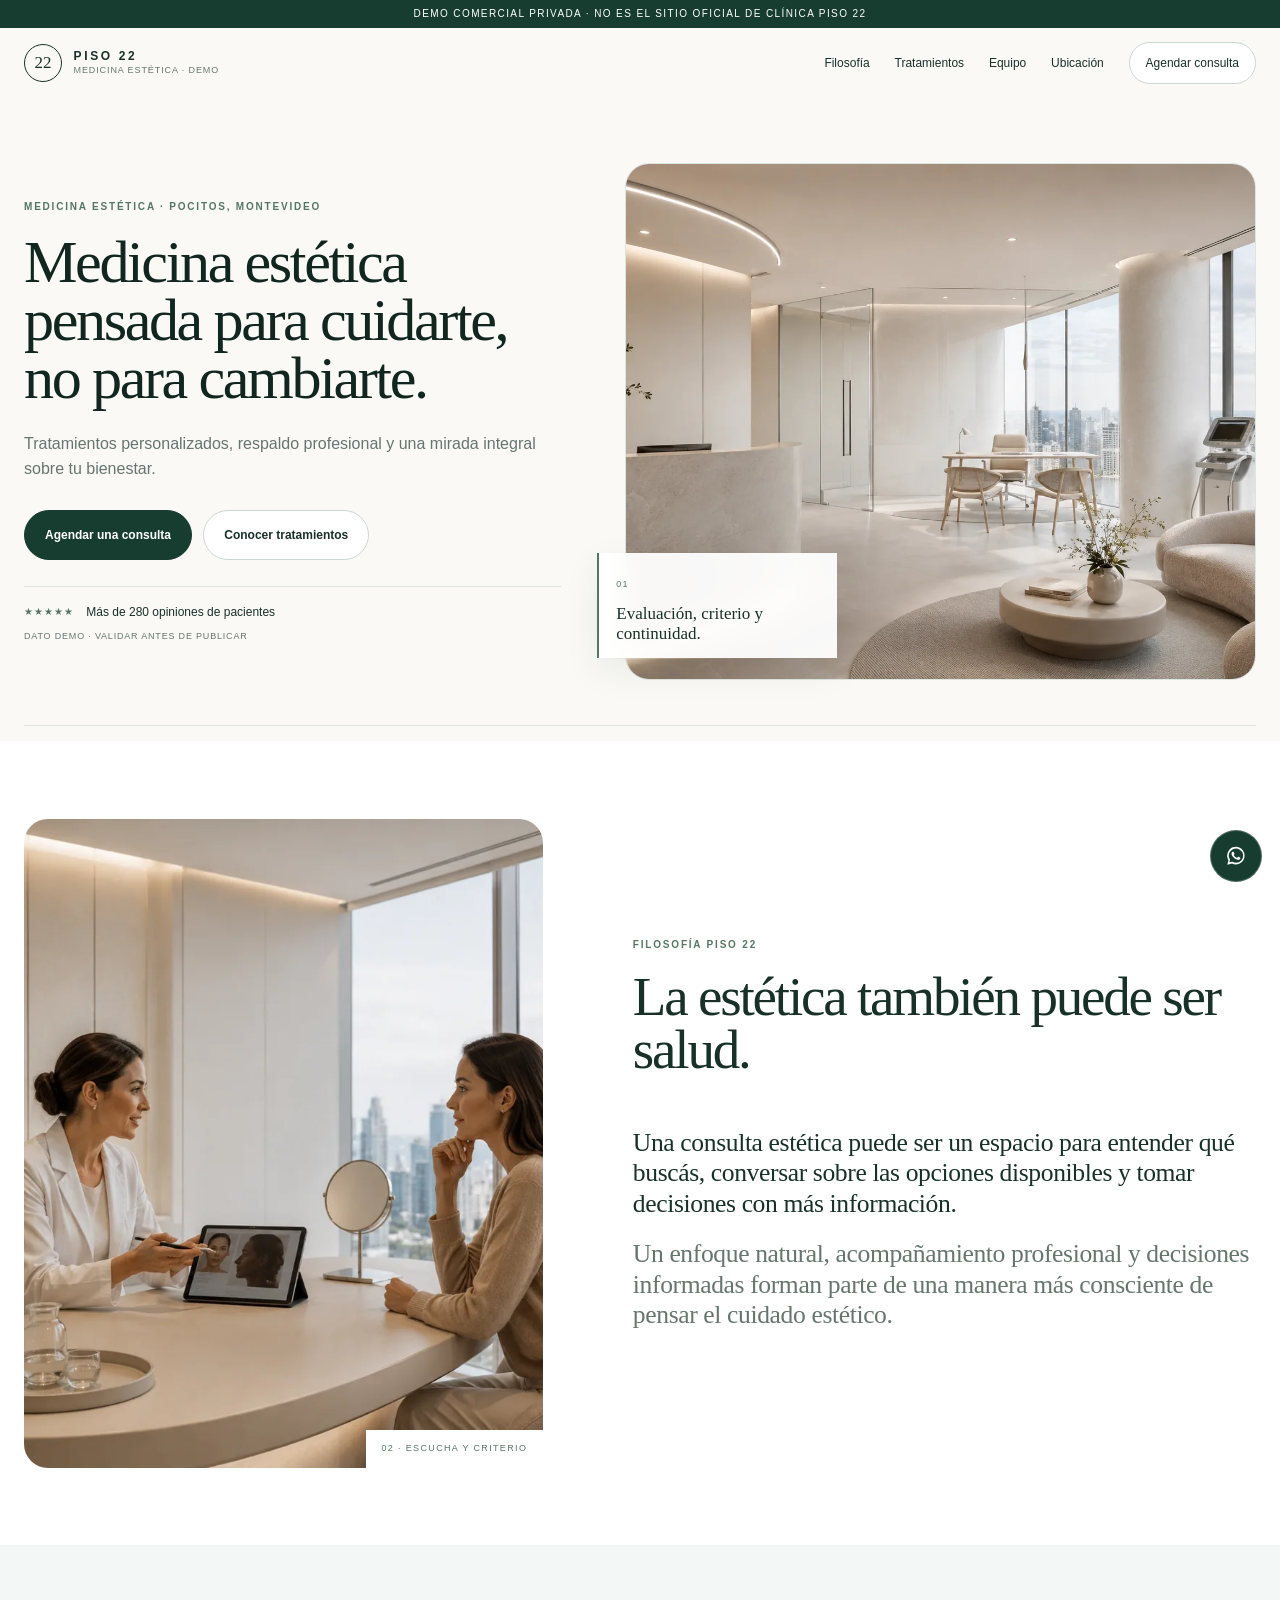
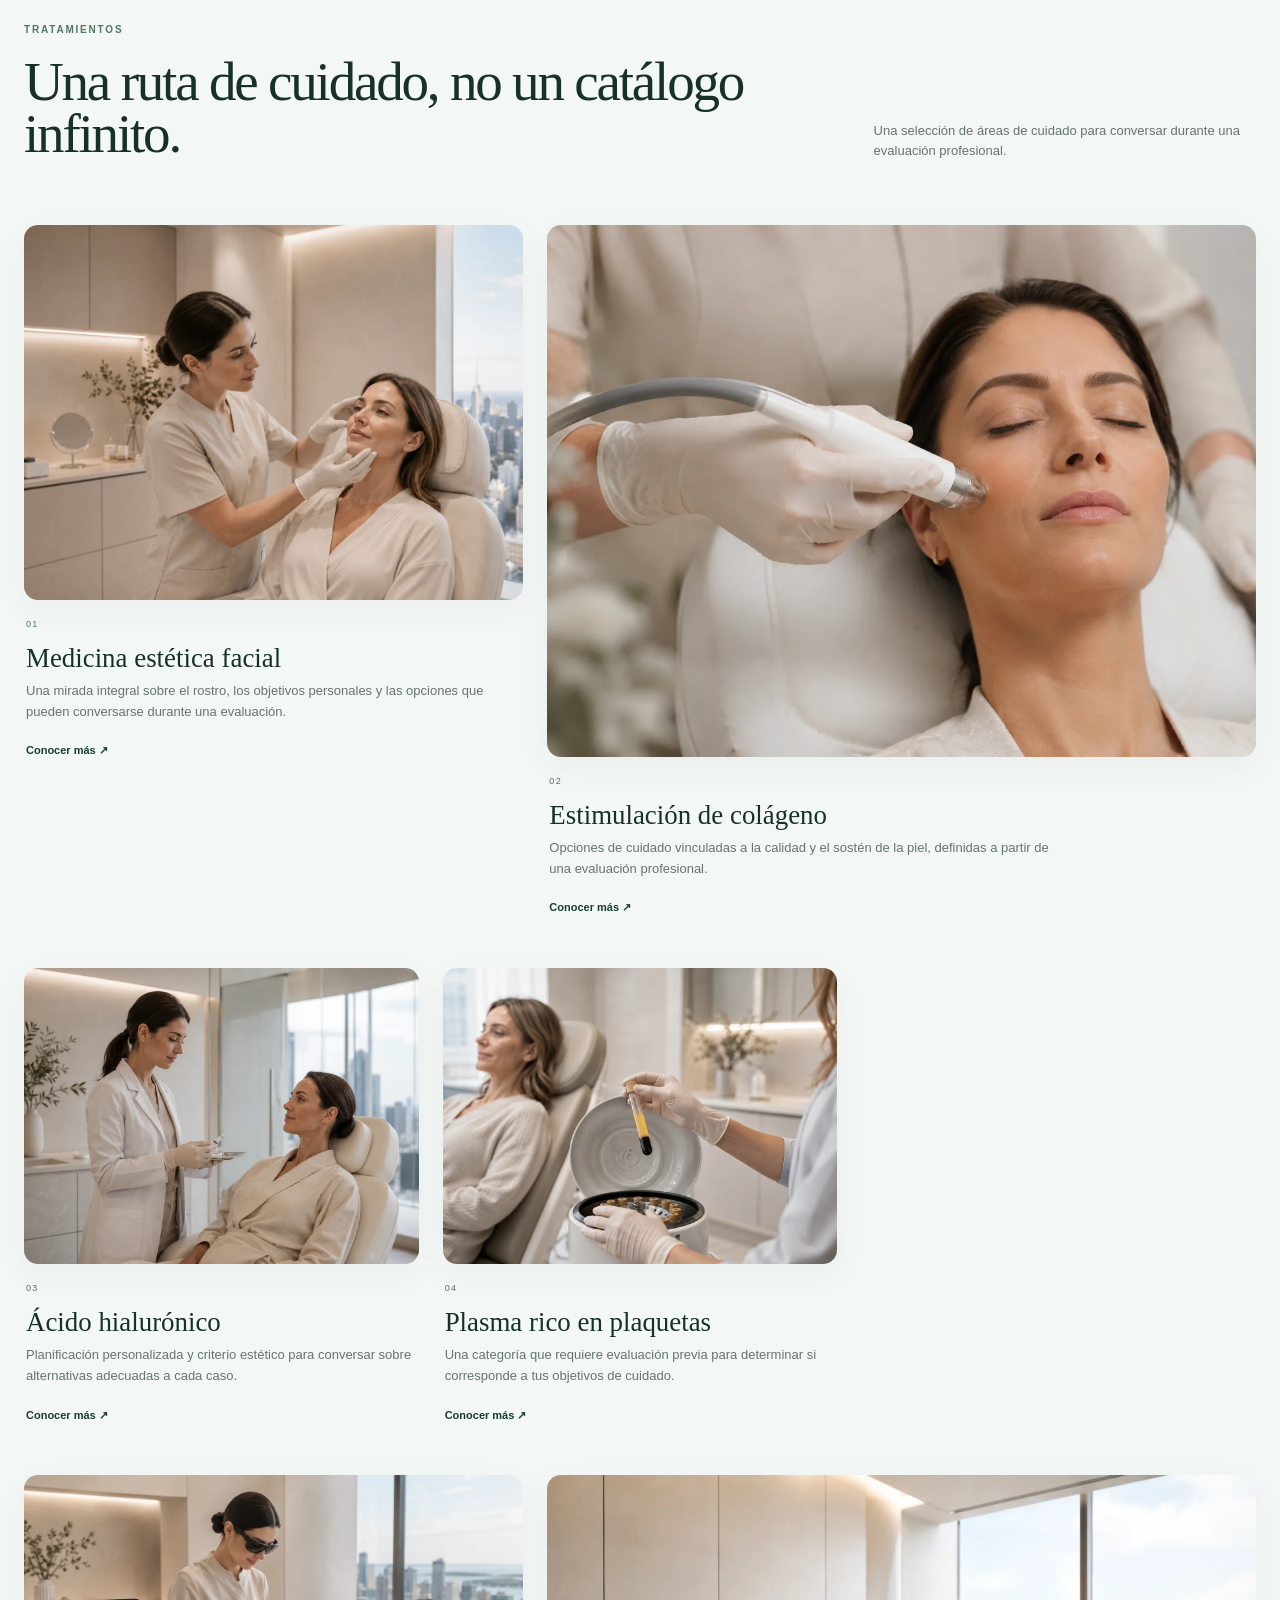
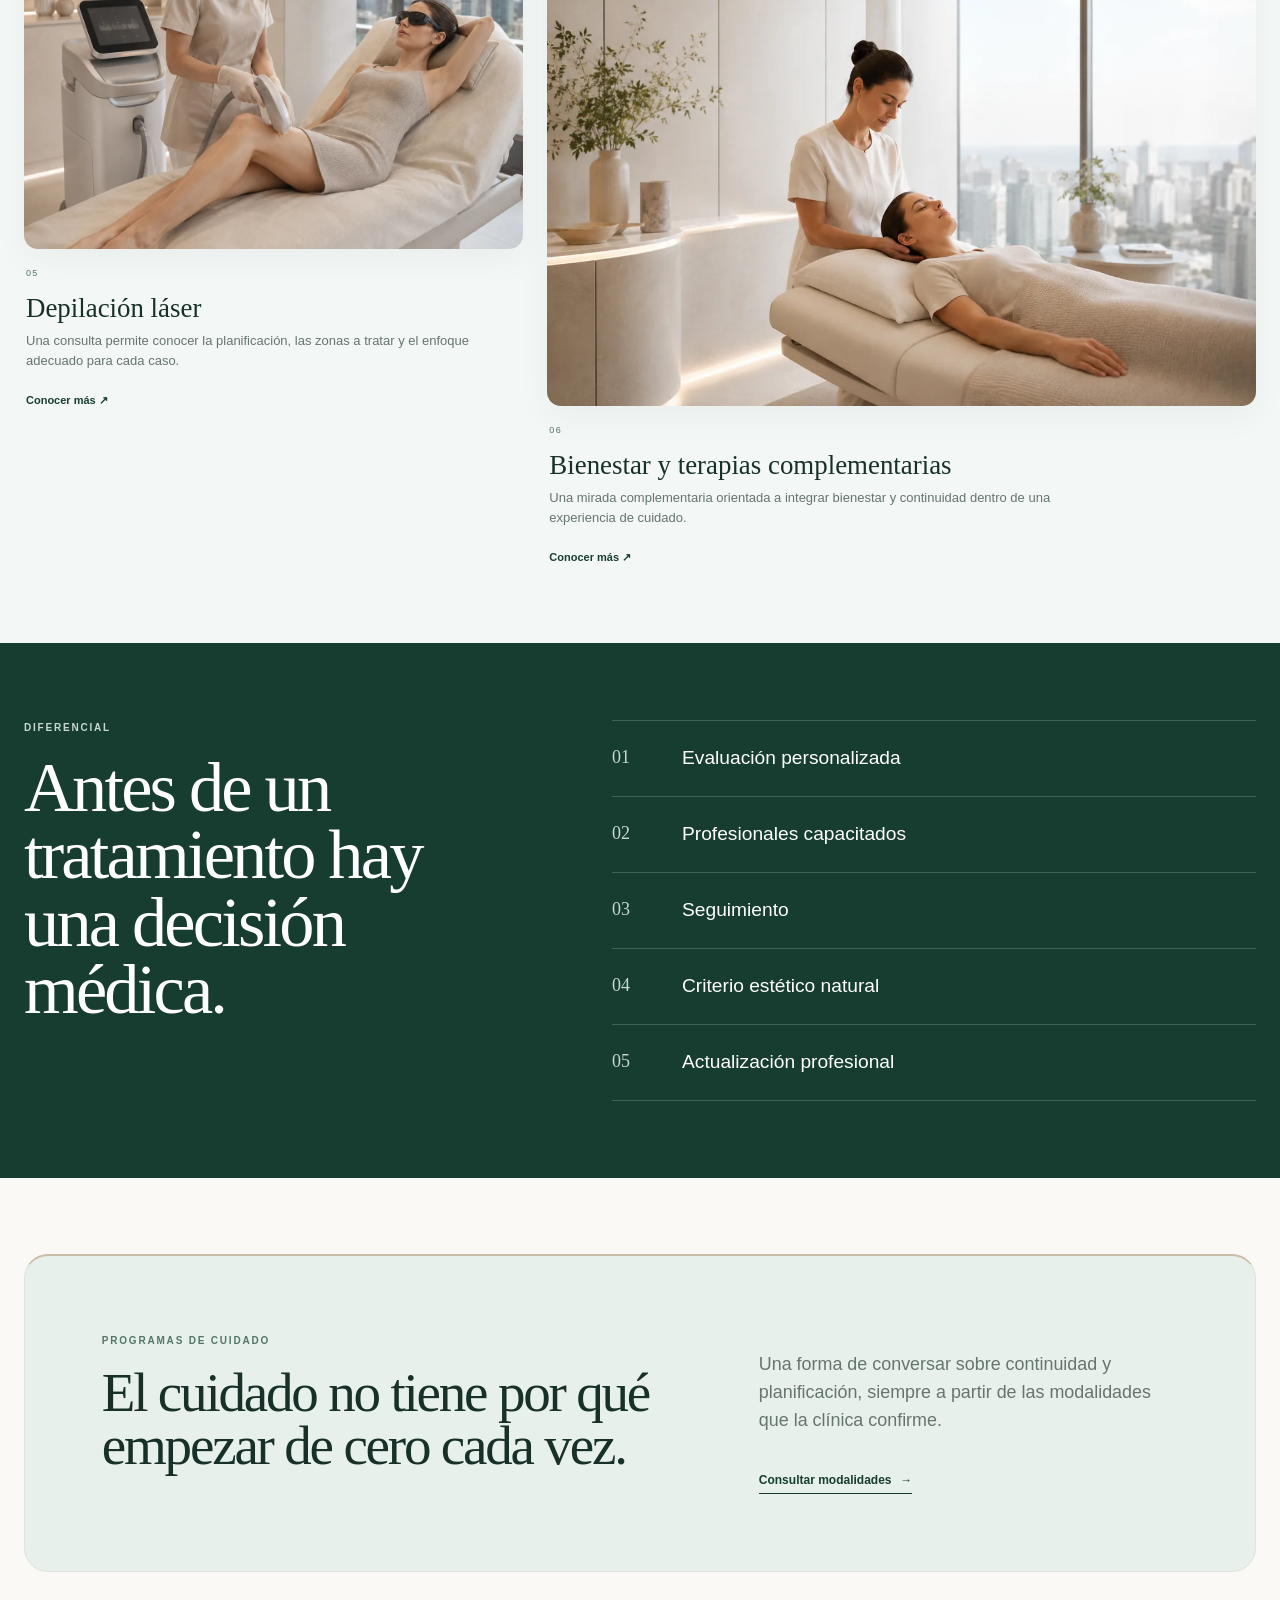
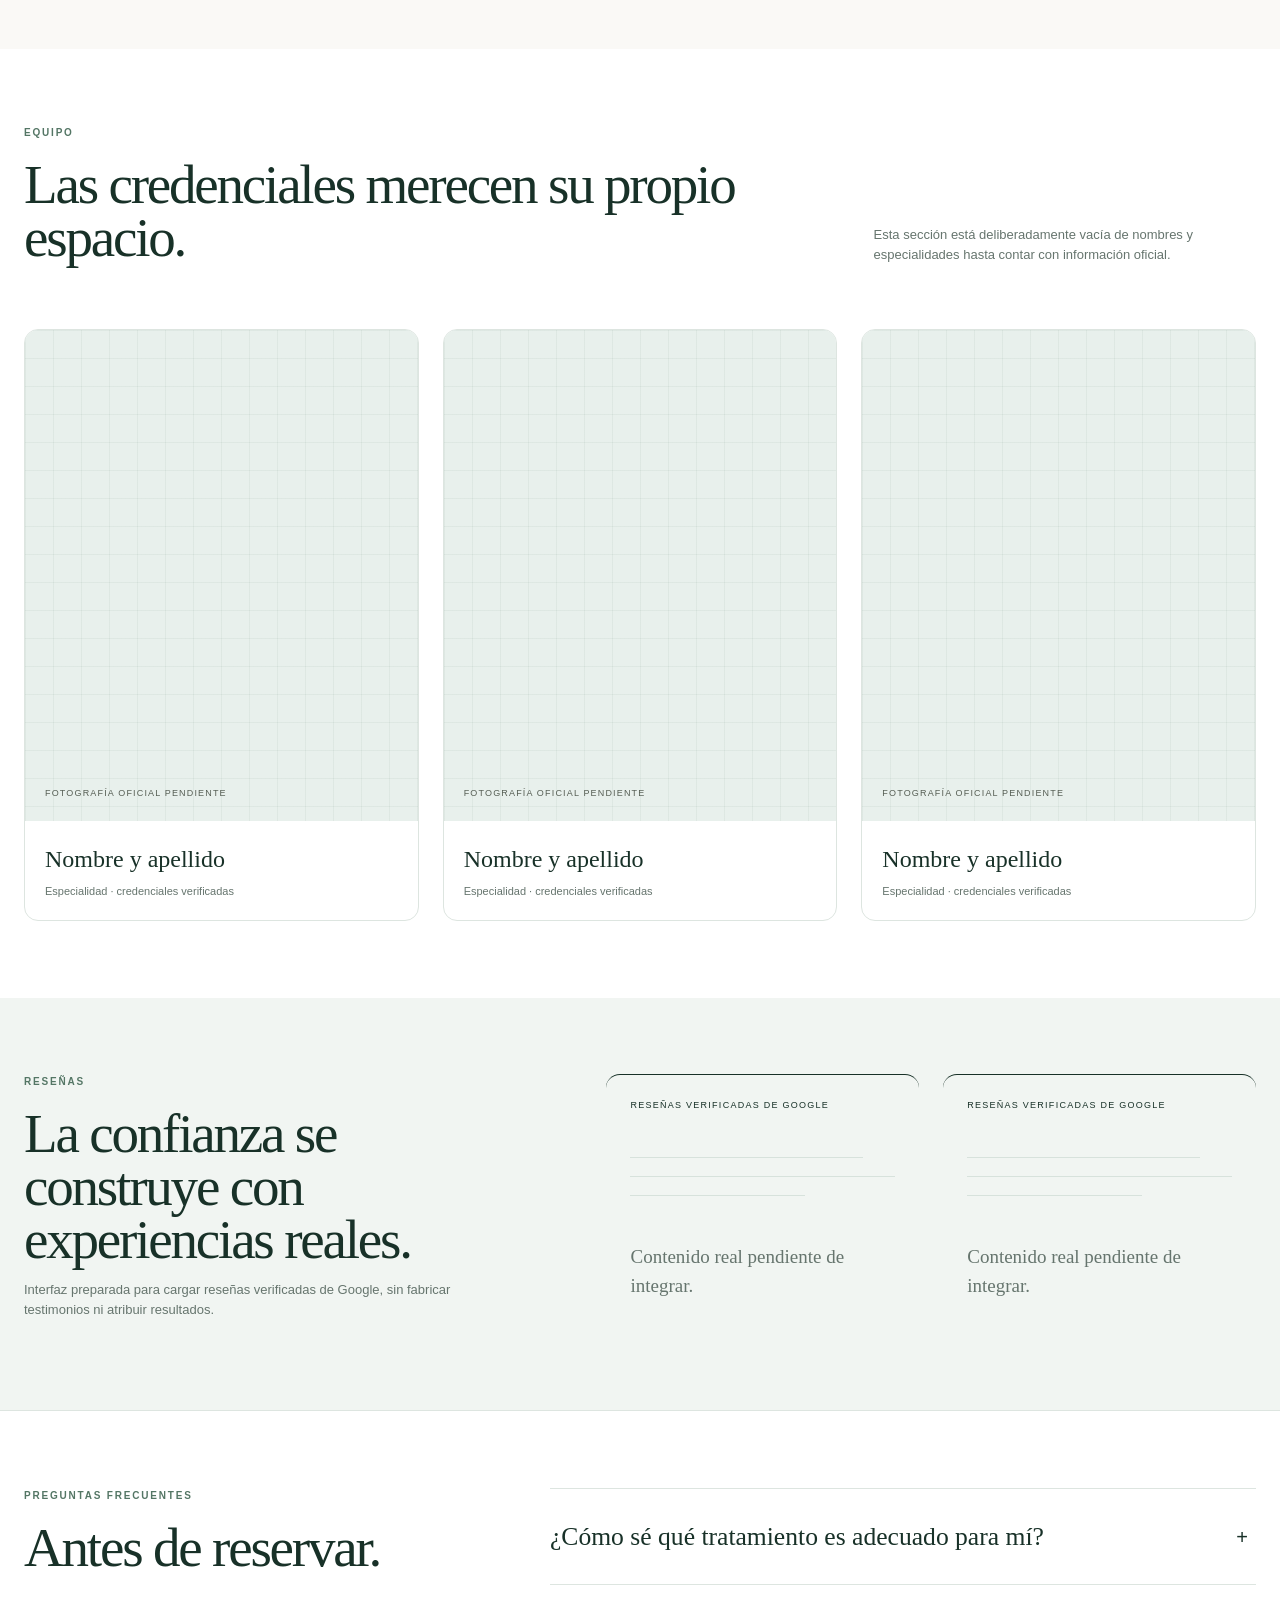
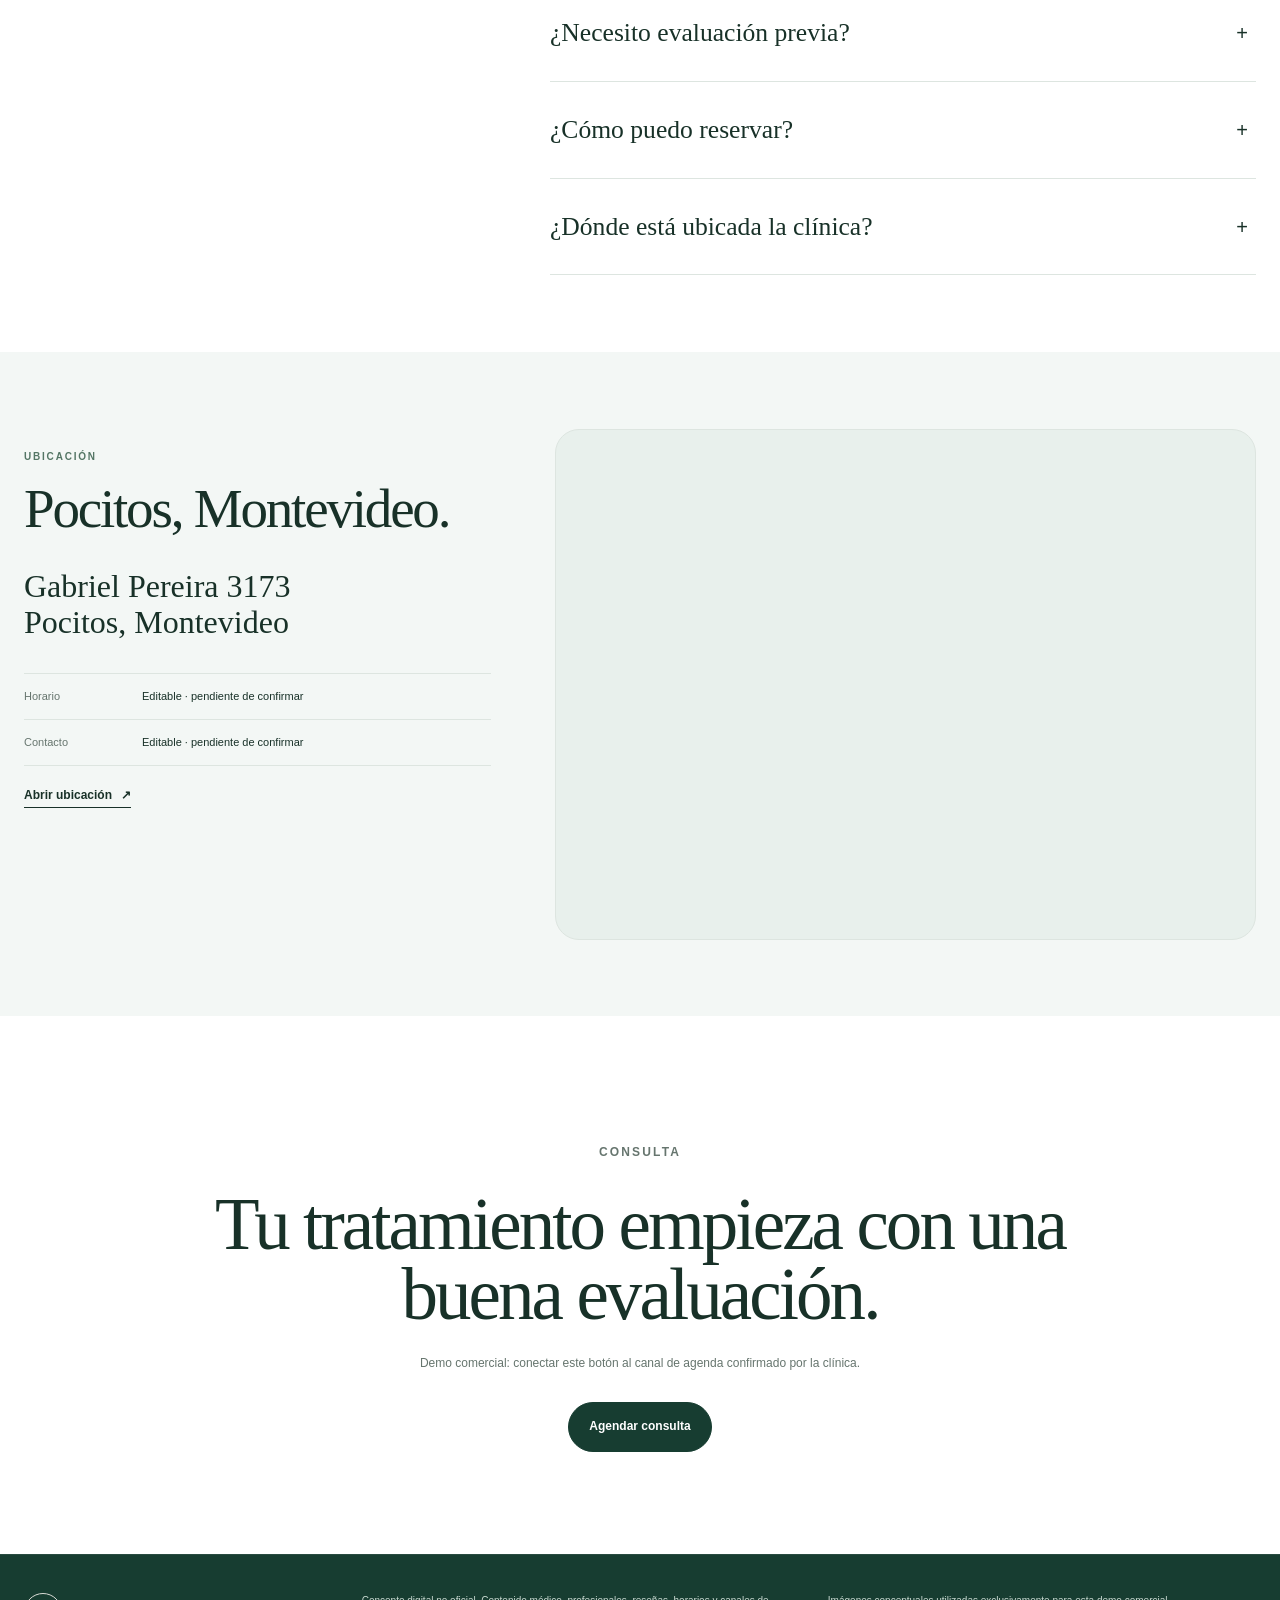
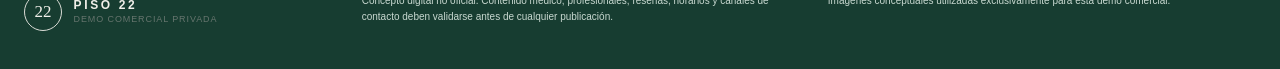
==== commit 84da9cd8: "fix: clarify conceptual care language" ====
--- a/clinica-piso22-demo/index.html
+++ b/clinica-piso22-demo/index.html
@@ -7,9 +7,14 @@
   <meta name="robots" content="noindex,nofollow,noarchive,nosnippet,noimageindex" />
   <meta name="googlebot" content="noindex,nofollow,noarchive,nosnippet,noimageindex" />
   <meta name="referrer" content="strict-origin-when-cross-origin" />
-  <meta name="theme-color" content="#faf9f6" />
-  <meta name="description" content="Demo comercial privada para Clínica Piso 22: medicina estética en Pocitos, Montevideo. No es un sitio oficial." />
-  <title>Clínica Piso 22 — Demo privada | Medicina estética en Pocitos</title>
+  <meta name="theme-color" content="#173d31" />
+  <meta name="description" content="Propuesta conceptual privada de rediseño digital para Clínica Piso 22. Demo comercial no oficial." />
+  <meta property="og:title" content="Clínica Piso 22 — Propuesta conceptual privada" />
+  <meta property="og:description" content="Propuesta conceptual privada de rediseño digital para Clínica Piso 22. Demo comercial no oficial." />
+  <meta property="og:type" content="website" />
+  <meta property="og:image" content="assets/images/piso22-hero-clinica.webp" />
+  <title>Clínica Piso 22 — Propuesta conceptual privada</title>
+  <link rel="icon" href="favicon.svg" type="image/svg+xml" />
   <link rel="stylesheet" href="styles.css" />
   <script defer src="script.js"></script>
 </head>
@@ -41,7 +46,7 @@
         <a href="#tratamientos">Tratamientos</a>
         <a href="#equipo">Equipo</a>
         <a href="#ubicacion">Ubicación</a>
-        <a class="nav-cta" href="#contacto">Agendar consulta</a>
+        <a class="nav-cta" href="#demo-dialog" data-demo-action="book-consultation">Agendar consulta</a>
       </nav>
     </div>
   </header>
@@ -54,7 +59,7 @@
           <h1 id="hero-title">Medicina estética pensada para cuidarte, no para cambiarte.</h1>
           <p class="hero-subtitle">Tratamientos personalizados, respaldo profesional y una mirada integral sobre tu bienestar.</p>
           <div class="hero-actions">
-            <a class="button button-dark" href="#contacto">Agendar una consulta</a>
+            <a class="button button-dark" href="#demo-dialog" data-demo-action="book-consultation">Agendar una consulta</a>
             <a class="button button-ghost" href="#tratamientos">Conocer tratamientos</a>
           </div>
           <div class="rating" aria-label="Más de 280 opiniones de pacientes, dato a verificar en esta demo">
@@ -88,7 +93,7 @@
           <h2 id="filosofia-title">La estética también puede ser salud.</h2>
           <div class="prose-large">
             <p>Una consulta estética puede ser un espacio para entender qué buscás, conversar sobre las opciones disponibles y tomar decisiones con más información.</p>
-            <p>Resultados naturales, acompañamiento profesional y decisiones informadas forman parte de una manera más consciente de pensar el cuidado estético.</p>
+            <p>Un enfoque natural, acompañamiento profesional y decisiones informadas forman parte de una manera más consciente de pensar el cuidado estético.</p>
           </div>
         </div>
       </div>
@@ -107,27 +112,27 @@
         <div class="treatment-grid">
           <article class="treatment-card reveal">
             <div class="card-visual"><img src="assets/images/tratamiento-medicina-estetica-facial.webp" loading="lazy" decoding="async" width="1200" height="900" alt="Imagen conceptual relacionada con medicina estética facial." /></div>
-            <div class="card-body"><span>01</span><h3>Medicina estética facial</h3><p>Una mirada integral sobre el rostro, los objetivos personales y las opciones que pueden conversarse durante una evaluación.</p><a href="#contacto">Conocer más <span aria-hidden="true">↗</span></a></div>
+            <div class="card-body"><span>01</span><h3>Medicina estética facial</h3><p>Una mirada integral sobre el rostro, los objetivos personales y las opciones que pueden conversarse durante una evaluación.</p><a href="#demo-dialog" data-demo-action="treatment-details">Conocer más <span aria-hidden="true">↗</span></a></div>
           </article>
           <article class="treatment-card reveal">
             <div class="card-visual"><img src="assets/images/tratamiento-estimulacion-colageno.webp" loading="lazy" decoding="async" width="1200" height="900" alt="Imagen conceptual relacionada con estimulación de colágeno." /></div>
-            <div class="card-body"><span>02</span><h3>Estimulación de colágeno</h3><p>Opciones de cuidado vinculadas a la calidad y el sostén de la piel, definidas a partir de una evaluación profesional.</p><a href="#contacto">Conocer más <span aria-hidden="true">↗</span></a></div>
+            <div class="card-body"><span>02</span><h3>Estimulación de colágeno</h3><p>Opciones de cuidado vinculadas a la calidad y el sostén de la piel, definidas a partir de una evaluación profesional.</p><a href="#demo-dialog" data-demo-action="treatment-details">Conocer más <span aria-hidden="true">↗</span></a></div>
           </article>
           <article class="treatment-card reveal">
             <div class="card-visual"><img src="assets/images/tratamiento-acido-hialuronico.webp" loading="lazy" decoding="async" width="1200" height="900" alt="Imagen conceptual relacionada con ácido hialurónico." /></div>
-            <div class="card-body"><span>03</span><h3>Ácido hialurónico</h3><p>Planificación personalizada y criterio estético para conversar sobre alternativas adecuadas a cada caso.</p><a href="#contacto">Conocer más <span aria-hidden="true">↗</span></a></div>
+            <div class="card-body"><span>03</span><h3>Ácido hialurónico</h3><p>Planificación personalizada y criterio estético para conversar sobre alternativas adecuadas a cada caso.</p><a href="#demo-dialog" data-demo-action="treatment-details">Conocer más <span aria-hidden="true">↗</span></a></div>
           </article>
           <article class="treatment-card reveal">
             <div class="card-visual"><img src="assets/images/tratamiento-plasma-rico-plaquetas.webp" loading="lazy" decoding="async" width="1200" height="900" alt="Imagen conceptual relacionada con plasma rico en plaquetas." /></div>
-            <div class="card-body"><span>04</span><h3>Plasma rico en plaquetas</h3><p>Una categoría que requiere evaluación previa para determinar si corresponde a tus objetivos de cuidado.</p><a href="#contacto">Conocer más <span aria-hidden="true">↗</span></a></div>
+            <div class="card-body"><span>04</span><h3>Plasma rico en plaquetas</h3><p>Una categoría que requiere evaluación previa para determinar si corresponde a tus objetivos de cuidado.</p><a href="#demo-dialog" data-demo-action="treatment-details">Conocer más <span aria-hidden="true">↗</span></a></div>
           </article>
           <article class="treatment-card reveal">
             <div class="card-visual"><img src="assets/images/tratamiento-depilacion-laser.webp" loading="lazy" decoding="async" width="1200" height="900" alt="Imagen conceptual relacionada con depilación láser." /></div>
-            <div class="card-body"><span>05</span><h3>Depilación láser</h3><p>Una consulta permite conocer la planificación, las zonas a tratar y el enfoque adecuado para cada caso.</p><a href="#contacto">Conocer más <span aria-hidden="true">↗</span></a></div>
+            <div class="card-body"><span>05</span><h3>Depilación láser</h3><p>Una consulta permite conocer la planificación, las zonas a tratar y el enfoque adecuado para cada caso.</p><a href="#demo-dialog" data-demo-action="treatment-details">Conocer más <span aria-hidden="true">↗</span></a></div>
           </article>
           <article class="treatment-card reveal">
             <div class="card-visual"><img src="assets/images/tratamiento-bienestar-terapias.webp" loading="lazy" decoding="async" width="1200" height="900" alt="Imagen conceptual relacionada con bienestar y terapias complementarias." /></div>
-            <div class="card-body"><span>06</span><h3>Bienestar y terapias complementarias</h3><p>Una mirada complementaria orientada a integrar bienestar y continuidad dentro de una experiencia de cuidado.</p><a href="#contacto">Conocer más <span aria-hidden="true">↗</span></a></div>
+            <div class="card-body"><span>06</span><h3>Bienestar y terapias complementarias</h3><p>Una mirada complementaria orientada a integrar bienestar y continuidad dentro de una experiencia de cuidado.</p><a href="#demo-dialog" data-demo-action="treatment-details">Conocer más <span aria-hidden="true">↗</span></a></div>
           </article>
         </div>
       </div>
@@ -157,7 +162,7 @@
         </div>
         <div>
           <p>Una forma de conversar sobre continuidad y planificación, siempre a partir de las modalidades que la clínica confirme.</p>
-          <a class="text-link" href="#contacto">Consultar modalidades <span aria-hidden="true">→</span></a>
+          <a class="text-link" href="#demo-dialog" data-demo-action="programs">Consultar modalidades <span aria-hidden="true">→</span></a>
         </div>
       </div>
     </section>
@@ -211,7 +216,7 @@
           <a class="text-link" href="https://www.google.com/maps/search/?api=1&query=Gabriel+Pereira+3173+Pocitos+Montevideo" target="_blank" rel="noopener noreferrer">Abrir ubicación <span aria-hidden="true">↗</span></a>
         </div>
         <div class="map-frame reveal">
-          <iframe title="Mapa de Gabriel Pereira 3173, Pocitos, Montevideo" src="https://www.google.com/maps?q=Gabriel%20Pereira%203173%2C%20Pocitos%2C%20Montevideo&output=embed" loading="lazy" referrerpolicy="no-referrer-when-downgrade"></iframe>
+          <iframe title="Mapa de Gabriel Pereira 3173, Pocitos, Montevideo" width="800" height="500" src="https://www.google.com/maps?q=Gabriel%20Pereira%203173%2C%20Pocitos%2C%20Montevideo&output=embed" loading="lazy" referrerpolicy="no-referrer-when-downgrade"></iframe>
         </div>
       </div>
     </section>
@@ -221,7 +226,7 @@
         <p class="eyebrow">Consulta</p>
         <h2 id="contacto-title">Tu tratamiento empieza con una buena evaluación.</h2>
         <p>Demo comercial: conectar este botón al canal de agenda confirmado por la clínica.</p>
-        <a class="button button-light" href="https://wa.me/59800000000?text=Hola%2C%20quisiera%20agendar%20una%20consulta%20en%20Cl%C3%ADnica%20Piso%2022." target="_blank" rel="noopener noreferrer" data-demo-link>Agendar consulta</a>
+        <a class="button button-light" href="#demo-dialog" data-demo-action="book-consultation">Agendar consulta</a>
       </div>
     </section>
   </main>
@@ -234,10 +239,19 @@
     </div>
   </footer>
 
-  <a class="whatsapp-float" href="https://wa.me/59800000000?text=Hola%2C%20quisiera%20agendar%20una%20consulta%20en%20Cl%C3%ADnica%20Piso%2022." target="_blank" rel="noopener noreferrer" aria-label="WhatsApp demo — número placeholder" data-demo-link>
+  <a class="whatsapp-float" href="#demo-dialog" aria-label="Abrir modo demo de WhatsApp" data-demo-action="whatsapp">
     <svg aria-hidden="true" viewBox="0 0 24 24"><path d="M12 2a9.6 9.6 0 0 0-8.23 14.55L2.5 21.5l5.1-1.23A9.6 9.6 0 1 0 12 2Zm0 17.45a7.8 7.8 0 0 1-3.98-1.08l-.29-.17-3.02.73.76-2.94-.19-.3A7.82 7.82 0 1 1 12 19.45Zm4.28-5.86c-.23-.12-1.39-.69-1.61-.76-.22-.08-.38-.12-.54.12-.16.23-.62.76-.76.91-.14.16-.28.18-.52.06-.23-.12-.99-.37-1.89-1.17a7.04 7.04 0 0 1-1.31-1.63c-.14-.23-.01-.36.1-.48.1-.1.23-.28.35-.42.12-.14.16-.23.23-.39.08-.15.04-.29-.02-.41-.06-.12-.54-1.3-.74-1.78-.19-.46-.39-.4-.54-.41h-.46c-.16 0-.41.06-.63.29-.22.23-.83.81-.83 1.98s.85 2.3.97 2.46c.12.15 1.67 2.55 4.05 3.58.57.24 1.01.39 1.35.5.57.18 1.08.15 1.49.09.45-.07 1.39-.57 1.59-1.12.2-.55.2-1.02.14-1.12-.06-.1-.21-.16-.45-.28Z"/></svg>
   </a>
 
-  <div class="toast" role="status" aria-live="polite" data-toast>Este WhatsApp es un placeholder de la demo.</div>
+  <dialog class="demo-dialog" id="demo-dialog" aria-labelledby="demo-dialog-title" aria-describedby="demo-dialog-description" data-demo-dialog>
+    <div class="dialog-inner">
+      <button class="dialog-close" type="button" aria-label="Cerrar modo demo" data-dialog-close>×</button>
+      <p class="eyebrow">Experiencia conceptual</p>
+      <h2 id="demo-dialog-title">Modo demo</h2>
+      <p id="demo-dialog-description">En la versión publicada, esta acción conectaría con el canal de reservas de Clínica Piso 22.</p>
+      <p class="dialog-note">Contacto definitivo pendiente de validación.</p>
+      <button class="button button-dark" type="button" data-dialog-close>Entendido</button>
+    </div>
+  </dialog>
 </body>
 </html>
--- a/clinica-piso22-demo/styles.css
+++ b/clinica-piso22-demo/styles.css
@@ -1,4 +1,4 @@
-:root{color-scheme:only light;--paper:#faf9f6;--surface:#fff;--surface-soft:#f1f5f2;--warm:#fff;--ink:#183128;--ink-strong:#10261f;--muted:#66756e;--sage:#547665;--sage-soft:#e8f0ec;--sage-pale:#f3f7f5;--deep:#173d31;--champagne:#cbbda5;--line:#dde5e0;--line-strong:#cbd8d1;--line-light:rgba(255,255,255,.18);--radius-sm:18px;--radius-lg:28px;--space:clamp(4.5rem,7vw,7rem);--sans:Inter,ui-sans-serif,-apple-system,BlinkMacSystemFont,"Segoe UI",Helvetica,Arial,sans-serif;--serif:"Iowan Old Style",Baskerville,"Times New Roman",ui-serif,Georgia,serif}
+:root{color-scheme:only light;--paper:#faf9f6;--surface:#fff;--surface-soft:#f1f5f2;--warm:#fff;--ink:#183128;--ink-strong:#10261f;--muted:#66756e;--sage:#547665;--sage-soft:#e8f0ec;--sage-pale:#f3f7f5;--deep:#173d31;--champagne:#cbbda5;--line:#dde5e0;--line-strong:#cbd8d1;--line-light:rgba(255,255,255,.18);--radius-sm:14px;--radius-md:18px;--radius-lg:24px;--radius-xl:30px;--section-space-xl:clamp(5.5rem,7vw,7rem);--section-space:clamp(4.75rem,6vw,6.25rem);--section-space-sm:clamp(3.5rem,5vw,5rem);--content-gap:clamp(2rem,5vw,5rem);--card-gap:clamp(1rem,2vw,1.5rem);--space:var(--section-space);--sans:Inter,ui-sans-serif,-apple-system,BlinkMacSystemFont,"Segoe UI",Helvetica,Arial,sans-serif;--serif:"Iowan Old Style",Baskerville,"Times New Roman",ui-serif,Georgia,serif}
 @media(prefers-color-scheme:dark){:root{color-scheme:only light;--paper:#faf9f6;--surface:#fff;--surface-soft:#f1f5f2;--warm:#fff;--ink:#183128;--ink-strong:#10261f;--muted:#66756e;--sage:#547665;--sage-soft:#e8f0ec;--sage-pale:#f3f7f5;--deep:#173d31;--champagne:#cbbda5;--line:#dde5e0;--line-strong:#cbd8d1;--line-light:rgba(255,255,255,.18)}}
 *{box-sizing:border-box}html{scroll-behavior:smooth;background:var(--paper);color:var(--ink)}body{margin:0;color:var(--ink);background:var(--paper);font-family:var(--sans);font-size:clamp(1rem,.3vw + .92rem,1.12rem);line-height:1.55;-webkit-font-smoothing:antialiased;overflow-x:hidden}img{display:block;width:100%;height:auto}a{color:inherit}button,input,textarea,select{font:inherit}::selection{background:#d8ded2}.sr-only{position:absolute;width:1px;height:1px;padding:0;margin:-1px;overflow:hidden;clip:rect(0,0,0,0);white-space:nowrap;border:0}.skip-link{position:fixed;top:.5rem;left:.5rem;z-index:200;transform:translateY(-180%);background:var(--ink);color:#fff;padding:.7rem 1rem;border-radius:999px}.skip-link:focus{transform:none}:focus-visible{outline:2px solid var(--sage);outline-offset:4px}.shell{width:min(1280px,calc(100% - 48px));margin-inline:auto}.demo-bar{height:28px;display:grid;place-items:center;padding:0 16px;background:var(--deep);color:#fff;font-size:10px;line-height:1;letter-spacing:.14em;text-transform:uppercase;white-space:nowrap}.demo-mobile{display:none}.site-header{position:sticky;top:0;z-index:100;background:rgba(250,249,246,.92);-webkit-backdrop-filter:blur(16px);backdrop-filter:blur(16px);border-bottom:1px solid transparent;transition:border-color .25s}.site-header.is-scrolled{border-color:var(--line)}.header-inner{min-height:70px;display:flex;align-items:center;justify-content:space-between;gap:1.4rem}.brand{display:inline-flex;align-items:center;gap:.72rem;text-decoration:none}.brand-mark{display:grid;place-items:center;width:38px;height:38px;border:1px solid currentColor;border-radius:50%;font-family:var(--serif);font-size:17px}.brand-copy{display:grid;line-height:1.06;gap:.2rem}.brand-copy strong{font-size:12px;letter-spacing:.22em}.brand-copy small{color:var(--muted);font-size:9px;letter-spacing:.1em;text-transform:uppercase}.main-nav{display:flex;align-items:center;gap:1.55rem}.main-nav a{text-decoration:none;font-size:12px;color:var(--ink)}.main-nav a:hover{color:var(--deep)}.nav-cta{border:1px solid var(--line-strong);background:var(--surface);border-radius:999px;padding:.68rem 1rem}.nav-cta:hover{background:var(--sage-soft)}.menu-toggle{display:none;width:44px;height:44px;border:0;background:transparent;border-radius:50%;align-items:center;justify-content:center;flex-direction:column;gap:6px}.menu-toggle span:not(.sr-only){width:20px;height:1px;background:var(--ink)}
 .eyebrow{margin:0 0 1.15rem;font-size:10px;letter-spacing:.18em;text-transform:uppercase;color:var(--sage);font-weight:700}.hero{padding:clamp(3.25rem,5vw,5.5rem) 0 1rem;background:var(--paper)}.hero-grid{display:grid;grid-template-columns:minmax(0,46fr) minmax(0,54fr);gap:clamp(2.5rem,5vw,5.5rem);align-items:center}.hero h1,.section h2,.final-cta h2{font-family:var(--serif);font-weight:400;letter-spacing:-.04em;line-height:.96}.hero h1{margin:0;max-width:680px;color:var(--ink-strong);font-size:clamp(3.5rem,4.7vw,5rem)}.hero-subtitle{max-width:560px;margin:1.6rem 0 0;color:var(--muted);font-size:clamp(1rem,1.2vw,1.18rem)}.hero-actions{display:flex;flex-wrap:wrap;gap:.7rem;margin-top:1.8rem}.button{display:inline-flex;justify-content:center;align-items:center;min-height:50px;padding:.82rem 1.25rem;border-radius:999px;text-decoration:none;font-size:12px;font-weight:700;transition:transform .2s,background .2s}.button:hover{transform:translateY(-2px)}.button-dark{background:var(--deep);color:#fff;border:1px solid var(--deep)}.button-dark:hover{background:#20503f}.button-ghost{border:1px solid var(--line-strong);background:var(--surface);color:var(--ink)}.button-ghost:hover{background:var(--sage-soft)}.button-light{background:var(--warm);color:var(--ink);border:1px solid var(--warm)}.rating{display:flex;flex-wrap:wrap;gap:.55rem .8rem;align-items:center;margin-top:1.6rem;padding-top:1rem;border-top:1px solid var(--line);font-size:12px}.stars{letter-spacing:.09em;font-size:10px;color:var(--sage)}.rating small{width:100%;color:var(--muted);font-size:9px;text-transform:uppercase;letter-spacing:.09em}.hero-visual{position:relative;min-width:0}.visual-panel-main{overflow:hidden;border-radius:var(--radius-lg);background:var(--surface);border:1px solid var(--line)}.visual-panel-main img{aspect-ratio:1.22;object-fit:cover}.floating-note{position:absolute;left:-28px;bottom:22px;width:min(240px,55%);padding:15px 17px;background:rgba(255,255,255,.94);color:var(--ink);-webkit-backdrop-filter:blur(12px);backdrop-filter:blur(12px);border-left:2px solid var(--sage);box-shadow:0 12px 35px rgba(24,49,40,.08)}.floating-note p{margin:.55rem 0 0;font-family:var(--serif);font-size:17px;line-height:1.15}.note-index,.card-body>span{font-size:9px;letter-spacing:.15em;color:var(--sage)}.hero-line{width:min(1280px,calc(100% - 48px));height:1px;margin:clamp(2rem,3.5vw,3.25rem) auto 0;background:var(--line)}
@@ -13,3 +13,30 @@
 @media(max-width:900px){.shell{width:min(100% - 32px,1280px)}.menu-toggle{display:flex}.main-nav{position:absolute;top:100%;left:0;right:0;background:var(--paper);padding:15px 16px 20px;border-bottom:1px solid var(--line);display:grid;gap:0;transform-origin:top;transform:scaleY(.96);opacity:0;pointer-events:none;transition:.18s}.main-nav.is-open{opacity:1;transform:scaleY(1);pointer-events:auto}.main-nav a{padding:13px 4px;border-bottom:1px solid var(--line)}.main-nav .nav-cta{border:0;border-bottom:1px solid var(--line);border-radius:0}.hero-grid,.philosophy-grid,.membership-card,.reviews-grid,.faq-grid,.location-grid{grid-template-columns:1fr}.hero{padding-top:3.25rem}.hero h1{font-size:clamp(3.3rem,9vw,5.5rem)}.hero-visual{margin-top:8px}.visual-panel-main img{aspect-ratio:1.35}.floating-note{left:14px;bottom:14px}.philosophy-visual{order:2}.philosophy-copy{order:1}.philosophy-visual img{aspect-ratio:4/3}.section-top{grid-template-columns:1fr;gap:20px}.section-top>p{justify-self:start}.treatment-card,.treatment-card:nth-child(n){grid-column:span 6}.difference-copy{grid-template-columns:1fr}.principle-list{grid-column:1;grid-row:auto;margin-top:2.5rem}.team-grid{grid-template-columns:repeat(3,1fr)}.map-frame,.map-frame iframe{min-height:400px}.footer-grid{grid-template-columns:1fr}}
 @media(max-width:700px){.demo-bar{height:27px;font-size:9px;letter-spacing:.12em}.demo-desktop{display:none}.demo-mobile{display:inline}.shell{width:min(100% - 24px,1280px)}.header-inner{min-height:64px}.brand-copy small{display:none}.hero{padding-top:2.5rem}.hero-grid{gap:1.6rem}.hero h1{font-size:clamp(3rem,14vw,4.35rem);line-height:.94}.hero-subtitle{margin-top:1.25rem}.hero-actions{margin-top:1.4rem}.button{width:100%}.rating{margin-top:1.3rem}.visual-panel-main{border-radius:20px}.visual-panel-main img{aspect-ratio:4/3}.floating-note{width:auto;right:12px;left:12px;bottom:12px;padding:11px 13px}.floating-note p{font-size:15px}.hero-line{width:calc(100% - 24px);margin-top:2.5rem}.section{padding:4.75rem 0}.section h2{font-size:clamp(2.65rem,12vw,4rem)}.philosophy-grid{gap:2.2rem}.philosophy-visual img{border-radius:20px}.prose-large{margin-top:2rem}.prose-large p{font-size:1.45rem}.treatment-grid{display:block}.treatment-card{margin-bottom:3.5rem}.card-body{padding-top:16px}.card-body h3{font-size:1.85rem}.difference-copy h2{font-size:clamp(3rem,13vw,4.4rem)}.principle-list div{grid-template-columns:50px 1fr;min-height:67px}.membership-card{padding:32px 22px;gap:2rem;border-radius:20px}.team-grid,.review-placeholders{grid-template-columns:1fr}.team-placeholder{max-width:430px}.review-card{min-height:220px}.map-frame,.map-frame iframe{min-height:360px}.final-cta h2{font-size:clamp(3rem,14vw,5rem)}.whatsapp-float{width:48px;height:48px;right:12px;bottom:12px}.toast{max-width:calc(100% - 24px);width:max-content;text-align:center}}
 @media(prefers-reduced-motion:reduce){html{scroll-behavior:auto}*,*::before,*::after{animation-duration:.01ms!important;animation-iteration-count:1!important;transition-duration:.01ms!important}.reveal{opacity:1;transform:none}}
+
+/* Final visual polish: shared rhythm, crops and restrained interactions. */
+html{scroll-padding-top:110px}
+:focus-visible{outline:3px solid #7aa58f;outline-offset:4px}
+.button{transition:background-color .3s,border-color .3s,color .3s,transform .3s}
+.visual-panel-main img{object-position:52% 48%}
+.philosophy-visual img{object-position:50% 42%}
+.treatment-card:nth-child(1) img{object-position:50% 38%}
+.treatment-card:nth-child(2) img{object-position:50% 42%}
+.treatment-card:nth-child(3) img{object-position:50% 40%}
+.treatment-card:nth-child(4) img{object-position:48% 42%}
+.treatment-card:nth-child(5) img{object-position:50% 58%}
+.treatment-card:nth-child(6) img{object-position:50% 44%}
+.team-grid,.review-placeholders{gap:var(--card-gap)}
+.review-card{border-radius:var(--radius-sm)}
+@media (min-width:1366px) and (max-width:1600px){.hero{padding-top:clamp(3rem,4vw,4.25rem)}.hero h1{font-size:clamp(3.7rem,4.35vw,4.6rem)}.hero-grid{gap:clamp(3rem,4vw,4.5rem)}.section{padding-block:var(--section-space)}}
+@media(max-width:700px){:root{--section-space:clamp(4rem,16vw,4.75rem)}.section{padding-block:var(--section-space)}.visual-panel-main img{object-position:54% 48%}.philosophy-visual img{object-position:50% 38%}.treatment-card:nth-child(5) img{object-position:50% 62%}}
+.demo-dialog{width:min(520px,calc(100% - 32px));padding:0;border:0;border-radius:var(--radius-lg);background:var(--surface);color:var(--ink);box-shadow:0 24px 80px rgba(16,38,31,.25)}
+.demo-dialog::backdrop{background:rgba(16,38,31,.62);backdrop-filter:blur(3px)}
+.dialog-inner{position:relative;padding:clamp(2rem,6vw,3.5rem)}
+.dialog-inner h2{margin:0;font-family:var(--serif);font-size:clamp(2.5rem,8vw,4rem);font-weight:400;line-height:1}
+.dialog-inner>p:not(.eyebrow){color:var(--muted);font-size:14px}.dialog-inner .dialog-note{font-size:11px;text-transform:uppercase;letter-spacing:.08em}
+.dialog-close{position:absolute;top:14px;right:14px;width:42px;height:42px;border:1px solid var(--line);border-radius:50%;background:transparent;color:var(--ink);font-size:24px;line-height:1;cursor:pointer}
+.dialog-inner>.button{position:static;margin-top:1rem;width:auto}
+@media(max-width:900px){.main-nav{visibility:hidden}.main-nav.is-open{visibility:visible}}
+@media(max-width:480px){.hero h1{font-size:clamp(2.75rem,13vw,3.7rem)}.final-cta h2{overflow-wrap:anywhere}.location-info dl div{grid-template-columns:80px minmax(0,1fr)}}
+.not-found-main{min-height:100svh;display:grid;place-items:center;padding:var(--section-space);text-align:center}.not-found-main h1{max-width:820px;margin:0 auto;font-family:var(--serif);font-size:clamp(3rem,8vw,6rem);font-weight:400;line-height:.98;letter-spacing:-.04em}.not-found-main p:not(.eyebrow){color:var(--muted);margin:1.5rem auto}.not-found-main .button{width:auto}
